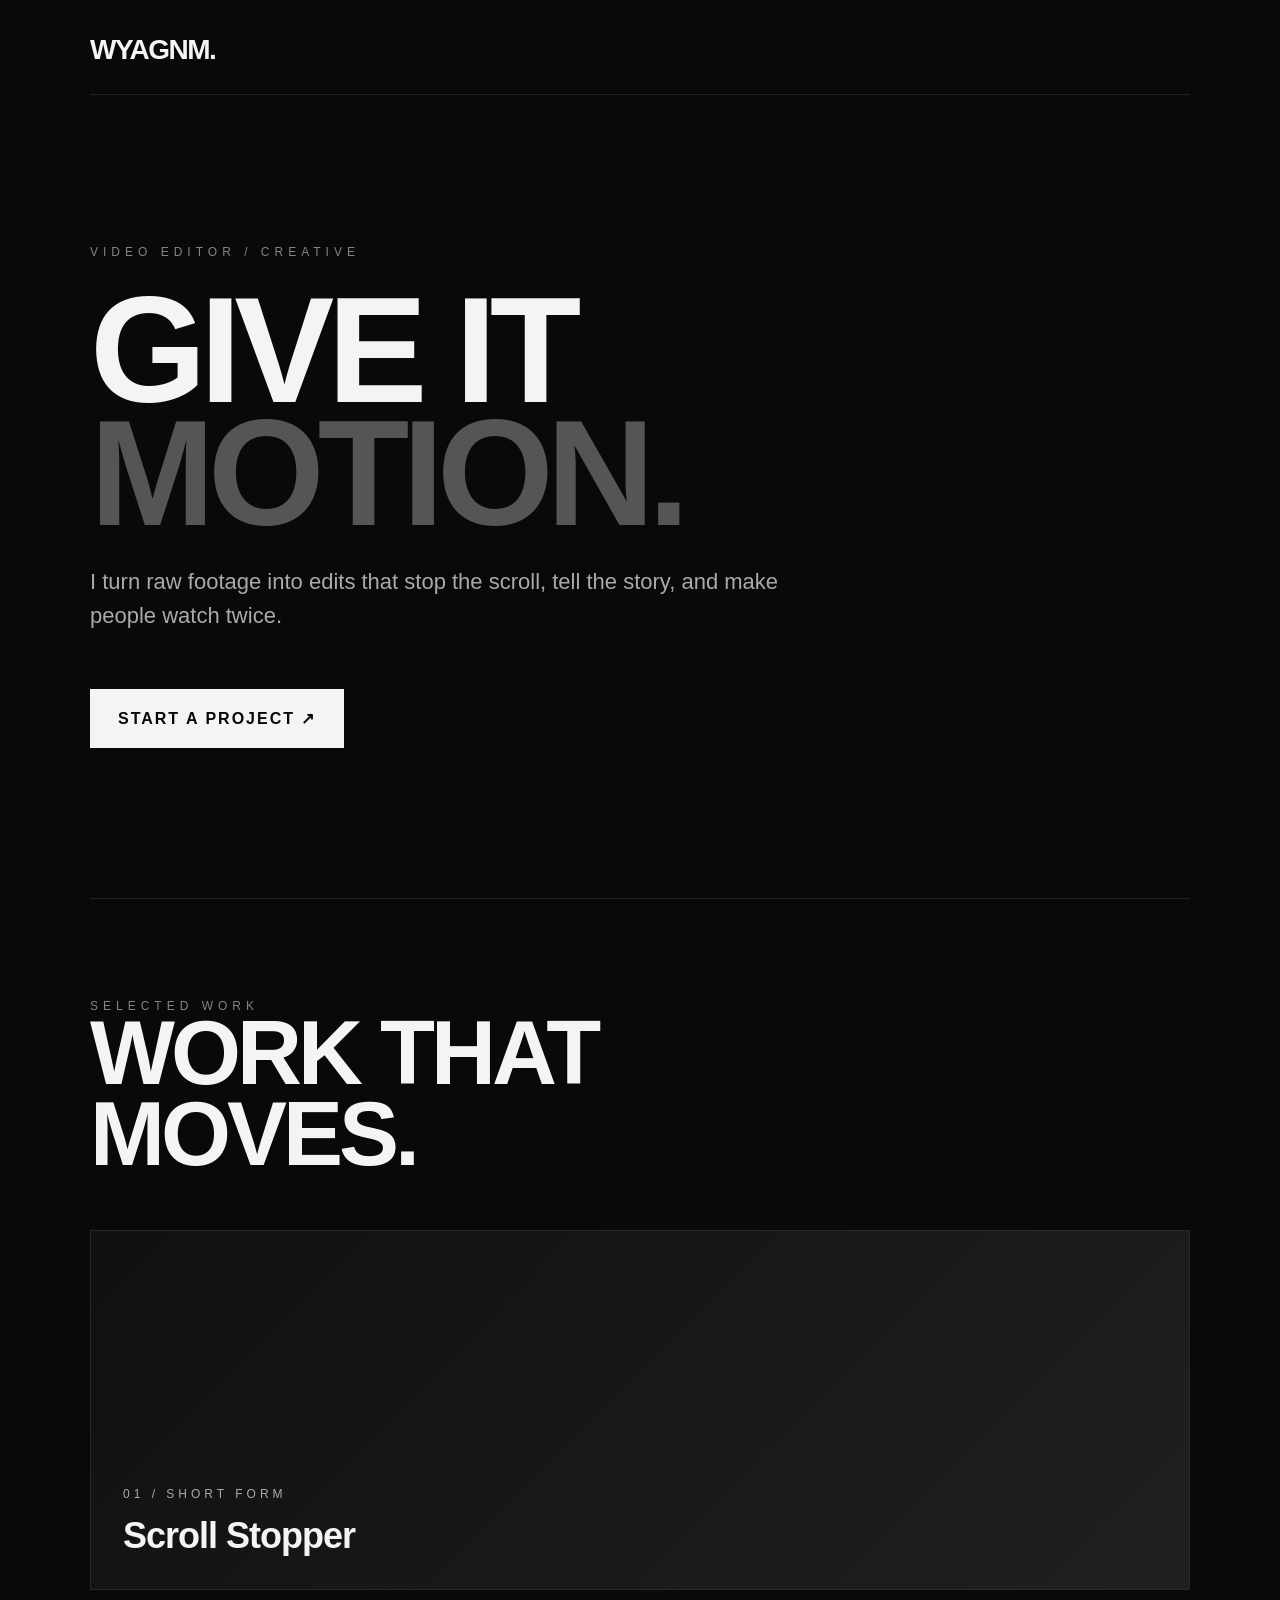
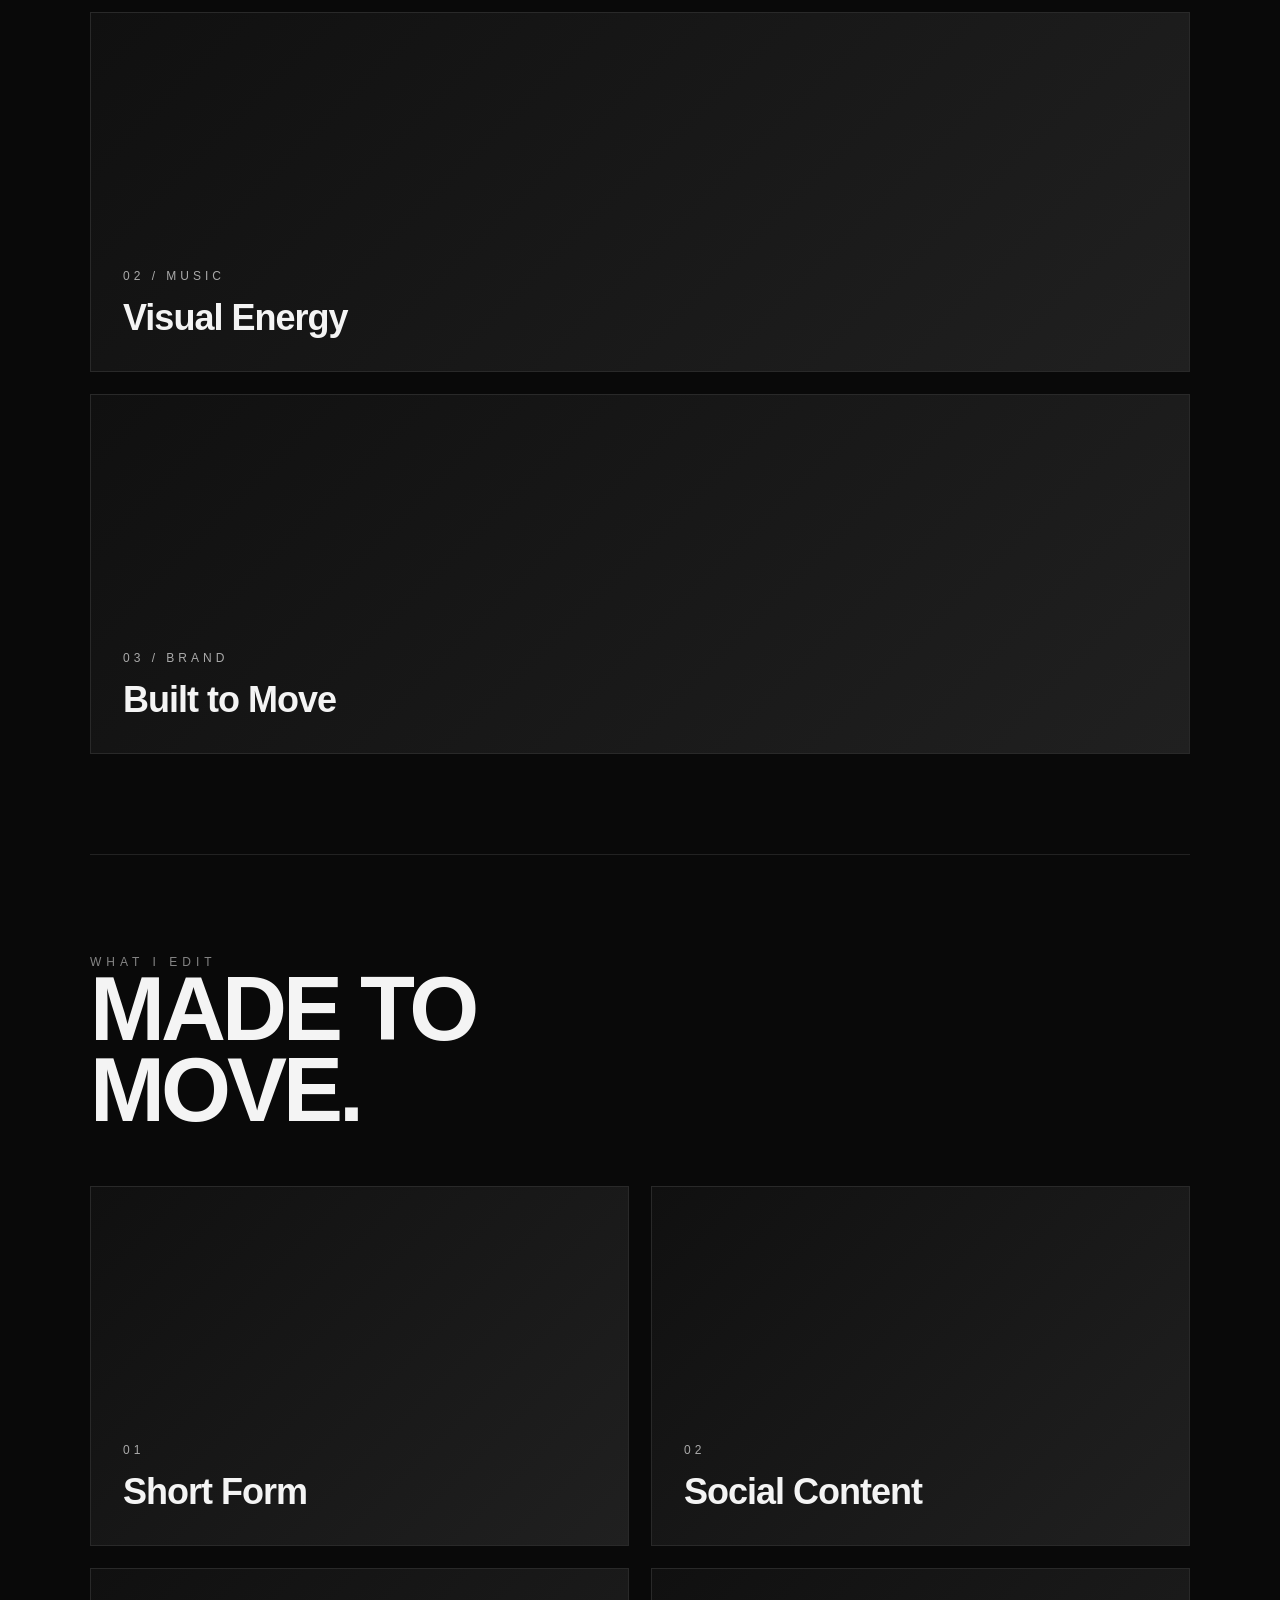
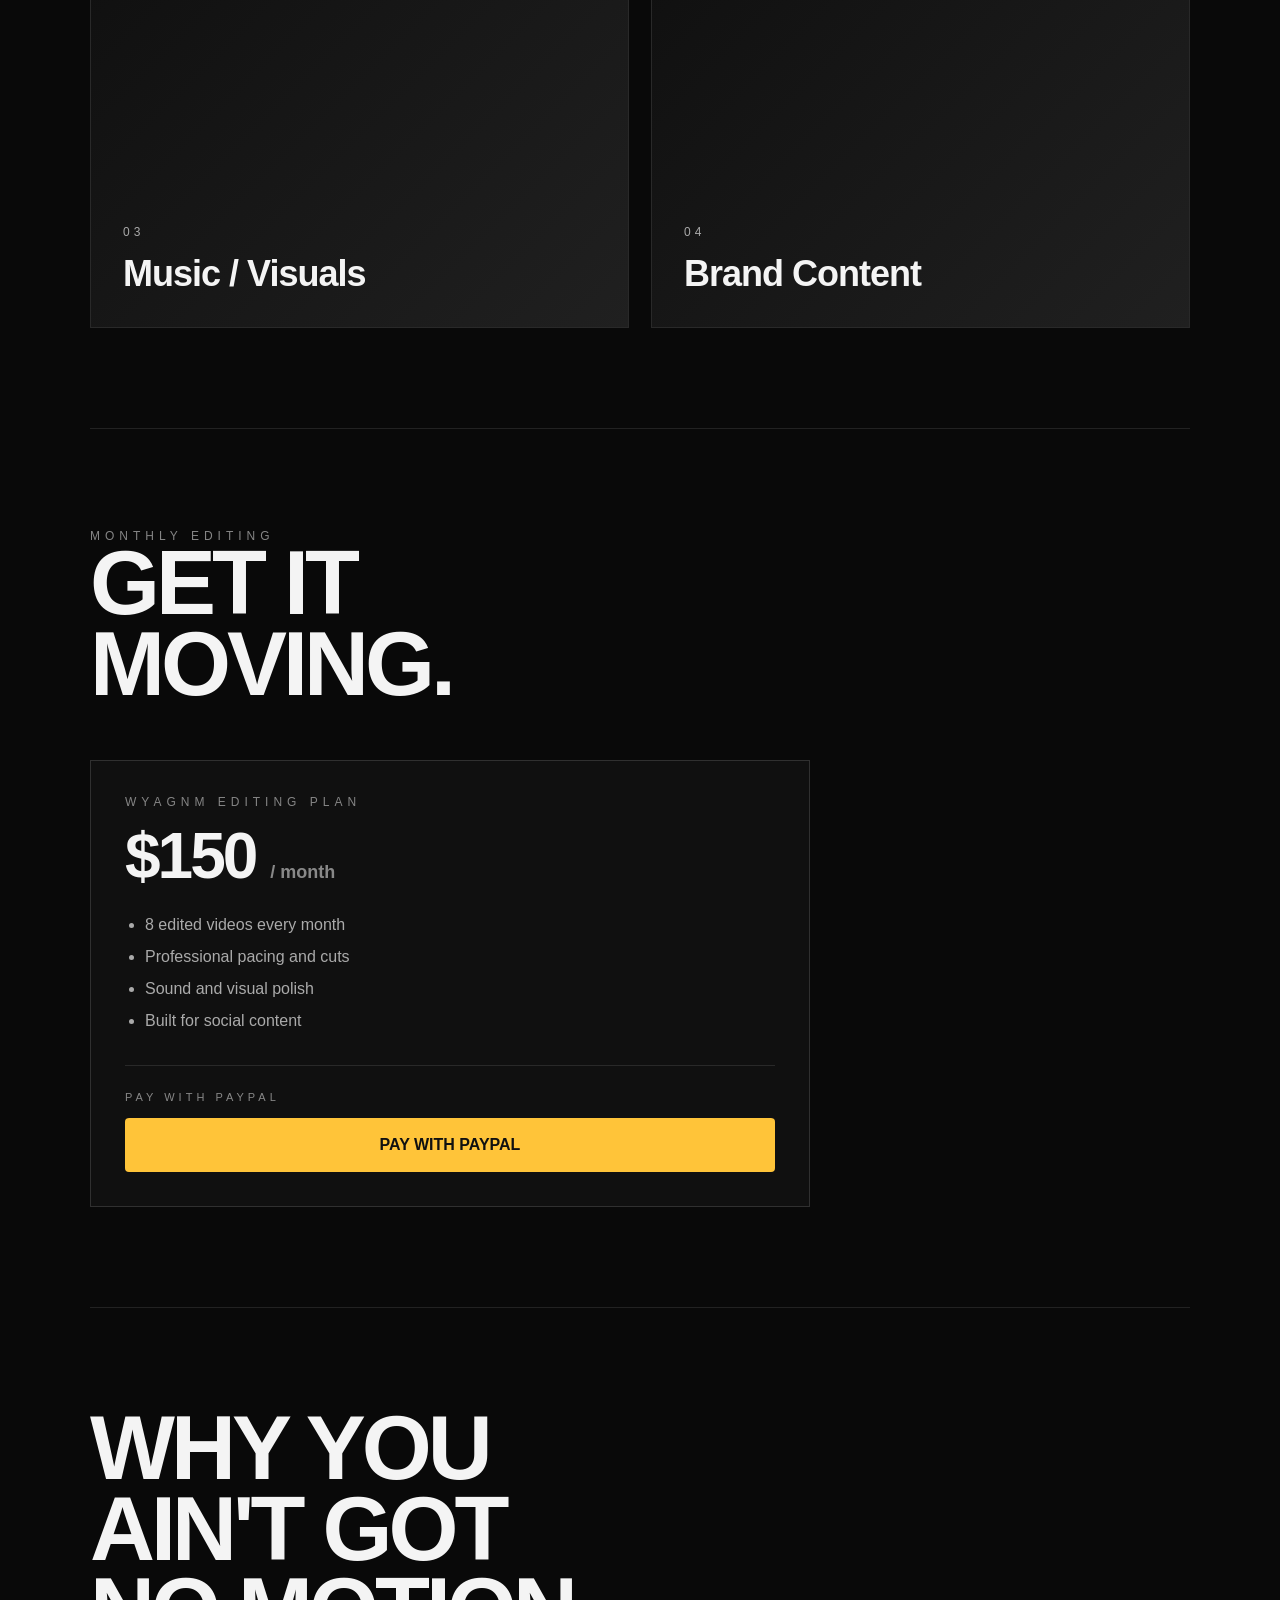
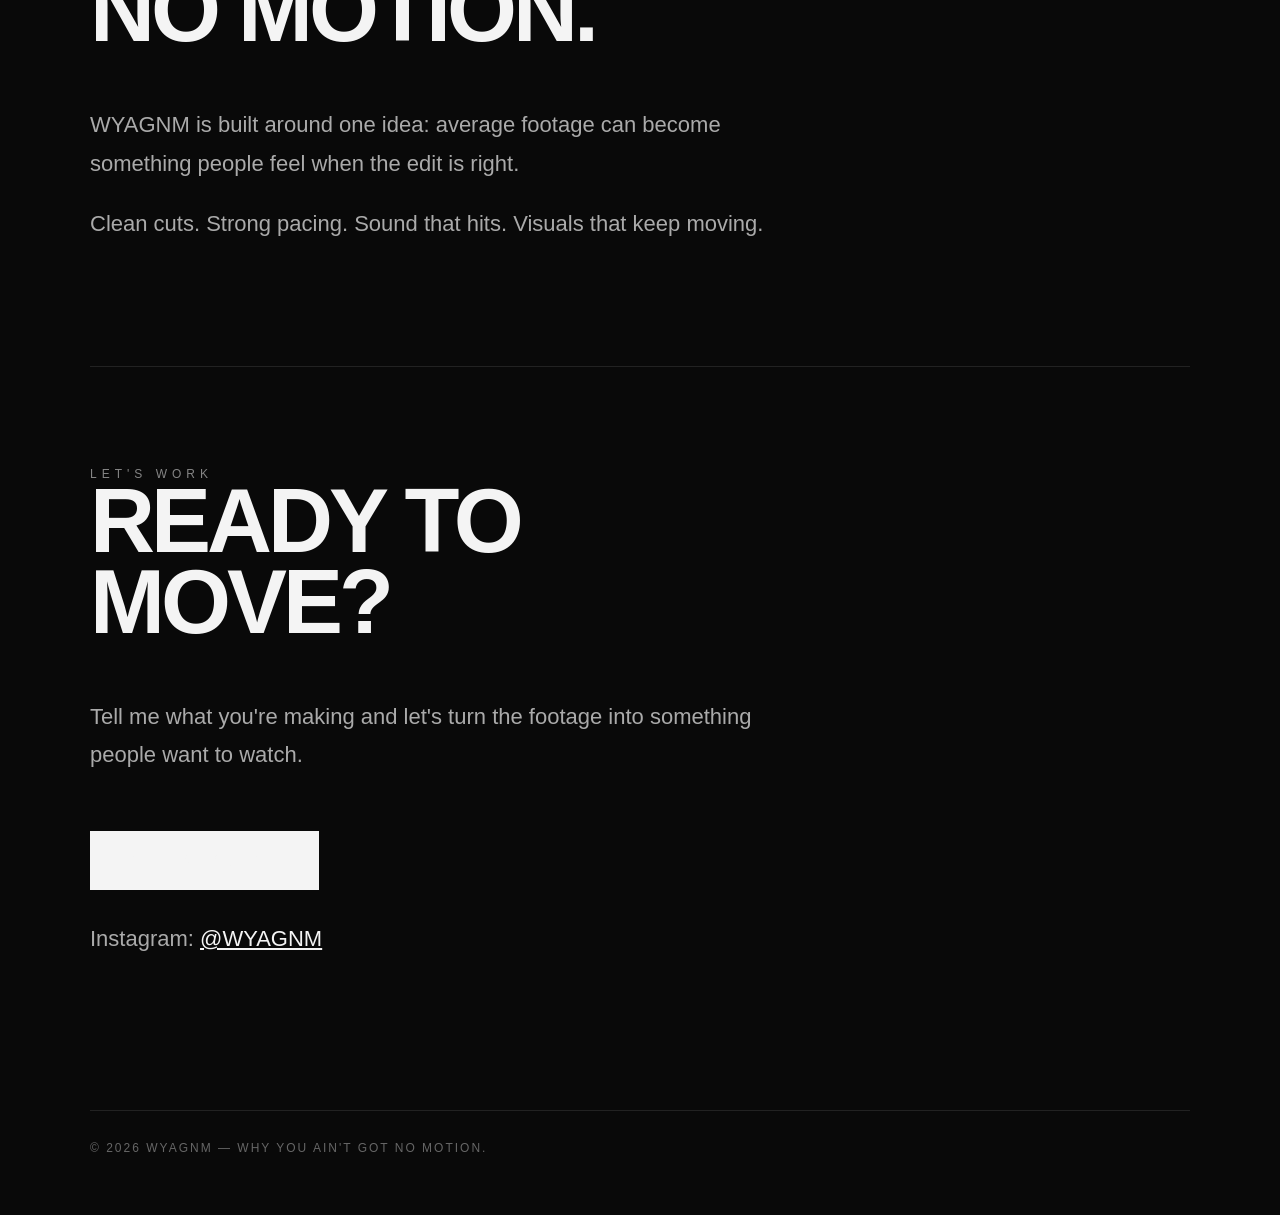
==== index.html @ 9f7410ac "Add files via upload" ====
<!doctype html>
<html lang="en">
<head>
<meta charset="utf-8">
<meta name="viewport" content="width=device-width,initial-scale=1,viewport-fit=cover">
<title>WYAGNM — Video Editor</title>
<meta name="description" content="WYAGNM — Video editor / creative. Give it motion.">
<style>
:root{--bg:#090909;--fg:#f4f4f4;--muted:#9a9a9a;--line:#222;--card:#151515}
*{box-sizing:border-box}html{scroll-behavior:smooth}
body{margin:0;background:var(--bg);color:var(--fg);font-family:Arial,Helvetica,sans-serif}
main{width:min(1100px,calc(100% - 40px));margin:auto}
header{padding:34px 0 28px;border-bottom:1px solid var(--line)}
.logo{font-size:28px;font-weight:900;letter-spacing:-1.5px}
.eyebrow{font-size:12px;letter-spacing:5px;color:#858585;text-transform:uppercase}
.hero{padding:150px 0 150px}
h1{font-size:clamp(64px,13vw,150px);line-height:.82;letter-spacing:-7px;margin:30px 0}
h1 span{color:#555}
.lead{max-width:690px;color:#aaa;font-size:22px;line-height:1.55}
.btn{display:inline-flex;align-items:center;gap:18px;margin-top:34px;padding:20px 28px;background:#f4f4f4;color:#080808;text-decoration:none;font-weight:800;letter-spacing:2px}
section{border-top:1px solid var(--line);padding:100px 0}
.section-title{font-size:clamp(48px,8vw,90px);line-height:.9;letter-spacing:-4px;margin:0 0 55px}
.work{display:grid;gap:22px}
.card{min-height:360px;background:linear-gradient(135deg,#101010,#202020);border:1px solid #292929;padding:32px;display:flex;flex-direction:column;justify-content:flex-end}
.card .num{font-size:12px;letter-spacing:4px;color:#aaa;text-transform:uppercase;margin-bottom:14px}
.card h3{font-size:36px;margin:0;letter-spacing:-1px}
.two{display:grid;grid-template-columns:1fr 1fr;gap:22px}
.copy{font-size:22px;line-height:1.75;color:#aaa;max-width:720px}
.offer{border:1px solid #303030;background:#101010;padding:34px;max-width:720px}
.price{font-size:64px;font-weight:900;letter-spacing:-3px;margin:10px 0}
.price small{font-size:18px;color:#888;letter-spacing:0}
.offer ul{padding-left:20px;color:#aaa;line-height:2}
.paybox{margin-top:28px;padding-top:25px;border-top:1px solid #292929}
.pay-label{font-size:11px;letter-spacing:4px;color:#888;text-transform:uppercase;margin-bottom:15px}
.paypal-placeholder{display:flex;align-items:center;justify-content:center;min-height:54px;background:#ffc439;color:#111;border-radius:4px;font-weight:800}
.contact{padding-bottom:130px}
.contact a{color:#f4f4f4}
footer{border-top:1px solid var(--line);padding:30px 0 60px;color:#666;font-size:12px;letter-spacing:2px}
@media(max-width:700px){
 main{width:calc(100% - 40px)}
 .hero{padding:115px 0 120px}
 h1{letter-spacing:-4px}
 .lead{font-size:20px}
 .two{grid-template-columns:1fr}
 .card{min-height:330px}
 section{padding:80px 0}
}
</style>
</head>
<body>
<main>
<header><div class="logo">WYAGNM.</div></header>

<section class="hero" style="border-top:0">
<div class="eyebrow">Video Editor / Creative</div>
<h1>GIVE IT<br><span>MOTION.</span></h1>
<p class="lead">I turn raw footage into edits that stop the scroll, tell the story, and make people watch twice.</p>
<a class="btn" href="#work">START A PROJECT ↗</a>
</section>

<section id="work">
<div class="eyebrow">Selected Work</div>
<h2 class="section-title">WORK THAT<br>MOVES.</h2>
<div class="work">
<div class="card"><div class="num">01 / Short Form</div><h3>Scroll Stopper</h3></div>
<div class="card"><div class="num">02 / Music</div><h3>Visual Energy</h3></div>
<div class="card"><div class="num">03 / Brand</div><h3>Built to Move</h3></div>
</div>
</section>

<section>
<div class="eyebrow">What I Edit</div>
<h2 class="section-title">MADE TO<br>MOVE.</h2>
<div class="two">
<div class="card"><div class="num">01</div><h3>Short Form</h3></div>
<div class="card"><div class="num">02</div><h3>Social Content</h3></div>
<div class="card"><div class="num">03</div><h3>Music / Visuals</h3></div>
<div class="card"><div class="num">04</div><h3>Brand Content</h3></div>
</div>
</section>

<section id="service">
<div class="eyebrow">Monthly Editing</div>
<h2 class="section-title">GET IT<br>MOVING.</h2>
<div class="offer">
<div class="eyebrow">WYAGNM EDITING PLAN</div>
<div class="price">$150 <small>/ month</small></div>
<ul>
<li>8 edited videos every month</li>
<li>Professional pacing and cuts</li>
<li>Sound and visual polish</li>
<li>Built for social content</li>
</ul>
<div class="paybox">
<div class="pay-label">Pay with PayPal</div>
<!--
  PAYPAL INSERTION POINT
  Paste the PayPal subscription button code you copied from PayPal here.
  Replace this placeholder div with PayPal's generated code.
-->
<div class="paypal-placeholder">PAY WITH PAYPAL</div>
</div>
</div>
</section>

<section>
<h2 class="section-title">WHY YOU<br>AIN'T GOT<br>NO MOTION.</h2>
<p class="copy">WYAGNM is built around one idea: average footage can become something people feel when the edit is right.</p>
<p class="copy">Clean cuts. Strong pacing. Sound that hits. Visuals that keep moving.</p>
</section>

<section class="contact" id="contact">
<div class="eyebrow">Let's Work</div>
<h2 class="section-title">READY TO<br>MOVE?</h2>
<p class="copy">Tell me what you're making and let's turn the footage into something people want to watch.</p>
<a class="btn" href="mailto:Wyagnm4623@gmail.com">EMAIL WYAGNM ↗</a>
<p class="copy" style="margin-top:30px">
Instagram: <a href="https://instagram.com/WYAGNM" target="_blank" rel="noopener">@WYAGNM</a>
</p>
</section>

<footer>© 2026 WYAGNM — WHY YOU AIN'T GOT NO MOTION.</footer>
</main>
</body>
</html>
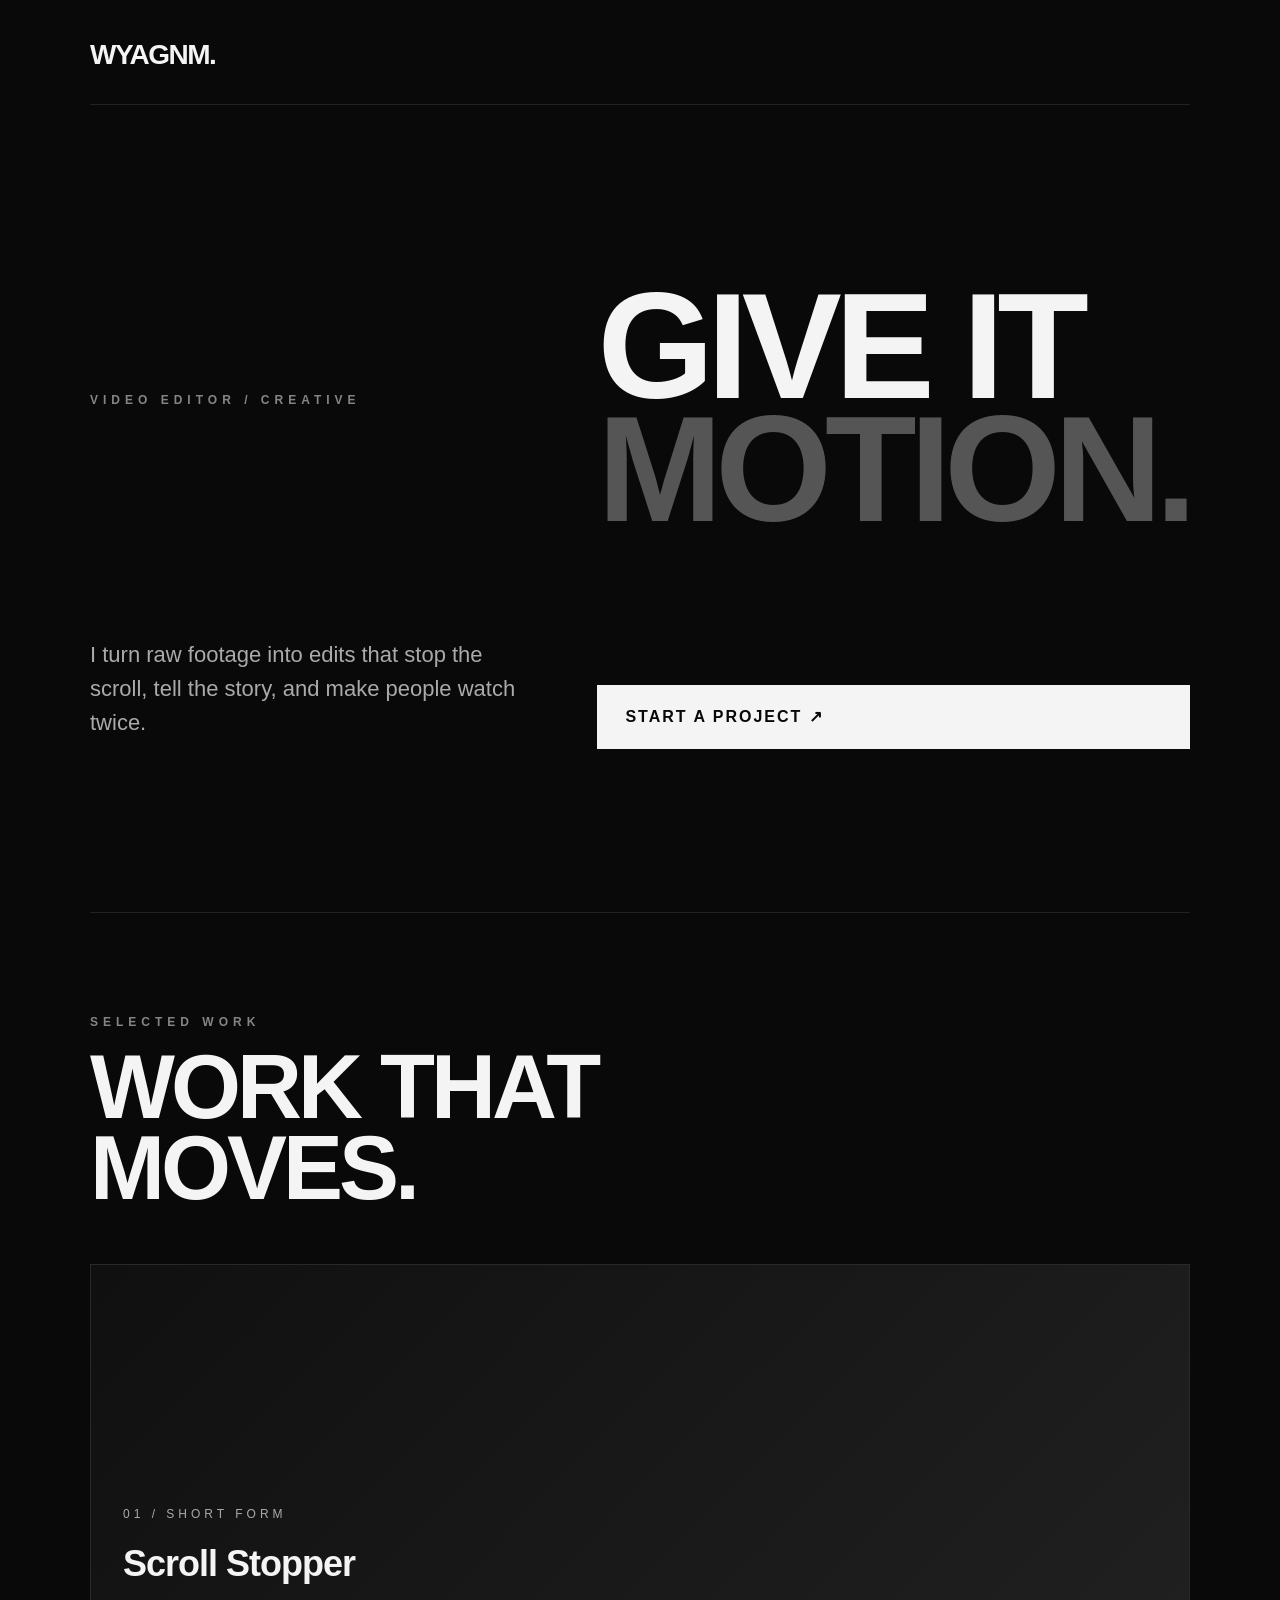
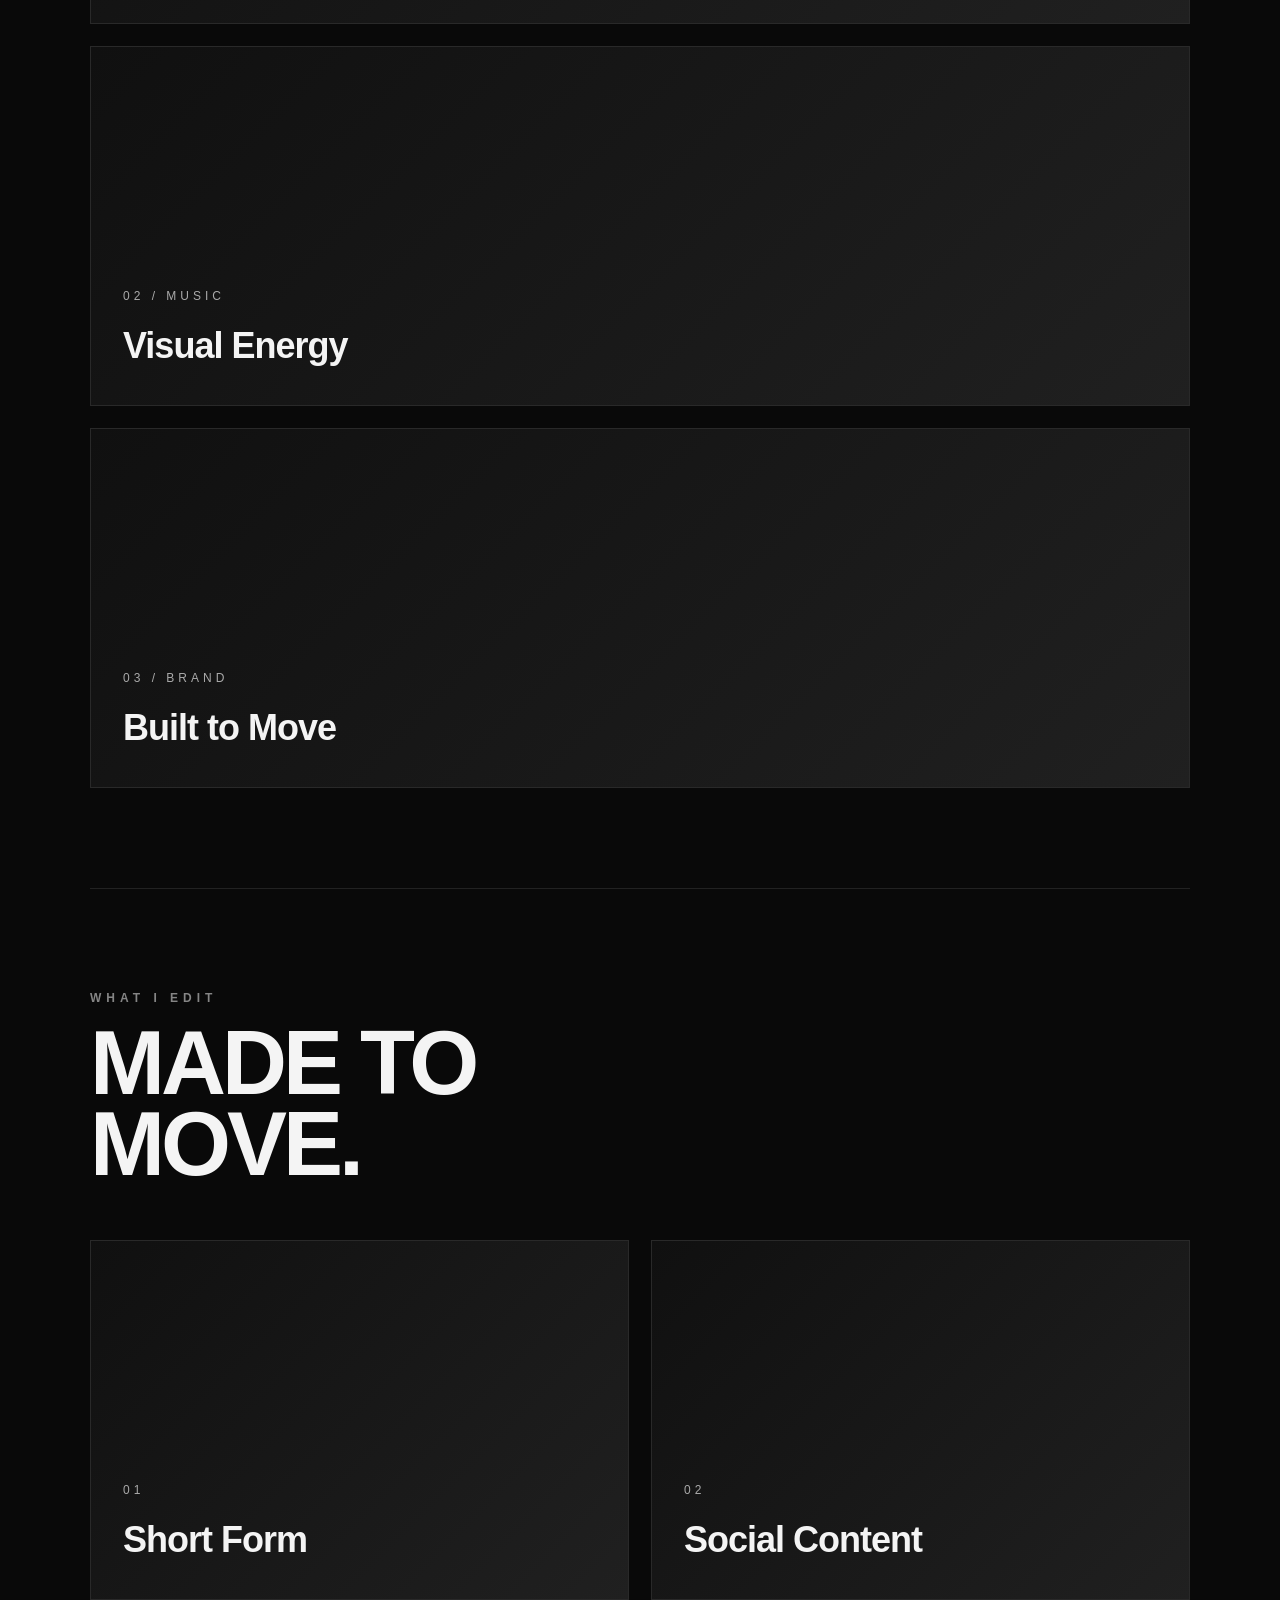
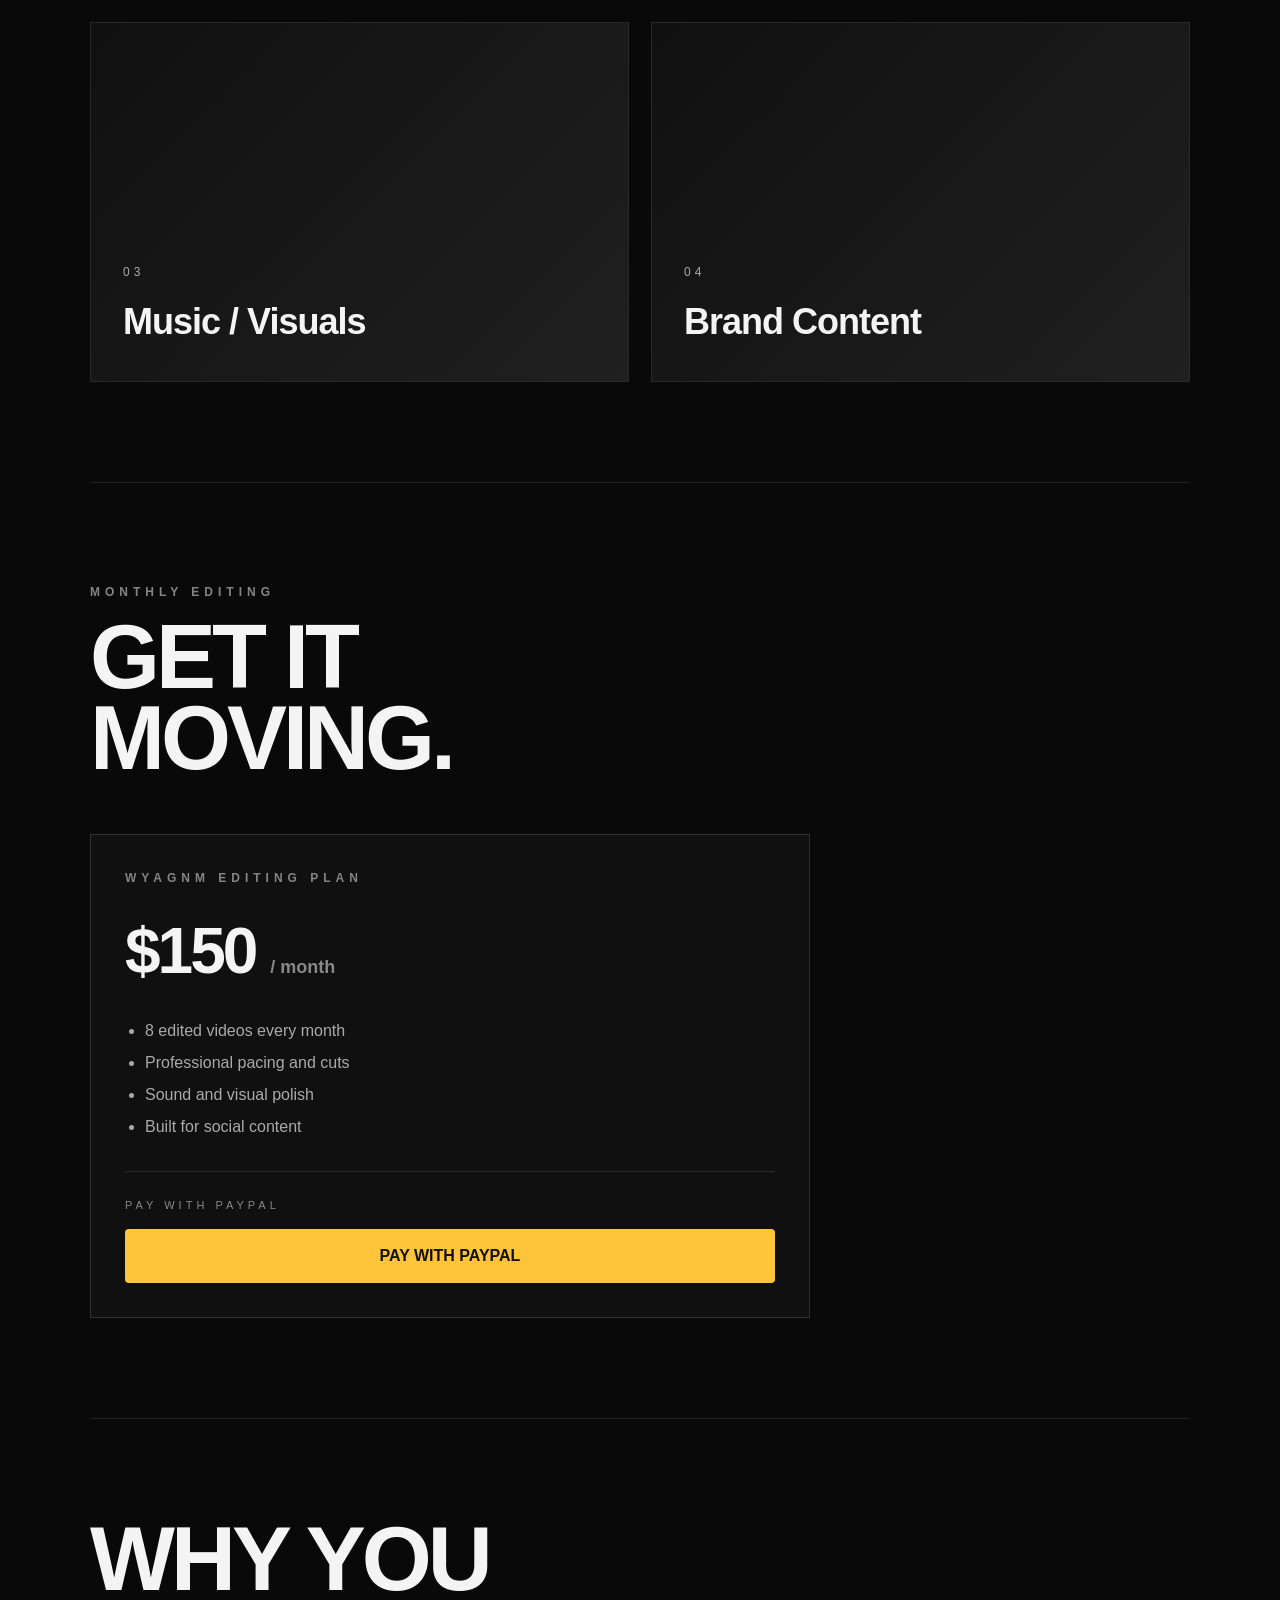
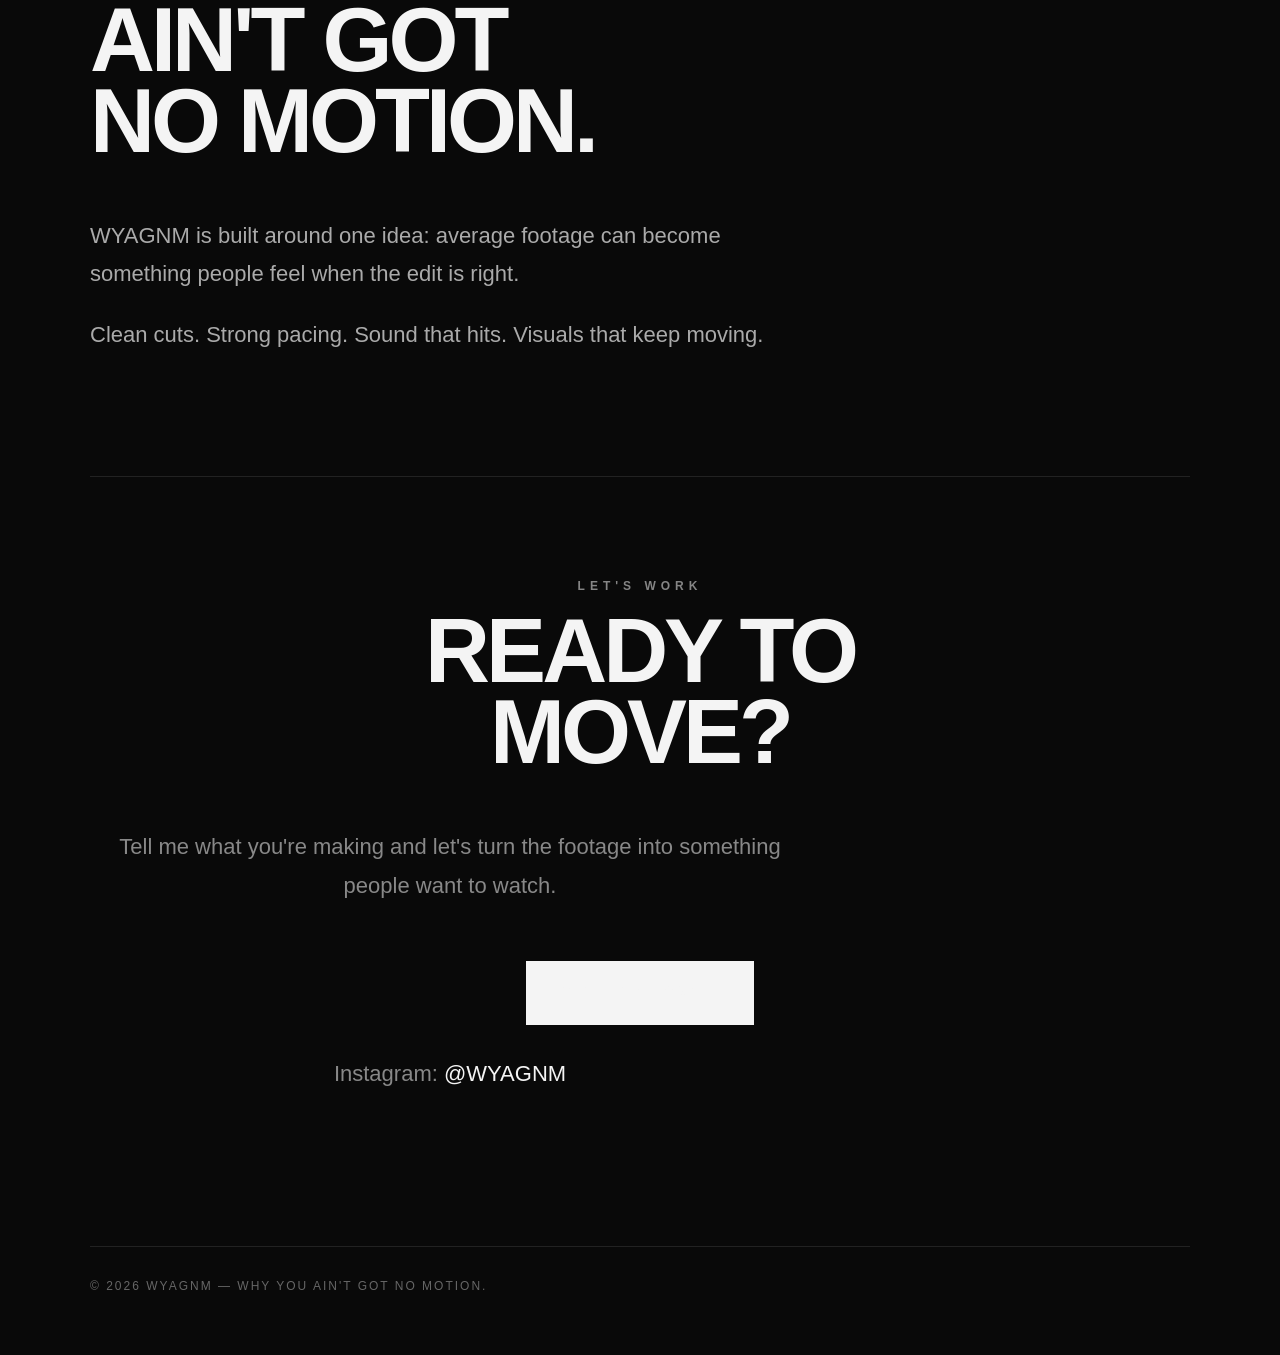
==== commit 663f23cc: "Update index.html" ====
--- a/index.html
+++ b/index.html
@@ -1,6 +1,6 @@
 <!doctype html>
 <html lang="en">
-<head>
+<head><link rel="stylesheet" href="styles.css"><script src="script.js"></script>
 <meta charset="utf-8">
 <meta name="viewport" content="width=device-width,initial-scale=1,viewport-fit=cover">
 <title>WYAGNM — Video Editor</title>
--- a/styles.css
+++ b/styles.css
@@ -0,0 +1,397 @@
+@import url('https://fonts.googleapis.com/css2?family=Inter:wght@400;500;600;700;800;900&display=swap');
+
+:root {
+  --bg: #070707;
+  --panel: #101010;
+  --line: #242424;
+  --text: #f4f4f4;
+  --muted: #9c9c9c;
+}
+
+* {
+  box-sizing: border-box;
+}
+
+html {
+  scroll-behavior: smooth;
+}
+
+body {
+  margin: 0;
+  background: var(--bg);
+  color: var(--text);
+  font-family: Inter, Arial, sans-serif;
+  line-height: 1.5;
+}
+
+a {
+  color: inherit;
+  text-decoration: none;
+}
+
+.nav {
+  position: sticky;
+  top: 0;
+  z-index: 20;
+  display: flex;
+  align-items: center;
+  justify-content: space-between;
+  padding: 18px 5vw;
+  background: rgba(7,7,7,.92);
+  backdrop-filter: blur(14px);
+  border-bottom: 1px solid var(--line);
+}
+
+.logo {
+  font-size: 24px;
+  font-weight: 900;
+  letter-spacing: -1px;
+}
+
+.logo span {
+  opacity: .45;
+}
+
+.nav nav {
+  display: flex;
+  gap: 28px;
+}
+
+.nav nav a {
+  color: #aaa;
+  font-size: 13px;
+  font-weight: 600;
+}
+
+.nav-cta {
+  border: 1px solid #fff;
+  padding: 10px 16px;
+  border-radius: 999px;
+  font-size: 12px;
+  font-weight: 800;
+}
+
+.hero {
+  min-height: 88vh;
+  padding: 9vw 7vw;
+  display: grid;
+  grid-template-columns: 1.1fr .9fr;
+  gap: 6vw;
+  align-items: center;
+}
+
+.eyebrow {
+  font-size: 11px;
+  font-weight: 800;
+  letter-spacing: 2.5px;
+  color: #aaa;
+  margin: 0 0 16px;
+}
+
+h1,
+h2,
+h3,
+p {
+  margin-top: 0;
+}
+
+h1 {
+  font-size: clamp(54px, 8vw, 120px);
+  line-height: .9;
+  letter-spacing: -.07em;
+  margin-bottom: 28px;
+}
+
+h2 {
+  font-size: clamp(40px, 6vw, 78px);
+  line-height: .95;
+  letter-spacing: -.055em;
+  margin-bottom: 20px;
+}
+
+em {
+  font-style: normal;
+  color: transparent;
+  -webkit-text-stroke: 1px #fff;
+}
+
+.hero-text {
+  max-width: 560px;
+  color: #aaa;
+  font-size: 18px;
+}
+
+.actions,
+.contact-buttons,
+.payment-buttons {
+  display: flex;
+  gap: 12px;
+  flex-wrap: wrap;
+  margin-top: 30px;
+}
+
+.button {
+  display: inline-flex;
+  justify-content: center;
+  align-items: center;
+  min-height: 48px;
+  padding: 0 22px;
+  border-radius: 999px;
+  font-weight: 800;
+  font-size: 13px;
+  border: 1px solid #444;
+}
+
+.primary {
+  background: #fff;
+  color: #000;
+  border-color: #fff;
+}
+
+.ghost {
+  background: transparent;
+  color: #fff;
+}
+
+.paypal {
+  background: #151515;
+  color: #fff;
+  border-color: #555;
+}
+
+.hero-card {
+  min-height: 500px;
+  position: relative;
+  overflow: hidden;
+  border: 1px solid #2b2b2b;
+  border-radius: 28px;
+  background: linear-gradient(145deg,#171717,#080808);
+  display: flex;
+  flex-direction: column;
+  justify-content: flex-end;
+  padding: 42px;
+}
+
+.hero-card p {
+  font-size: 12px;
+  letter-spacing: 4px;
+  font-weight: 900;
+}
+
+.hero-card strong {
+  font-size: clamp(48px,7vw,88px);
+  letter-spacing: -.07em;
+  line-height: .9;
+}
+
+.hero-card span {
+  margin-top: 15px;
+  font-size: 14px;
+  font-weight: 800;
+  letter-spacing: 2px;
+}
+
+.speed-lines {
+  position: absolute;
+  inset: -30%;
+  background: repeating-linear-gradient(
+    135deg,
+    transparent 0 34px,
+    rgba(255,255,255,.07) 35px 37px
+  );
+  transform: rotate(-8deg);
+}
+
+.section {
+  padding: 110px 7vw;
+}
+
+.section-heading {
+  max-width: 850px;
+  margin-bottom: 55px;
+}
+
+.section-heading > p:last-child {
+  color: #999;
+  max-width: 650px;
+}
+
+.work-grid {
+  display: grid;
+  grid-template-columns: repeat(2,1fr);
+  gap: 14px;
+}
+
+.work-card {
+  min-height: 230px;
+  padding: 28px;
+  border: 1px solid var(--line);
+  border-radius: 18px;
+  background: linear-gradient(145deg,#151515,#0b0b0b);
+  display: flex;
+  flex-direction: column;
+  justify-content: space-between;
+}
+
+.work-card b {
+  font-size: 12px;
+  color: #777;
+}
+
+.work-card small {
+  color: #888;
+  letter-spacing: 2px;
+  font-size: 9px;
+  font-weight: 800;
+}
+
+.work-card h3 {
+  margin: 8px 0 0;
+  font-size: 24px;
+}
+
+.dark-section {
+  background: #0d0d0d;
+}
+
+.edit-list {
+  border-top: 1px solid var(--line);
+}
+
+.edit-list > div {
+  display: grid;
+  grid-template-columns: 70px 1fr 1fr;
+  gap: 20px;
+  align-items: center;
+  padding: 28px 0;
+  border-bottom: 1px solid var(--line);
+}
+
+.edit-list span {
+  color: #777;
+  font-size: 12px;
+}
+
+.edit-list h3 {
+  margin: 0;
+  font-size: 22px;
+}
+
+.edit-list p {
+  margin: 0;
+  color: #888;
+}
+
+.pricing-section {
+  display: flex;
+  justify-content: center;
+}
+
+.pricing-card {
+  width: min(620px,100%);
+  padding: 50px;
+  border: 1px solid #333;
+  border-radius: 28px;
+  background: linear-gradient(145deg,#151515,#090909);
+}
+
+.pricing-card h2 {
+  font-size: 76px;
+}
+
+.pricing-card h2 span {
+  font-size: 20px;
+  color: #888;
+}
+
+.pricing-card ul {
+  list-style: none;
+  padding: 0;
+  margin: 30px 0;
+}
+
+.pricing-card li {
+  padding: 13px 0;
+  border-bottom: 1px solid #262626;
+  color: #ccc;
+}
+
+.pricing-card li::before {
+  content: "✓";
+  margin-right: 12px;
+}
+
+.full {
+  width: 100%;
+}
+
+.tiny {
+  color: #666;
+  font-size: 11px;
+  text-align: center;
+}
+
+.contact {
+  text-align: center;
+  padding-bottom: 140px;
+}
+
+.contact > p:not(.eyebrow) {
+  color: #888;
+}
+
+.contact-buttons {
+  justify-content: center;
+}
+
+footer {
+  padding: 28px 7vw;
+  border-top: 1px solid var(--line);
+  display: flex;
+  justify-content: space-between;
+  gap: 20px;
+  flex-wrap: wrap;
+  color: #777;
+  font-size: 11px;
+}
+
+footer strong {
+  color: #fff;
+}
+
+@media (max-width: 800px) {
+
+  .nav nav {
+    display: none;
+  }
+
+  .hero {
+    grid-template-columns: 1fr;
+    min-height: auto;
+    padding-top: 90px;
+  }
+
+  .hero-card {
+    min-height: 390px;
+  }
+
+  .work-grid {
+    grid-template-columns: 1fr;
+  }
+
+  .edit-list > div {
+    grid-template-columns: 45px 1fr;
+  }
+
+  .edit-list p {
+    grid-column: 2;
+  }
+
+  .pricing-card {
+    padding: 32px 24px;
+  }
+
+  .pricing-card h2 {
+    font-size: 60px;
+  }
+}
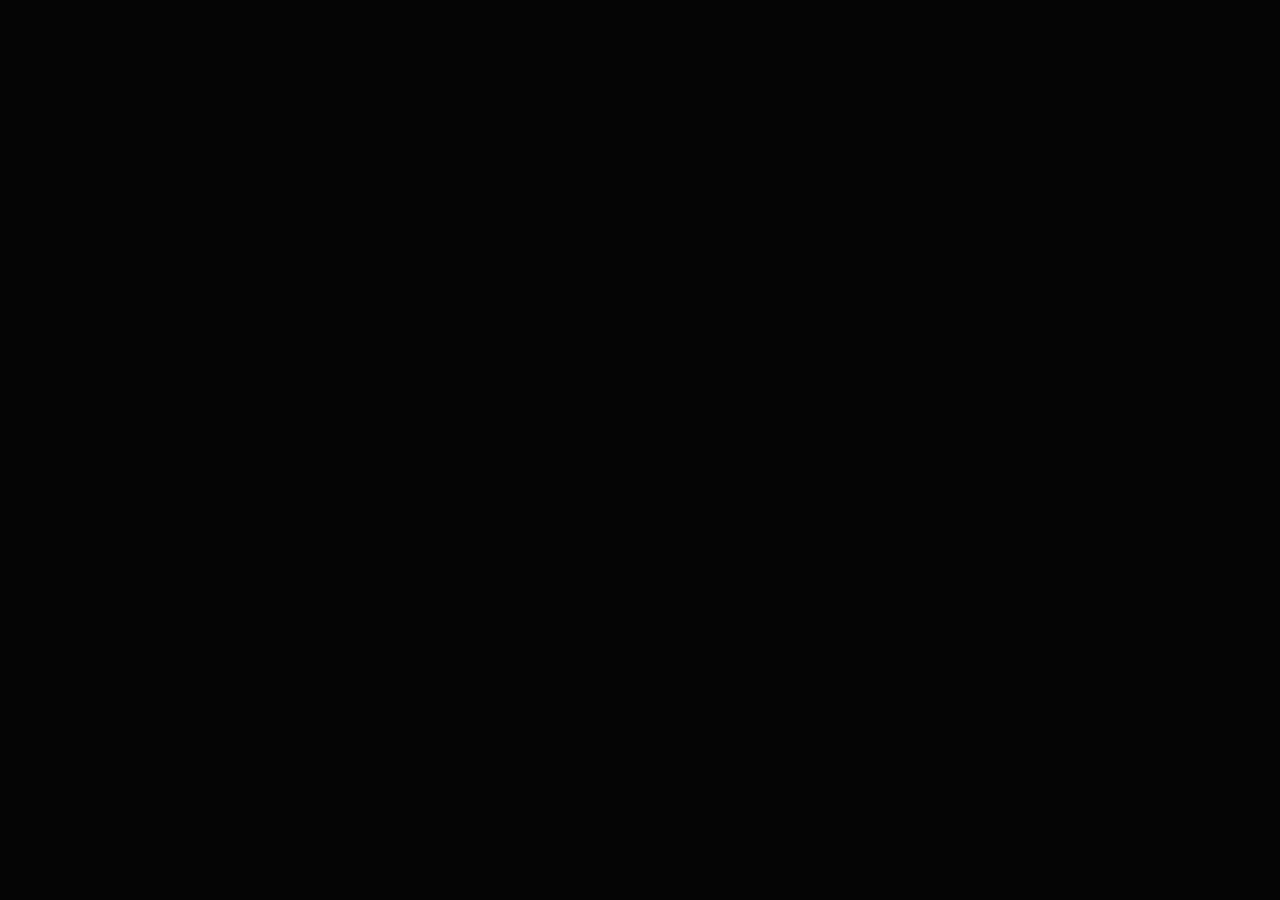
==== commit 3ea7ba4e: "Update index.html" ====
--- a/index.html
+++ b/index.html
@@ -1,125 +1,489 @@
-<!doctype html>
+<!DOCTYPE html>
 <html lang="en">
-<head><link rel="stylesheet" href="styles.css"><script src="script.js"></script>
-<meta charset="utf-8">
-<meta name="viewport" content="width=device-width,initial-scale=1,viewport-fit=cover">
-<title>WYAGNM — Video Editor</title>
-<meta name="description" content="WYAGNM — Video editor / creative. Give it motion.">
-<style>
-:root{--bg:#090909;--fg:#f4f4f4;--muted:#9a9a9a;--line:#222;--card:#151515}
-*{box-sizing:border-box}html{scroll-behavior:smooth}
-body{margin:0;background:var(--bg);color:var(--fg);font-family:Arial,Helvetica,sans-serif}
-main{width:min(1100px,calc(100% - 40px));margin:auto}
-header{padding:34px 0 28px;border-bottom:1px solid var(--line)}
-.logo{font-size:28px;font-weight:900;letter-spacing:-1.5px}
-.eyebrow{font-size:12px;letter-spacing:5px;color:#858585;text-transform:uppercase}
-.hero{padding:150px 0 150px}
-h1{font-size:clamp(64px,13vw,150px);line-height:.82;letter-spacing:-7px;margin:30px 0}
-h1 span{color:#555}
-.lead{max-width:690px;color:#aaa;font-size:22px;line-height:1.55}
-.btn{display:inline-flex;align-items:center;gap:18px;margin-top:34px;padding:20px 28px;background:#f4f4f4;color:#080808;text-decoration:none;font-weight:800;letter-spacing:2px}
-section{border-top:1px solid var(--line);padding:100px 0}
-.section-title{font-size:clamp(48px,8vw,90px);line-height:.9;letter-spacing:-4px;margin:0 0 55px}
-.work{display:grid;gap:22px}
-.card{min-height:360px;background:linear-gradient(135deg,#101010,#202020);border:1px solid #292929;padding:32px;display:flex;flex-direction:column;justify-content:flex-end}
-.card .num{font-size:12px;letter-spacing:4px;color:#aaa;text-transform:uppercase;margin-bottom:14px}
-.card h3{font-size:36px;margin:0;letter-spacing:-1px}
-.two{display:grid;grid-template-columns:1fr 1fr;gap:22px}
-.copy{font-size:22px;line-height:1.75;color:#aaa;max-width:720px}
-.offer{border:1px solid #303030;background:#101010;padding:34px;max-width:720px}
-.price{font-size:64px;font-weight:900;letter-spacing:-3px;margin:10px 0}
-.price small{font-size:18px;color:#888;letter-spacing:0}
-.offer ul{padding-left:20px;color:#aaa;line-height:2}
-.paybox{margin-top:28px;padding-top:25px;border-top:1px solid #292929}
-.pay-label{font-size:11px;letter-spacing:4px;color:#888;text-transform:uppercase;margin-bottom:15px}
-.paypal-placeholder{display:flex;align-items:center;justify-content:center;min-height:54px;background:#ffc439;color:#111;border-radius:4px;font-weight:800}
-.contact{padding-bottom:130px}
-.contact a{color:#f4f4f4}
-footer{border-top:1px solid var(--line);padding:30px 0 60px;color:#666;font-size:12px;letter-spacing:2px}
-@media(max-width:700px){
- main{width:calc(100% - 40px)}
- .hero{padding:115px 0 120px}
- h1{letter-spacing:-4px}
- .lead{font-size:20px}
- .two{grid-template-columns:1fr}
- .card{min-height:330px}
- section{padding:80px 0}
-}
-</style>
-</head>
-<body>
-<main>
-<header><div class="logo">WYAGNM.</div></header>
-
-<section class="hero" style="border-top:0">
-<div class="eyebrow">Video Editor / Creative</div>
-<h1>GIVE IT<br><span>MOTION.</span></h1>
-<p class="lead">I turn raw footage into edits that stop the scroll, tell the story, and make people watch twice.</p>
-<a class="btn" href="#work">START A PROJECT ↗</a>
-</section>
-
-<section id="work">
-<div class="eyebrow">Selected Work</div>
-<h2 class="section-title">WORK THAT<br>MOVES.</h2>
-<div class="work">
-<div class="card"><div class="num">01 / Short Form</div><h3>Scroll Stopper</h3></div>
-<div class="card"><div class="num">02 / Music</div><h3>Visual Energy</h3></div>
-<div class="card"><div class="num">03 / Brand</div><h3>Built to Move</h3></div>
-</div>
-</section>
-
-<section>
-<div class="eyebrow">What I Edit</div>
-<h2 class="section-title">MADE TO<br>MOVE.</h2>
-<div class="two">
-<div class="card"><div class="num">01</div><h3>Short Form</h3></div>
-<div class="card"><div class="num">02</div><h3>Social Content</h3></div>
-<div class="card"><div class="num">03</div><h3>Music / Visuals</h3></div>
-<div class="card"><div class="num">04</div><h3>Brand Content</h3></div>
-</div>
-</section>
-
-<section id="service">
-<div class="eyebrow">Monthly Editing</div>
-<h2 class="section-title">GET IT<br>MOVING.</h2>
-<div class="offer">
-<div class="eyebrow">WYAGNM EDITING PLAN</div>
-<div class="price">$150 <small>/ month</small></div>
-<ul>
-<li>8 edited videos every month</li>
-<li>Professional pacing and cuts</li>
-<li>Sound and visual polish</li>
-<li>Built for social content</li>
-</ul>
-<div class="paybox">
-<div class="pay-label">Pay with PayPal</div>
-<!--
-  PAYPAL INSERTION POINT
-  Paste the PayPal subscription button code you copied from PayPal here.
-  Replace this placeholder div with PayPal's generated code.
--->
-<div class="paypal-placeholder">PAY WITH PAYPAL</div>
-</div>
-</div>
-</section>
-
-<section>
-<h2 class="section-title">WHY YOU<br>AIN'T GOT<br>NO MOTION.</h2>
-<p class="copy">WYAGNM is built around one idea: average footage can become something people feel when the edit is right.</p>
-<p class="copy">Clean cuts. Strong pacing. Sound that hits. Visuals that keep moving.</p>
-</section>
-
-<section class="contact" id="contact">
-<div class="eyebrow">Let's Work</div>
-<h2 class="section-title">READY TO<br>MOVE?</h2>
-<p class="copy">Tell me what you're making and let's turn the footage into something people want to watch.</p>
-<a class="btn" href="mailto:Wyagnm4623@gmail.com">EMAIL WYAGNM ↗</a>
-<p class="copy" style="margin-top:30px">
-Instagram: <a href="https://instagram.com/WYAGNM" target="_blank" rel="noopener">@WYAGNM</a>
-</p>
-</section>
-
-<footer>© 2026 WYAGNM — WHY YOU AIN'T GOT NO MOTION.</footer>
-</main>
-</body>
-</html>
+<head>
+  <meta charset="UTF-8">
+  <meta name="viewport" content="width=device-width, initial-scale=1.0">
+  <meta name="theme-color" content="#050505">
+  <meta name="description" content="WYAGNM — Video Editor / Creative. Raw footage into edits that stop the scroll.">
+
+  <title>WYAGNM. — Video Editor / Creative</title>
+
+  <style>
+    * {
+      box-sizing: border-box;
+      margin: 0;
+      padding: 0;
+    }
+
+    html {
+      scroll-behavior: smooth;
+    }
+
+    body {
+      background: #050505;
+      color: #f5f5f5;
+      font-family: Arial, Helvetica, sans-serif;
+      overflow-x: hidden;
+    }
+
+    a {
+      color: inherit;
+      text-decoration: none;
+    }
+
+    button,
+    a {
+      -webkit-tap-highlight-color: transparent;
+    }
+
+    .page {
+      width: 100%;
+      overflow: hidden;
+    }
+
+    /* NAV */
+
+    header {
+      position: fixed;
+      top: 0;
+      left: 0;
+      width: 100%;
+      z-index: 100;
+      padding: 22px 5vw;
+      display: flex;
+      align-items: center;
+      justify-content: space-between;
+      mix-blend-mode: difference;
+    }
+
+    .logo {
+      font-size: 20px;
+      font-weight: 900;
+      letter-spacing: -1px;
+    }
+
+    nav {
+      display: flex;
+      gap: 28px;
+      font-size: 11px;
+      letter-spacing: 1.5px;
+      text-transform: uppercase;
+    }
+
+    nav a {
+      opacity: .75;
+      transition: .25s;
+    }
+
+    nav a:hover {
+      opacity: 1;
+    }
+
+    /* HERO */
+
+    .hero {
+      min-height: 100vh;
+      padding: 150px 5vw 70px;
+      display: flex;
+      flex-direction: column;
+      justify-content: center;
+      position: relative;
+    }
+
+    .eyebrow {
+      font-size: 11px;
+      letter-spacing: 3px;
+      text-transform: uppercase;
+      color: #888;
+      margin-bottom: 25px;
+    }
+
+    .hero h1 {
+      font-size: clamp(65px, 14vw, 190px);
+      line-height: .78;
+      letter-spacing: -0.075em;
+      font-weight: 900;
+      text-transform: uppercase;
+      max-width: 1200px;
+    }
+
+    .hero h1 span {
+      display: block;
+    }
+
+    .hero h1 .outline {
+      color: transparent;
+      -webkit-text-stroke: 1px #777;
+    }
+
+    .hero-bottom {
+      display: flex;
+      justify-content: space-between;
+      align-items: flex-end;
+      gap: 30px;
+      margin-top: 70px;
+      max-width: 1100px;
+    }
+
+    .hero-copy {
+      max-width: 470px;
+      color: #999;
+      font-size: 17px;
+      line-height: 1.55;
+    }
+
+    .cta {
+      display: inline-flex;
+      align-items: center;
+      justify-content: center;
+      background: #f5f5f5;
+      color: #050505;
+      padding: 18px 24px;
+      font-size: 11px;
+      font-weight: 800;
+      letter-spacing: 1.5px;
+      transition: transform .25s, background .25s;
+      white-space: nowrap;
+    }
+
+    .cta:hover {
+      transform: translateY(-4px);
+      background: white;
+    }
+
+    .scroll-line {
+      position: absolute;
+      bottom: 30px;
+      right: 5vw;
+      font-size: 9px;
+      letter-spacing: 2px;
+      color: #555;
+      writing-mode: vertical-rl;
+      text-transform: uppercase;
+    }
+
+    /* GENERAL */
+
+    section {
+      padding: 120px 5vw;
+      border-top: 1px solid #191919;
+    }
+
+    .section-head {
+      display: flex;
+      justify-content: space-between;
+      align-items: flex-start;
+      gap: 30px;
+      margin-bottom: 55px;
+    }
+
+    .section-number {
+      font-size: 10px;
+      letter-spacing: 2px;
+      color: #666;
+    }
+
+    .section-title {
+      font-size: clamp(42px, 7vw, 100px);
+      line-height: .9;
+      letter-spacing: -.06em;
+      text-transform: uppercase;
+      font-weight: 900;
+      max-width: 900px;
+    }
+
+    .section-description {
+      max-width: 350px;
+      color: #777;
+      font-size: 14px;
+      line-height: 1.6;
+    }
+
+    /* FEATURE */
+
+    .feature {
+      position: relative;
+      min-height: 540px;
+      background:
+        radial-gradient(circle at 25% 35%, #292929 0, transparent 30%),
+        radial-gradient(circle at 75% 65%, #202020 0, transparent 32%),
+        linear-gradient(135deg, #111 0%, #050505 60%);
+      border: 1px solid #262626;
+      overflow: hidden;
+      display: flex;
+      align-items: flex-end;
+      padding: 45px;
+    }
+
+    .feature::before {
+      content: "WYAGNM";
+      position: absolute;
+      top: -45px;
+      right: -30px;
+      font-size: clamp(100px, 20vw, 280px);
+      font-weight: 900;
+      letter-spacing: -.1em;
+      color: #111;
+      pointer-events: none;
+    }
+
+    .feature-grid {
+      position: absolute;
+      inset: 35px;
+      display: grid;
+      grid-template-columns: repeat(4, 1fr);
+      grid-template-rows: repeat(2, 1fr);
+      gap: 8px;
+      opacity: .75;
+    }
+
+    .feature-tile {
+      border: 1px solid #292929;
+      background: linear-gradient(145deg, #1b1b1b, #080808);
+      position: relative;
+      overflow: hidden;
+    }
+
+    .feature-tile::after {
+      content: "";
+      position: absolute;
+      width: 120%;
+      height: 2px;
+      background: #555;
+      transform: rotate(-25deg);
+      top: 50%;
+      left: -10%;
+      opacity: .5;
+    }
+
+    .feature-content {
+      position: relative;
+      z-index: 3;
+    }
+
+    .feature-kicker {
+      font-size: 10px;
+      letter-spacing: 3px;
+      color: #999;
+      margin-bottom: 12px;
+      text-transform: uppercase;
+    }
+
+    .feature h3 {
+      font-size: clamp(48px, 8vw, 110px);
+      line-height: .82;
+      letter-spacing: -.07em;
+      text-transform: uppercase;
+      font-weight: 900;
+    }
+
+    .feature h3 span {
+      color: #777;
+    }
+
+    /* WORK TYPES */
+
+    .work-list {
+      border-top: 1px solid #252525;
+    }
+
+    .work-item {
+      min-height: 90px;
+      padding: 25px 0;
+      border-bottom: 1px solid #252525;
+      display: grid;
+      grid-template-columns: 60px 1fr auto;
+      align-items: center;
+      gap: 20px;
+      transition: padding .25s, background .25s;
+    }
+
+    .work-item:hover {
+      padding-left: 15px;
+      padding-right: 15px;
+      background: #0d0d0d;
+    }
+
+    .work-num {
+      color: #555;
+      font-size: 11px;
+    }
+
+    .work-name {
+      font-size: clamp(22px, 4vw, 45px);
+      font-weight: 800;
+      letter-spacing: -.04em;
+      text-transform: uppercase;
+    }
+
+    .work-arrow {
+      color: #777;
+      font-size: 20px;
+    }
+
+    /* OFFER */
+
+    .offer {
+      background: #f2f2f2;
+      color: #050505;
+      padding: 70px 6vw;
+      position: relative;
+      overflow: hidden;
+    }
+
+    .offer-label {
+      font-size: 10px;
+      letter-spacing: 3px;
+      text-transform: uppercase;
+      margin-bottom: 20px;
+    }
+
+    .offer h2 {
+      font-size: clamp(65px, 13vw, 180px);
+      line-height: .76;
+      letter-spacing: -.08em;
+      text-transform: uppercase;
+      font-weight: 900;
+      max-width: 1100px;
+    }
+
+    .offer h2 span {
+      display: block;
+    }
+
+    .offer-details {
+      margin-top: 60px;
+      display: flex;
+      justify-content: space-between;
+      align-items: flex-end;
+      gap: 30px;
+      border-top: 1px solid #bbb;
+      padding-top: 25px;
+    }
+
+    .offer-details p {
+      max-width: 500px;
+      font-size: 15px;
+      line-height: 1.5;
+    }
+
+    .price {
+      font-size: clamp(35px, 6vw, 70px);
+      font-weight: 900;
+      letter-spacing: -.06em;
+      white-space: nowrap;
+    }
+
+    .dark-cta {
+      display: inline-flex;
+      background: #050505;
+      color: #fff;
+      padding: 18px 25px;
+      font-size: 11px;
+      font-weight: 800;
+      letter-spacing: 1.5px;
+      margin-top: 30px;
+    }
+
+    /* PROCESS */
+
+    .process {
+      display: grid;
+      grid-template-columns: repeat(3, 1fr);
+      gap: 1px;
+      background: #252525;
+      border: 1px solid #252525;
+    }
+
+    .process-card {
+      background: #050505;
+      padding: 35px;
+      min-height: 250px;
+    }
+
+    .process-card small {
+      color: #555;
+      font-size: 10px;
+      letter-spacing: 2px;
+    }
+
+    .process-card h3 {
+      margin-top: 70px;
+      font-size: 25px;
+      letter-spacing: -.04em;
+      text-transform: uppercase;
+    }
+
+    .process-card p {
+      color: #777;
+      font-size: 13px;
+      line-height: 1.5;
+      margin-top: 12px;
+    }
+
+    /* CONTACT */
+
+    .contact {
+      min-height: 70vh;
+      display: flex;
+      flex-direction: column;
+      justify-content: space-between;
+    }
+
+    .contact h2 {
+      font-size: clamp(65px, 13vw, 180px);
+      line-height: .78;
+      letter-spacing: -.08em;
+      text-transform: uppercase;
+      font-weight: 900;
+    }
+
+    .contact-bottom {
+      display: flex;
+      justify-content: space-between;
+      align-items: flex-end;
+      gap: 30px;
+      margin-top: 80px;
+    }
+
+    .contact-info {
+      display: flex;
+      flex-direction: column;
+      gap: 12px;
+      color: #888;
+      font-size: 13px;
+    }
+
+    .contact-info a:hover {
+      color: white;
+    }
+
+    footer {
+      border-top: 1px solid #191919;
+      padding: 25px 5vw;
+      display: flex;
+      justify-content: space-between;
+      color: #555;
+      font-size: 9px;
+      letter-spacing: 2px;
+      text-transform: uppercase;
+    }
+
+    /* MOBILE */
+
+    @media (max-width: 700px) {
+
+      header {
+        padding: 20px;
+      }
+
+      nav {
+        gap: 12px;
+        font-size: 9px;
+      }
+
+      .hero {
+        padding: 130px 20px 70px;
+      }
+
+      .
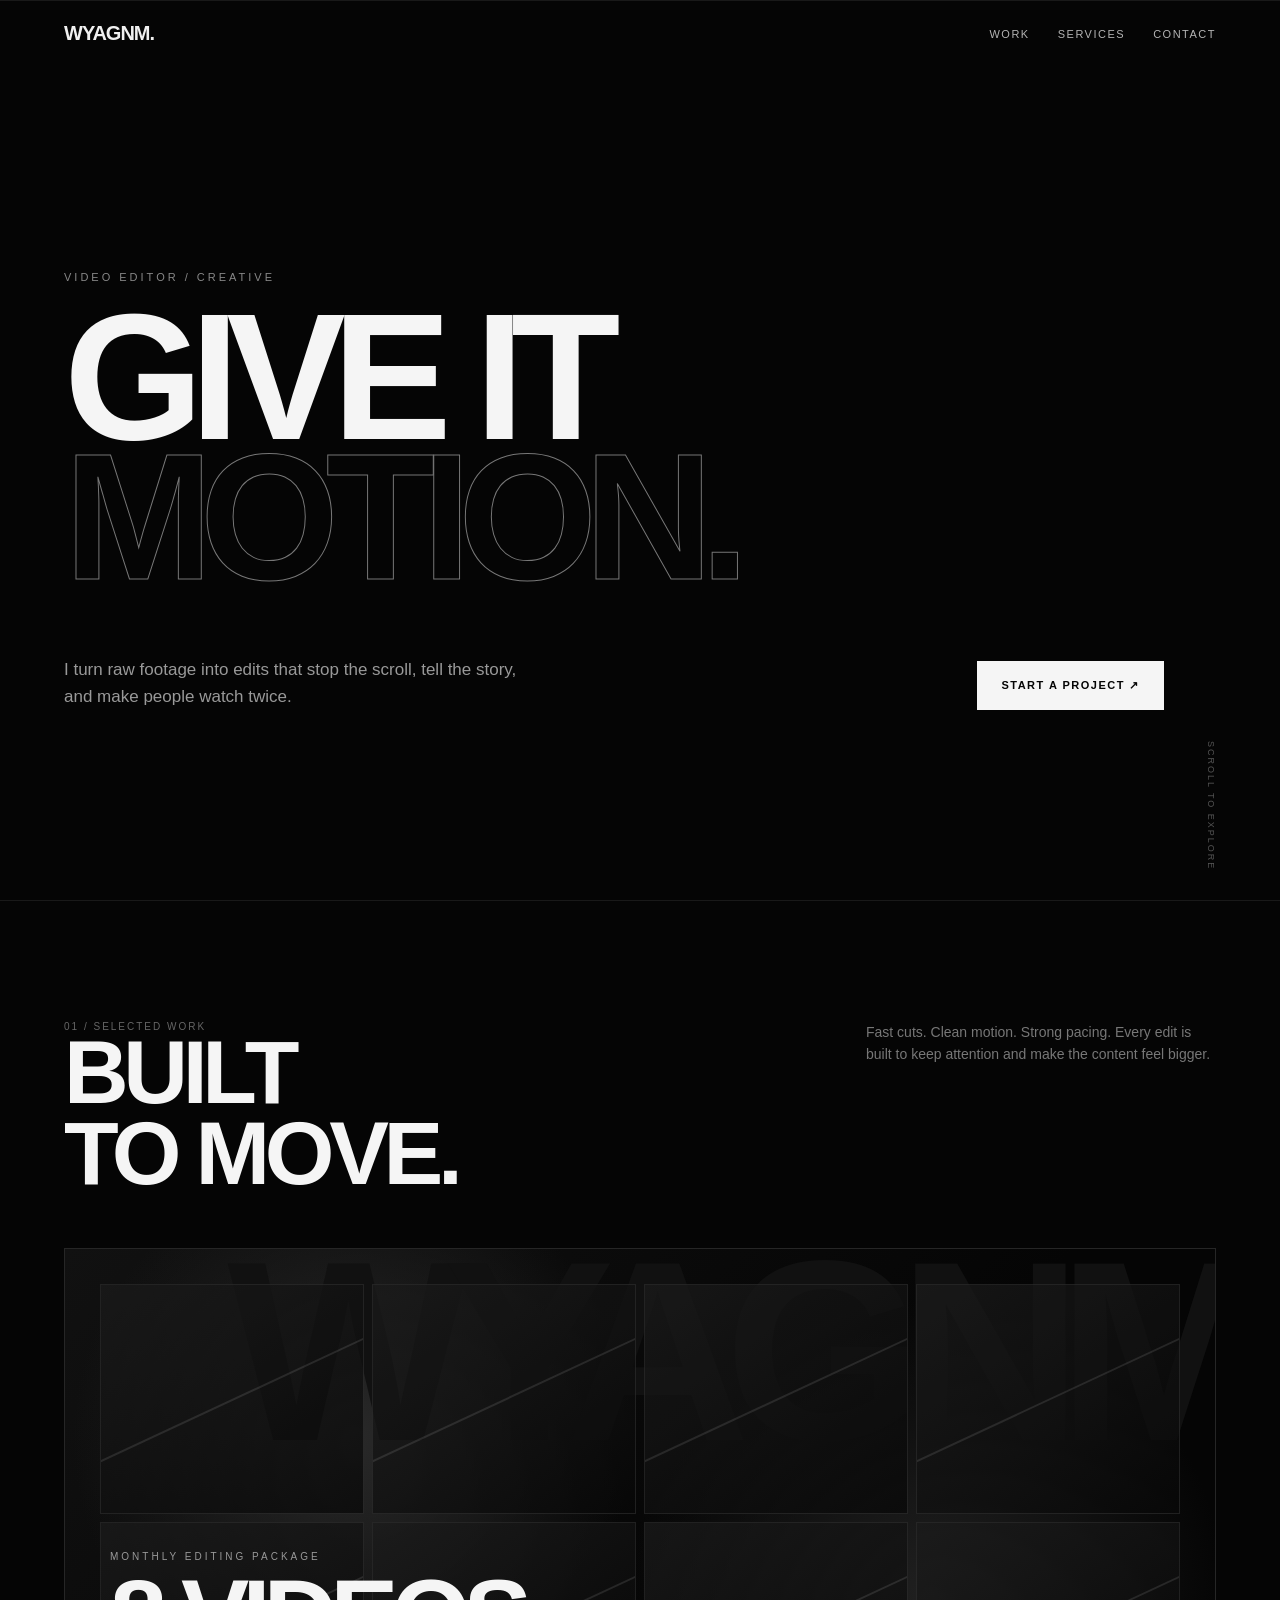
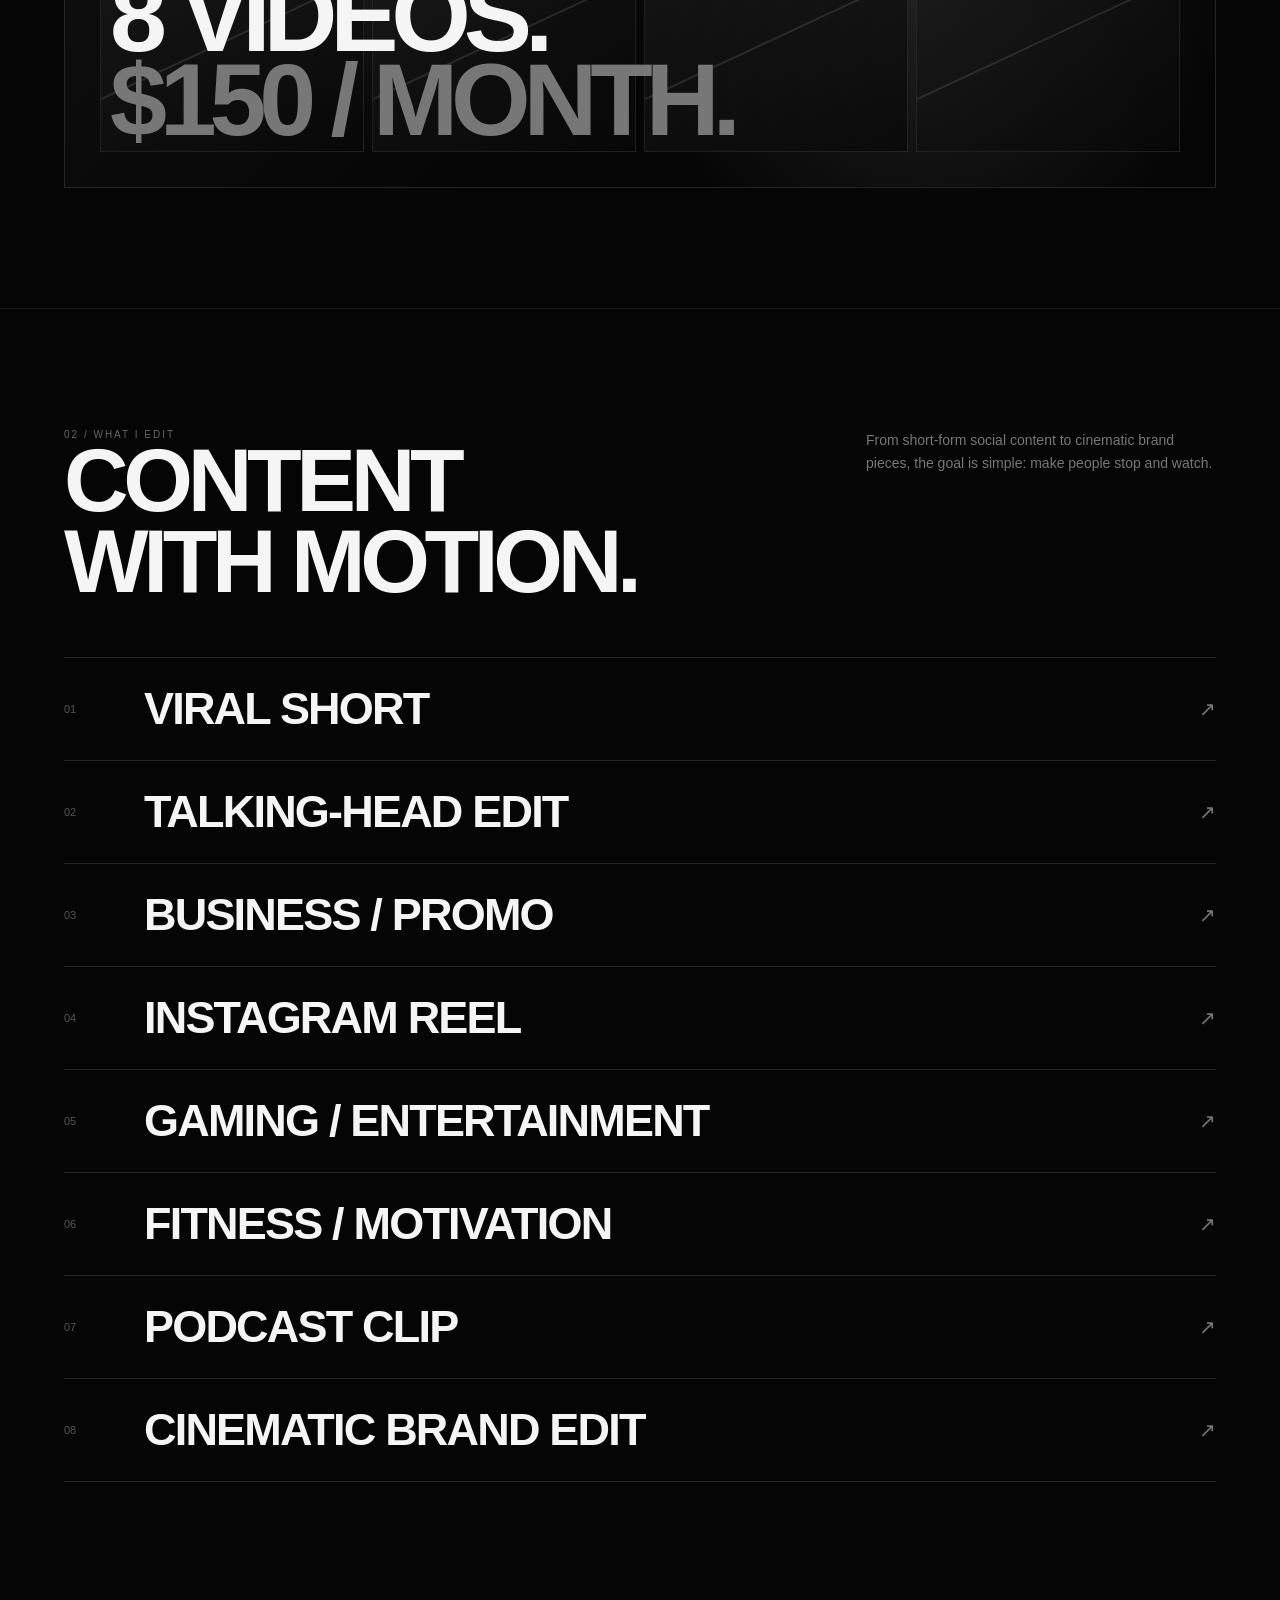
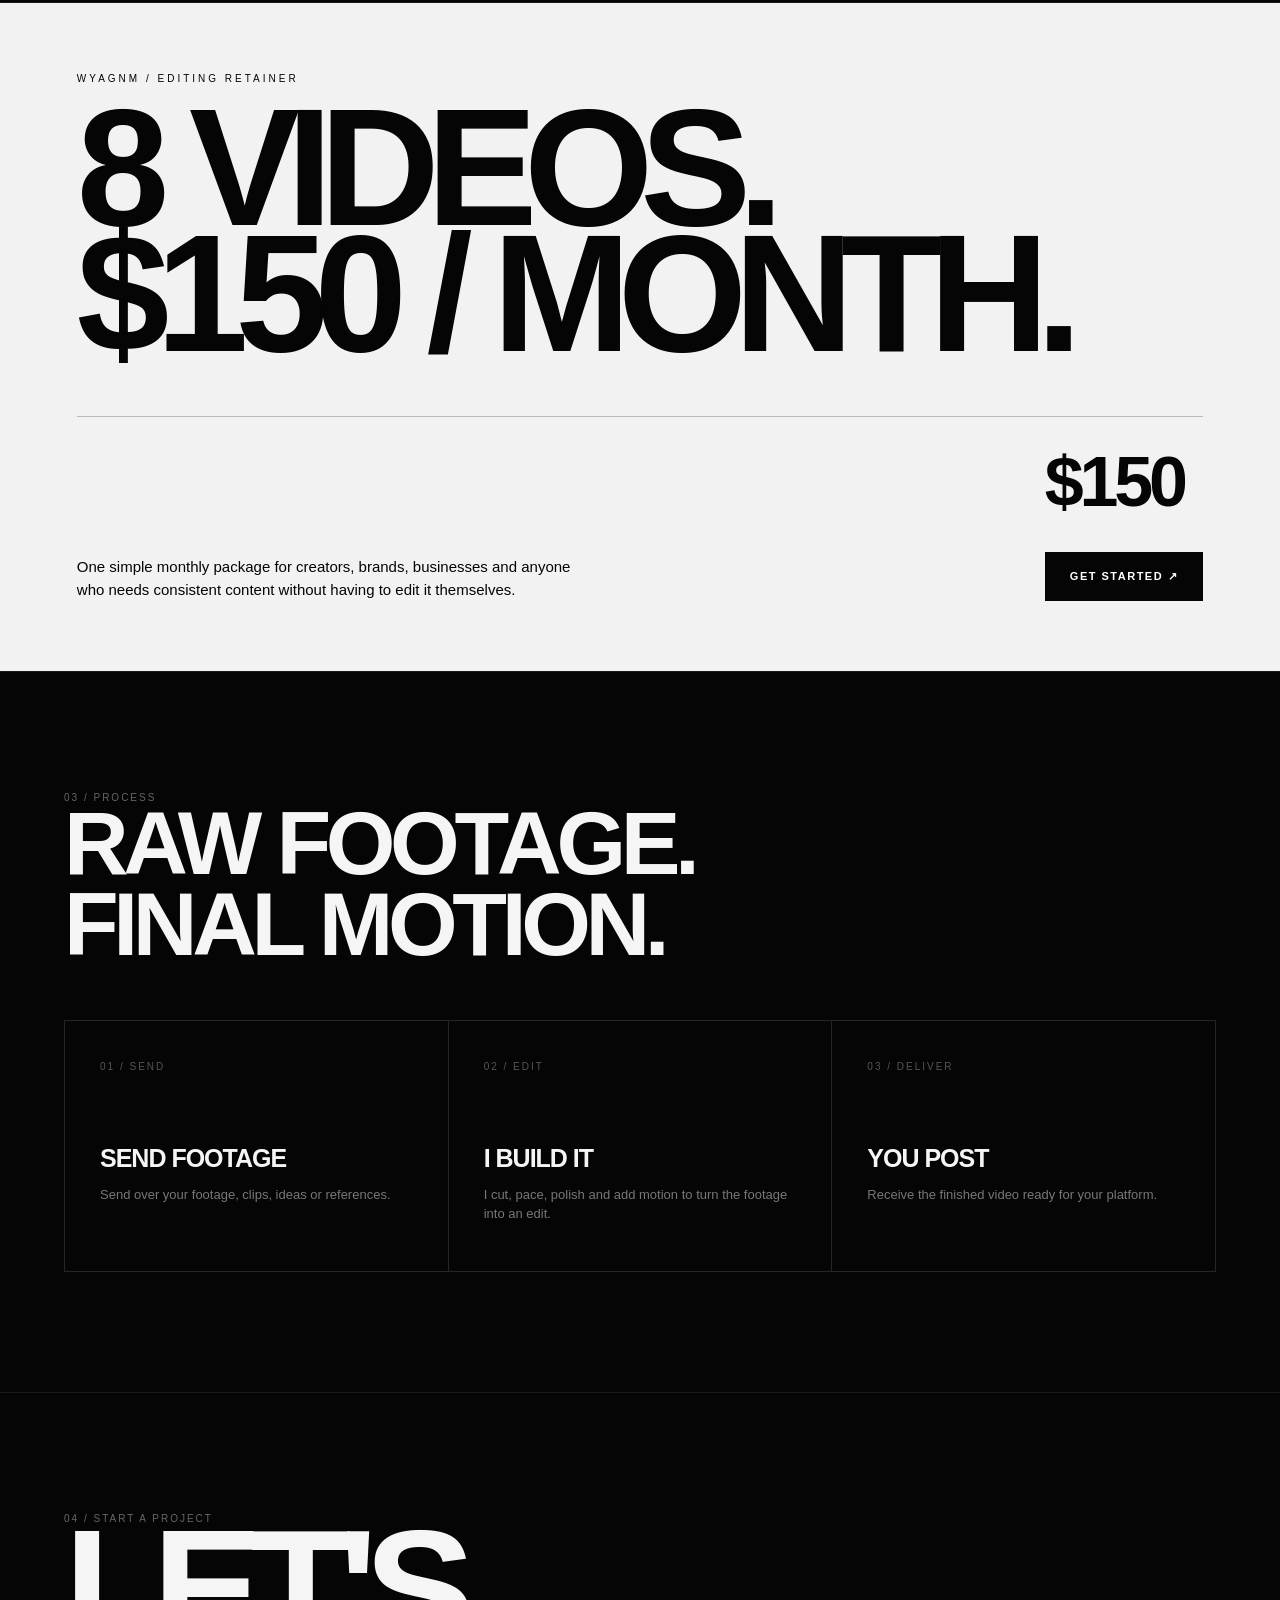
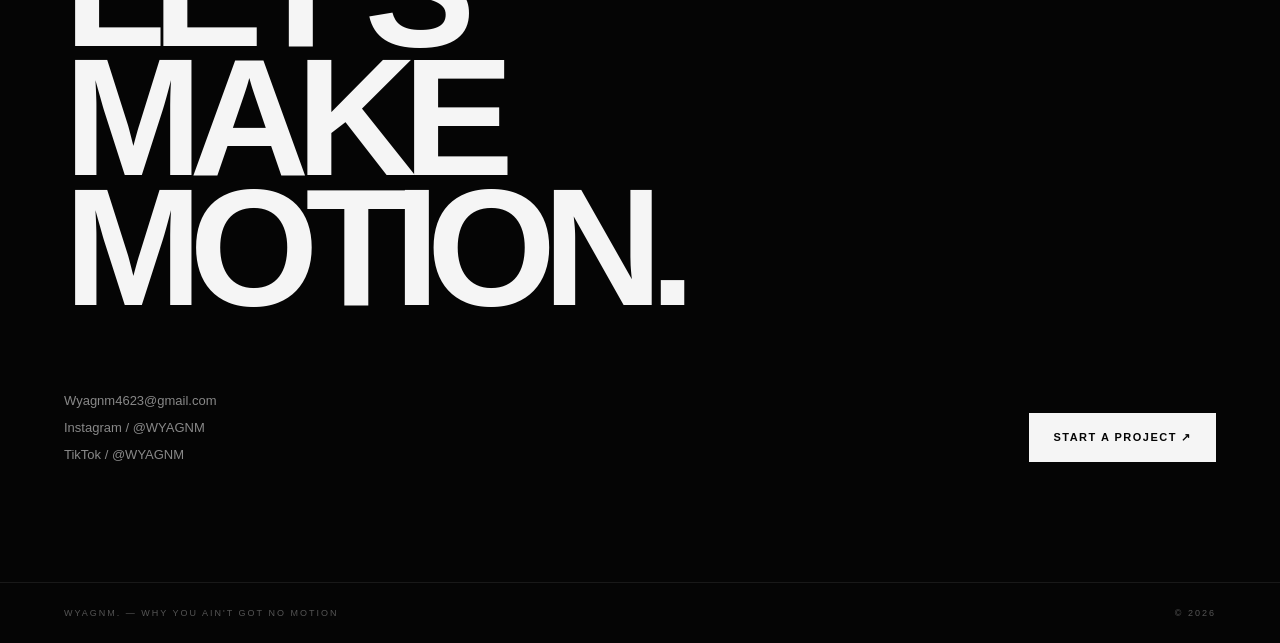
==== commit 544dc850: "Update index.html" ====
--- a/index.html
+++ b/index.html
@@ -486,4 +486,437 @@
         padding: 130px 20px 70px;
       }
 
-      .
+      .hero h1 {
+        font-size: clamp(58px, 18vw, 100px);
+      }
+
+      .hero-bottom {
+        flex-direction: column;
+        align-items: flex-start;
+        margin-top: 55px;
+      }
+
+      section {
+        padding: 85px 20px;
+      }
+
+      .section-head {
+        flex-direction: column;
+        margin-bottom: 35px;
+      }
+
+      .section-description {
+        max-width: 100%;
+      }
+
+      .feature {
+        min-height: 470px;
+        padding: 25px;
+      }
+
+      .feature-grid {
+        inset: 20px;
+        gap: 5px;
+      }
+
+      .feature h3 {
+        font-size: 58px;
+      }
+
+      .work-item {
+        grid-template-columns: 35px 1fr 20px;
+      }
+
+      .work-name {
+        font-size: 21px;
+      }
+
+      .offer {
+        padding: 65px 20px;
+      }
+
+      .offer h2 {
+        font-size: clamp(62px, 18vw, 105px);
+      }
+
+      .offer-details {
+        flex-direction: column;
+        align-items: flex-start;
+      }
+
+      .price {
+        font-size: 55px;
+      }
+
+      .process {
+        grid-template-columns: 1fr;
+      }
+
+      .process-card {
+        min-height: 210px;
+      }
+
+      .contact h2 {
+        font-size: clamp(62px, 18vw, 105px);
+      }
+
+      .contact-bottom {
+        flex-direction: column;
+        align-items: flex-start;
+      }
+
+      footer {
+        padding: 22px 20px;
+      }
+    }
+  </style>
+</head>
+
+<body>
+
+<div class="page">
+
+  <!-- NAV -->
+
+  <header>
+    <a href="#" class="logo">WYAGNM.</a>
+
+    <nav>
+      <a href="#work">Work</a>
+      <a href="#services">Services</a>
+      <a href="#contact">Contact</a>
+    </nav>
+  </header>
+
+
+  <!-- HERO -->
+
+  <main>
+
+    <section class="hero">
+
+      <div class="eyebrow">
+        Video Editor / Creative
+      </div>
+
+      <h1>
+        <span>Give It</span>
+        <span class="outline">Motion.</span>
+      </h1>
+
+      <div class="hero-bottom">
+
+        <p class="hero-copy">
+          I turn raw footage into edits that stop the scroll,
+          tell the story, and make people watch twice.
+        </p>
+
+        <a href="#contact" class="cta">
+          START A PROJECT ↗
+        </a>
+
+      </div>
+
+      <div class="scroll-line">
+        Scroll to explore
+      </div>
+
+    </section>
+
+
+    <!-- SELECTED WORK -->
+
+    <section id="work">
+
+      <div class="section-head">
+
+        <div>
+          <div class="section-number">01 / SELECTED WORK</div>
+
+          <h2 class="section-title">
+            Built<br>To Move.
+          </h2>
+        </div>
+
+        <p class="section-description">
+          Fast cuts. Clean motion. Strong pacing.
+          Every edit is built to keep attention and
+          make the content feel bigger.
+        </p>
+
+      </div>
+
+
+      <div class="feature">
+
+        <div class="feature-grid">
+
+          <div class="feature-tile"></div>
+          <div class="feature-tile"></div>
+          <div class="feature-tile"></div>
+          <div class="feature-tile"></div>
+          <div class="feature-tile"></div>
+          <div class="feature-tile"></div>
+          <div class="feature-tile"></div>
+          <div class="feature-tile"></div>
+
+        </div>
+
+        <div class="feature-content">
+
+          <div class="feature-kicker">
+            Monthly Editing Package
+          </div>
+
+          <h3>
+            8 Videos.<br>
+            <span>$150 / Month.</span>
+          </h3>
+
+        </div>
+
+      </div>
+
+    </section>
+
+
+    <!-- WHAT I EDIT -->
+
+    <section id="services">
+
+      <div class="section-head">
+
+        <div>
+          <div class="section-number">02 / WHAT I EDIT</div>
+
+          <h2 class="section-title">
+            Content<br>With Motion.
+          </h2>
+        </div>
+
+        <p class="section-description">
+          From short-form social content to cinematic
+          brand pieces, the goal is simple:
+          make people stop and watch.
+        </p>
+
+      </div>
+
+
+      <div class="work-list">
+
+        <div class="work-item">
+          <span class="work-num">01</span>
+          <span class="work-name">Viral Short</span>
+          <span class="work-arrow">↗</span>
+        </div>
+
+        <div class="work-item">
+          <span class="work-num">02</span>
+          <span class="work-name">Talking-Head Edit</span>
+          <span class="work-arrow">↗</span>
+        </div>
+
+        <div class="work-item">
+          <span class="work-num">03</span>
+          <span class="work-name">Business / Promo</span>
+          <span class="work-arrow">↗</span>
+        </div>
+
+        <div class="work-item">
+          <span class="work-num">04</span>
+          <span class="work-name">Instagram Reel</span>
+          <span class="work-arrow">↗</span>
+        </div>
+
+        <div class="work-item">
+          <span class="work-num">05</span>
+          <span class="work-name">Gaming / Entertainment</span>
+          <span class="work-arrow">↗</span>
+        </div>
+
+        <div class="work-item">
+          <span class="work-num">06</span>
+          <span class="work-name">Fitness / Motivation</span>
+          <span class="work-arrow">↗</span>
+        </div>
+
+        <div class="work-item">
+          <span class="work-num">07</span>
+          <span class="work-name">Podcast Clip</span>
+          <span class="work-arrow">↗</span>
+        </div>
+
+        <div class="work-item">
+          <span class="work-num">08</span>
+          <span class="work-name">Cinematic Brand Edit</span>
+          <span class="work-arrow">↗</span>
+        </div>
+
+      </div>
+
+    </section>
+
+
+    <!-- OFFER -->
+
+    <section class="offer">
+
+      <div class="offer-label">
+        WYAGNM / EDITING RETAINER
+      </div>
+
+      <h2>
+        <span>8 Videos.</span>
+        <span>$150 / Month.</span>
+      </h2>
+
+      <div class="offer-details">
+
+        <p>
+          One simple monthly package for creators,
+          brands, businesses and anyone who needs
+          consistent content without having to edit it
+          themselves.
+        </p>
+
+        <div>
+          <div class="price">$150</div>
+
+          <a href="#contact" class="dark-cta">
+            GET STARTED ↗
+          </a>
+        </div>
+
+      </div>
+
+    </section>
+
+
+    <!-- PROCESS -->
+
+    <section>
+
+      <div class="section-head">
+
+        <div>
+          <div class="section-number">03 / PROCESS</div>
+
+          <h2 class="section-title">
+            Raw Footage.<br>
+            Final Motion.
+          </h2>
+        </div>
+
+      </div>
+
+
+      <div class="process">
+
+        <div class="process-card">
+
+          <small>01 / SEND</small>
+
+          <h3>Send Footage</h3>
+
+          <p>
+            Send over your footage, clips, ideas
+            or references.
+          </p>
+
+        </div>
+
+        <div class="process-card">
+
+          <small>02 / EDIT</small>
+
+          <h3>I Build It</h3>
+
+          <p>
+            I cut, pace, polish and add motion
+            to turn the footage into an edit.
+          </p>
+
+        </div>
+
+        <div class="process-card">
+
+          <small>03 / DELIVER</small>
+
+          <h3>You Post</h3>
+
+          <p>
+            Receive the finished video ready
+            for your platform.
+          </p>
+
+        </div>
+
+      </div>
+
+    </section>
+
+
+    <!-- CONTACT -->
+
+    <section class="contact" id="contact">
+
+      <div>
+
+        <div class="section-number">
+          04 / START A PROJECT
+        </div>
+
+        <h2>
+          Let's<br>
+          Make<br>
+          Motion.
+        </h2>
+
+      </div>
+
+
+      <div class="contact-bottom">
+
+        <div class="contact-info">
+
+          <a href="mailto:Wyagnm4623@gmail.com">
+            Wyagnm4623@gmail.com
+          </a>
+
+          <a href="https://instagram.com/WYAGNM" target="_blank">
+            Instagram / @WYAGNM
+          </a>
+
+          <a href="https://www.tiktok.com/@WYAGNM" target="_blank">
+            TikTok / @WYAGNM
+          </a>
+
+        </div>
+
+        <a
+          href="mailto:Wyagnm4623@gmail.com?subject=WYAGNM%20Project%20Inquiry"
+          class="cta"
+        >
+          START A PROJECT ↗
+        </a>
+
+      </div>
+
+    </section>
+
+  </main>
+
+
+  <footer>
+
+    <span>WYAGNM. — WHY YOU AIN'T GOT NO MOTION</span>
+
+    <span>© 2026</span>
+
+  </footer>
+
+</div>
+
+</body>
+</html>
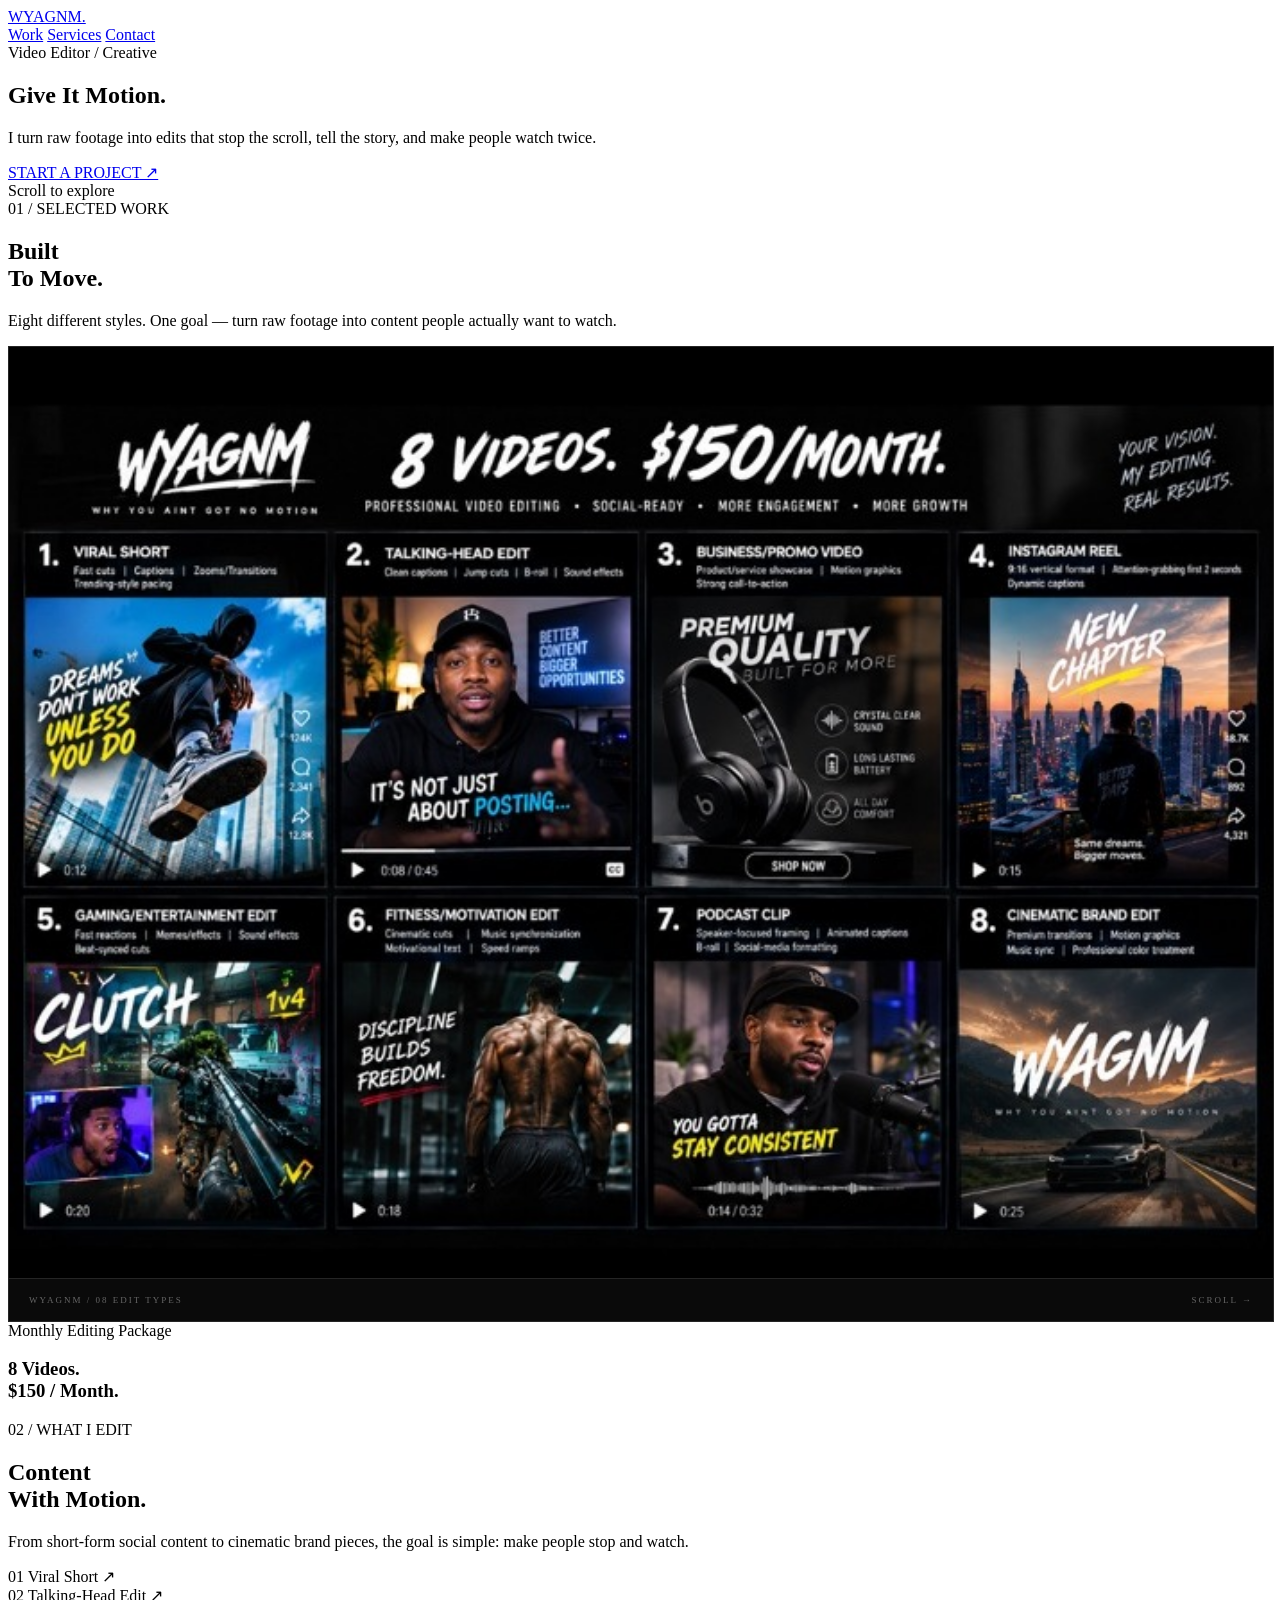
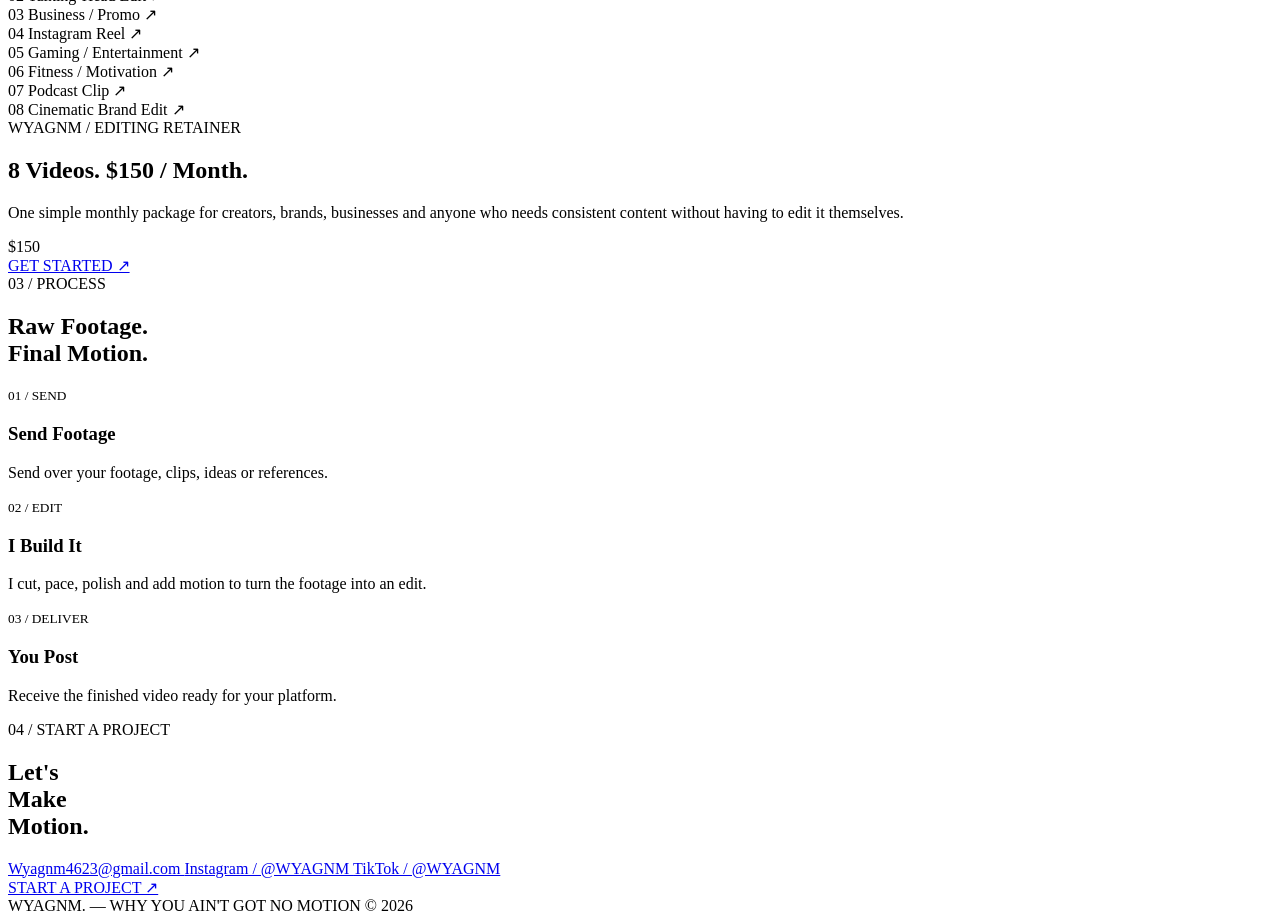
==== commit ea5a09f5: "Update index.html" ====
--- a/index.html
+++ b/index.html
@@ -9,6 +9,40 @@
   <title>WYAGNM. — Video Editor / Creative</title>
 
   <style>
+    .real-work {
+  width: 100%;
+  background: #0a0a0a;
+  border: 1px solid #252525;
+  overflow: hidden;
+}
+
+.real-work img {
+  display: block;
+  width: 100%;
+  height: auto;
+  transition: transform .5s ease;
+}
+
+.real-work:hover img {
+  transform: scale(1.015);
+}
+
+.real-work-caption {
+  display: flex;
+  justify-content: space-between;
+  padding: 16px 20px;
+  border-top: 1px solid #252525;
+  color: #666;
+  font-size: 9px;
+  letter-spacing: 2px;
+  text-transform: uppercase;
+}
+
+@media (max-width: 700px) {
+  .real-work-caption {
+    font-size: 8px;
+    padding: 13px 15px;
+  }
     * {
       box-sizing: border-box;
       margin: 0;
@@ -624,30 +658,43 @@
     </section>
 
 
-    <!-- SELECTED WORK -->
-
-    <section id="work">
-
-      <div class="section-head">
-
-        <div>
-          <div class="section-number">01 / SELECTED WORK</div>
-
-          <h2 class="section-title">
-            Built<br>To Move.
-          </h2>
-        </div>
-
-        <p class="section-description">
-          Fast cuts. Clean motion. Strong pacing.
-          Every edit is built to keep attention and
-          make the content feel bigger.
-        </p>
-
-      </div>
-
-
-      <div class="feature">
+  <!-- SELECTED WORK -->
+
+<section id="work">
+
+  <div class="section-head">
+
+    <div>
+      <div class="section-number">01 / SELECTED WORK</div>
+
+      <h2 class="section-title">
+        Built<br>To Move.
+      </h2>
+    </div>
+
+    <p class="section-description">
+      Eight different styles. One goal —
+      turn raw footage into content people
+      actually want to watch.
+    </p>
+
+  </div>
+
+  <div class="real-work">
+
+    <img
+      src="wyagnm-8-videos.jpg"
+      alt="WYAGNM — 8 Videos for $150 per month"
+    >
+
+    <div class="real-work-caption">
+      <span>WYAGNM / 08 EDIT TYPES</span>
+      <span>SCROLL →</span>
+    </div>
+
+  </div>
+
+</section>
 
         <div class="feature-grid">
 
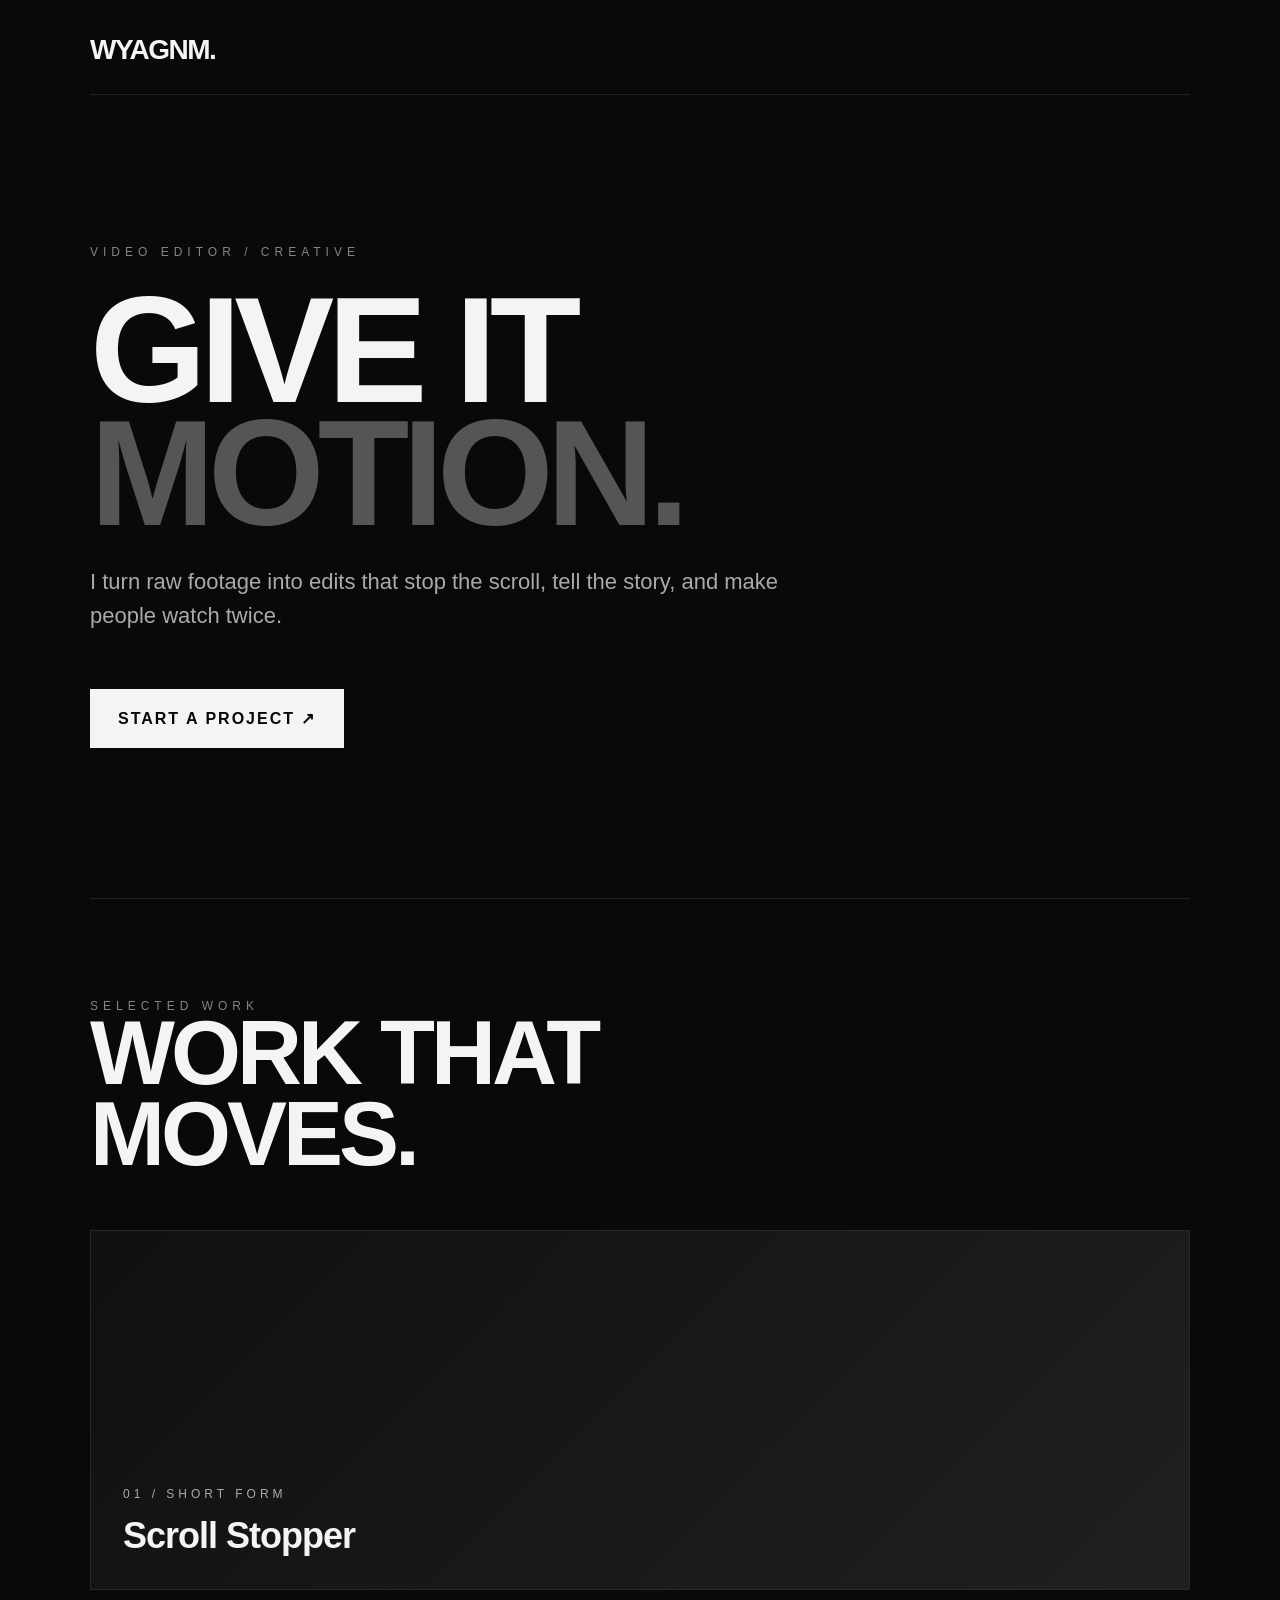
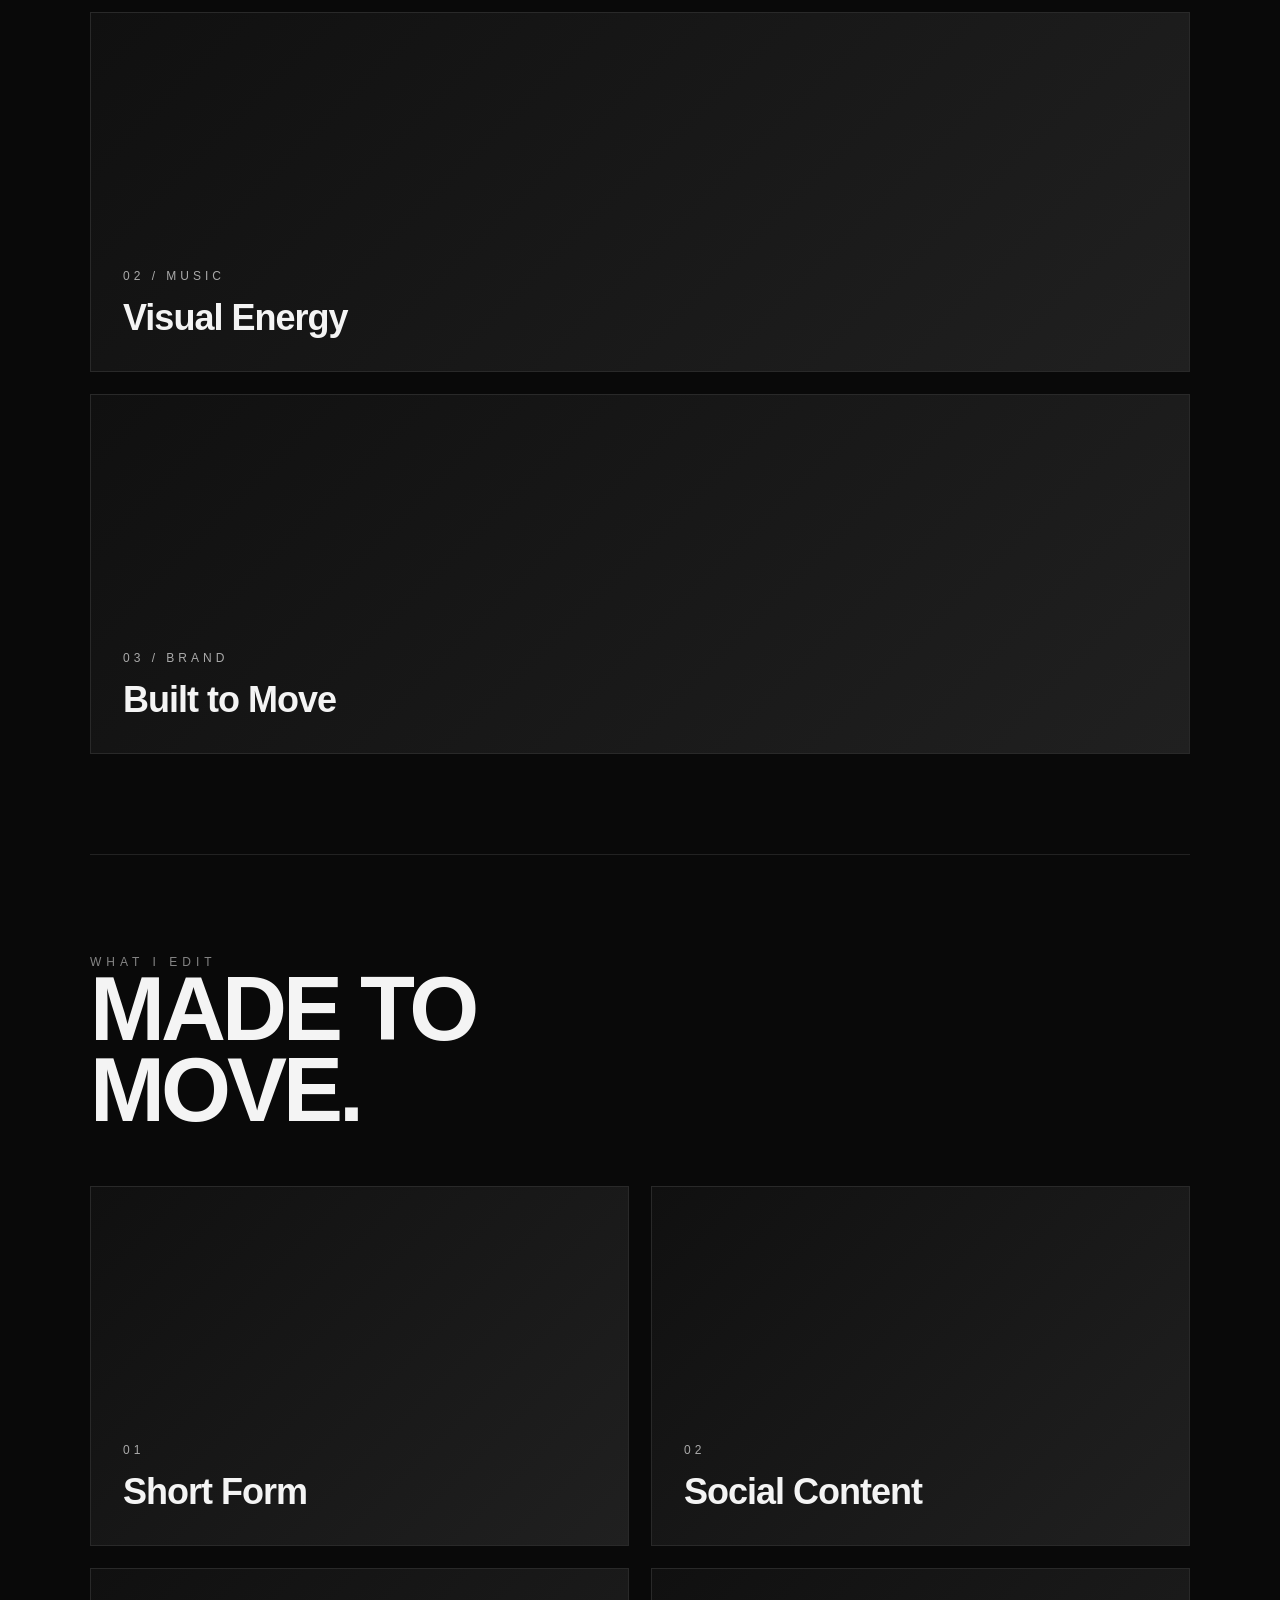
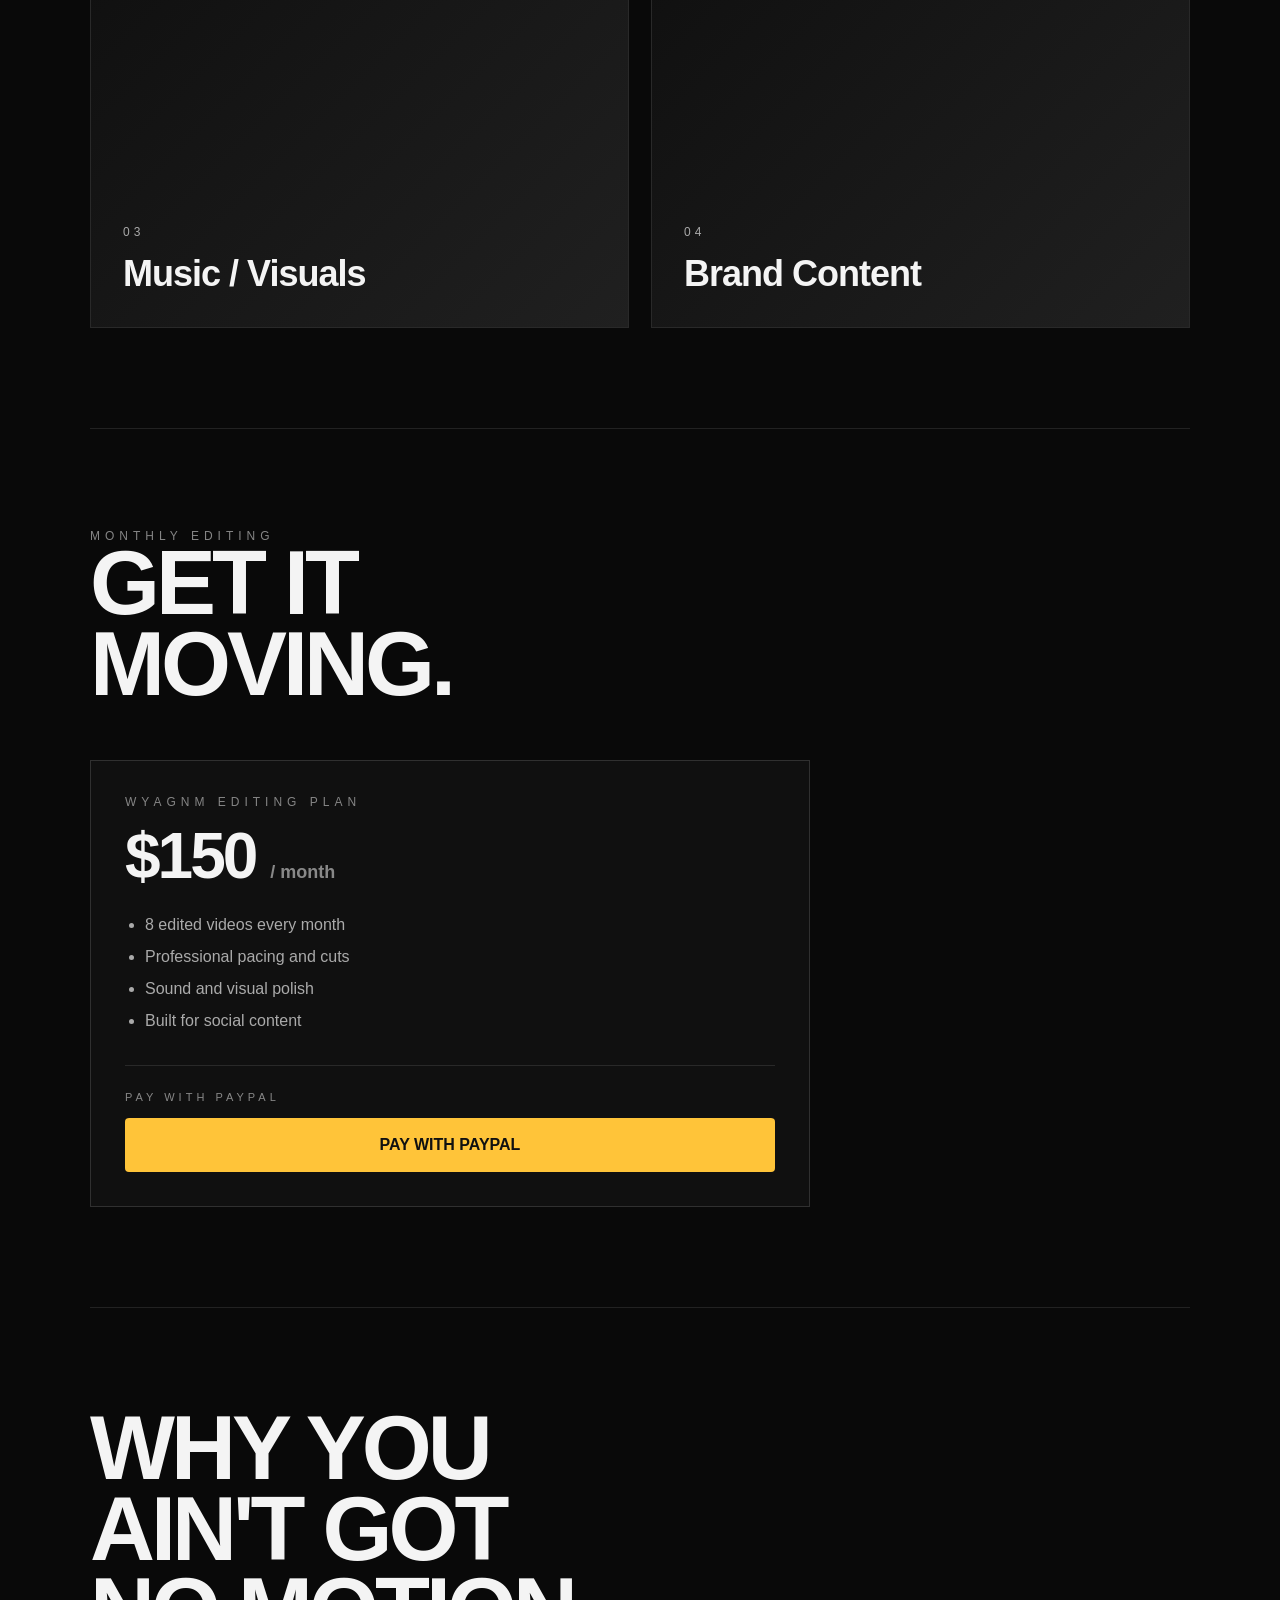
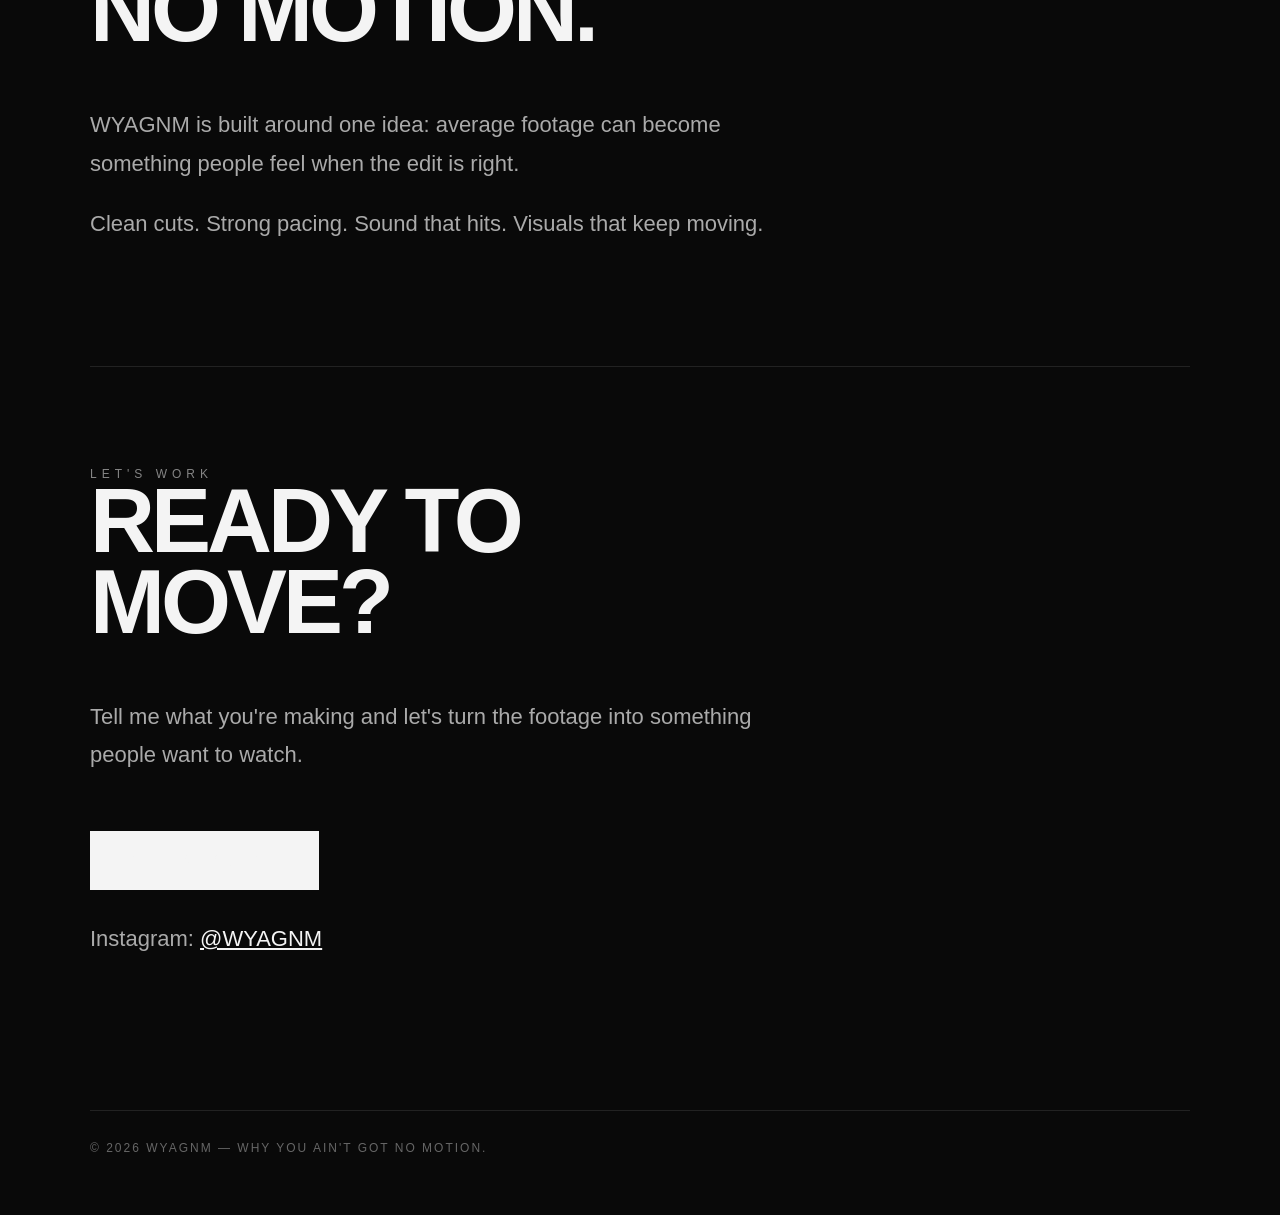
==== commit 0dd4590b: "Add files via upload" ====
--- a/index.html
+++ b/index.html
@@ -1,969 +1,125 @@
-<!DOCTYPE html>
+<!doctype html>
 <html lang="en">
 <head>
-  <meta charset="UTF-8">
-  <meta name="viewport" content="width=device-width, initial-scale=1.0">
-  <meta name="theme-color" content="#050505">
-  <meta name="description" content="WYAGNM — Video Editor / Creative. Raw footage into edits that stop the scroll.">
+<meta charset="utf-8">
+<meta name="viewport" content="width=device-width,initial-scale=1,viewport-fit=cover">
+<title>WYAGNM — Video Editor</title>
+<meta name="description" content="WYAGNM — Video editor / creative. Give it motion.">
+<style>
+:root{--bg:#090909;--fg:#f4f4f4;--muted:#9a9a9a;--line:#222;--card:#151515}
+*{box-sizing:border-box}html{scroll-behavior:smooth}
+body{margin:0;background:var(--bg);color:var(--fg);font-family:Arial,Helvetica,sans-serif}
+main{width:min(1100px,calc(100% - 40px));margin:auto}
+header{padding:34px 0 28px;border-bottom:1px solid var(--line)}
+.logo{font-size:28px;font-weight:900;letter-spacing:-1.5px}
+.eyebrow{font-size:12px;letter-spacing:5px;color:#858585;text-transform:uppercase}
+.hero{padding:150px 0 150px}
+h1{font-size:clamp(64px,13vw,150px);line-height:.82;letter-spacing:-7px;margin:30px 0}
+h1 span{color:#555}
+.lead{max-width:690px;color:#aaa;font-size:22px;line-height:1.55}
+.btn{display:inline-flex;align-items:center;gap:18px;margin-top:34px;padding:20px 28px;background:#f4f4f4;color:#080808;text-decoration:none;font-weight:800;letter-spacing:2px}
+section{border-top:1px solid var(--line);padding:100px 0}
+.section-title{font-size:clamp(48px,8vw,90px);line-height:.9;letter-spacing:-4px;margin:0 0 55px}
+.work{display:grid;gap:22px}
+.card{min-height:360px;background:linear-gradient(135deg,#101010,#202020);border:1px solid #292929;padding:32px;display:flex;flex-direction:column;justify-content:flex-end}
+.card .num{font-size:12px;letter-spacing:4px;color:#aaa;text-transform:uppercase;margin-bottom:14px}
+.card h3{font-size:36px;margin:0;letter-spacing:-1px}
+.two{display:grid;grid-template-columns:1fr 1fr;gap:22px}
+.copy{font-size:22px;line-height:1.75;color:#aaa;max-width:720px}
+.offer{border:1px solid #303030;background:#101010;padding:34px;max-width:720px}
+.price{font-size:64px;font-weight:900;letter-spacing:-3px;margin:10px 0}
+.price small{font-size:18px;color:#888;letter-spacing:0}
+.offer ul{padding-left:20px;color:#aaa;line-height:2}
+.paybox{margin-top:28px;padding-top:25px;border-top:1px solid #292929}
+.pay-label{font-size:11px;letter-spacing:4px;color:#888;text-transform:uppercase;margin-bottom:15px}
+.paypal-placeholder{display:flex;align-items:center;justify-content:center;min-height:54px;background:#ffc439;color:#111;border-radius:4px;font-weight:800}
+.contact{padding-bottom:130px}
+.contact a{color:#f4f4f4}
+footer{border-top:1px solid var(--line);padding:30px 0 60px;color:#666;font-size:12px;letter-spacing:2px}
+@media(max-width:700px){
+ main{width:calc(100% - 40px)}
+ .hero{padding:115px 0 120px}
+ h1{letter-spacing:-4px}
+ .lead{font-size:20px}
+ .two{grid-template-columns:1fr}
+ .card{min-height:330px}
+ section{padding:80px 0}
+}
+</style>
+</head>
+<body>
+<main>
+<header><div class="logo">WYAGNM.</div></header>
 
-  <title>WYAGNM. — Video Editor / Creative</title>
-
-  <style>
-    .real-work {
-  width: 100%;
-  background: #0a0a0a;
-  border: 1px solid #252525;
-  overflow: hidden;
-}
-
-.real-work img {
-  display: block;
-  width: 100%;
-  height: auto;
-  transition: transform .5s ease;
-}
-
-.real-work:hover img {
-  transform: scale(1.015);
-}
-
-.real-work-caption {
-  display: flex;
-  justify-content: space-between;
-  padding: 16px 20px;
-  border-top: 1px solid #252525;
-  color: #666;
-  font-size: 9px;
-  letter-spacing: 2px;
-  text-transform: uppercase;
-}
-
-@media (max-width: 700px) {
-  .real-work-caption {
-    font-size: 8px;
-    padding: 13px 15px;
-  }
-    * {
-      box-sizing: border-box;
-      margin: 0;
-      padding: 0;
-    }
-
-    html {
-      scroll-behavior: smooth;
-    }
-
-    body {
-      background: #050505;
-      color: #f5f5f5;
-      font-family: Arial, Helvetica, sans-serif;
-      overflow-x: hidden;
-    }
-
-    a {
-      color: inherit;
-      text-decoration: none;
-    }
-
-    button,
-    a {
-      -webkit-tap-highlight-color: transparent;
-    }
-
-    .page {
-      width: 100%;
-      overflow: hidden;
-    }
-
-    /* NAV */
-
-    header {
-      position: fixed;
-      top: 0;
-      left: 0;
-      width: 100%;
-      z-index: 100;
-      padding: 22px 5vw;
-      display: flex;
-      align-items: center;
-      justify-content: space-between;
-      mix-blend-mode: difference;
-    }
-
-    .logo {
-      font-size: 20px;
-      font-weight: 900;
-      letter-spacing: -1px;
-    }
-
-    nav {
-      display: flex;
-      gap: 28px;
-      font-size: 11px;
-      letter-spacing: 1.5px;
-      text-transform: uppercase;
-    }
-
-    nav a {
-      opacity: .75;
-      transition: .25s;
-    }
-
-    nav a:hover {
-      opacity: 1;
-    }
-
-    /* HERO */
-
-    .hero {
-      min-height: 100vh;
-      padding: 150px 5vw 70px;
-      display: flex;
-      flex-direction: column;
-      justify-content: center;
-      position: relative;
-    }
-
-    .eyebrow {
-      font-size: 11px;
-      letter-spacing: 3px;
-      text-transform: uppercase;
-      color: #888;
-      margin-bottom: 25px;
-    }
-
-    .hero h1 {
-      font-size: clamp(65px, 14vw, 190px);
-      line-height: .78;
-      letter-spacing: -0.075em;
-      font-weight: 900;
-      text-transform: uppercase;
-      max-width: 1200px;
-    }
-
-    .hero h1 span {
-      display: block;
-    }
-
-    .hero h1 .outline {
-      color: transparent;
-      -webkit-text-stroke: 1px #777;
-    }
-
-    .hero-bottom {
-      display: flex;
-      justify-content: space-between;
-      align-items: flex-end;
-      gap: 30px;
-      margin-top: 70px;
-      max-width: 1100px;
-    }
-
-    .hero-copy {
-      max-width: 470px;
-      color: #999;
-      font-size: 17px;
-      line-height: 1.55;
-    }
-
-    .cta {
-      display: inline-flex;
-      align-items: center;
-      justify-content: center;
-      background: #f5f5f5;
-      color: #050505;
-      padding: 18px 24px;
-      font-size: 11px;
-      font-weight: 800;
-      letter-spacing: 1.5px;
-      transition: transform .25s, background .25s;
-      white-space: nowrap;
-    }
-
-    .cta:hover {
-      transform: translateY(-4px);
-      background: white;
-    }
-
-    .scroll-line {
-      position: absolute;
-      bottom: 30px;
-      right: 5vw;
-      font-size: 9px;
-      letter-spacing: 2px;
-      color: #555;
-      writing-mode: vertical-rl;
-      text-transform: uppercase;
-    }
-
-    /* GENERAL */
-
-    section {
-      padding: 120px 5vw;
-      border-top: 1px solid #191919;
-    }
-
-    .section-head {
-      display: flex;
-      justify-content: space-between;
-      align-items: flex-start;
-      gap: 30px;
-      margin-bottom: 55px;
-    }
-
-    .section-number {
-      font-size: 10px;
-      letter-spacing: 2px;
-      color: #666;
-    }
-
-    .section-title {
-      font-size: clamp(42px, 7vw, 100px);
-      line-height: .9;
-      letter-spacing: -.06em;
-      text-transform: uppercase;
-      font-weight: 900;
-      max-width: 900px;
-    }
-
-    .section-description {
-      max-width: 350px;
-      color: #777;
-      font-size: 14px;
-      line-height: 1.6;
-    }
-
-    /* FEATURE */
-
-    .feature {
-      position: relative;
-      min-height: 540px;
-      background:
-        radial-gradient(circle at 25% 35%, #292929 0, transparent 30%),
-        radial-gradient(circle at 75% 65%, #202020 0, transparent 32%),
-        linear-gradient(135deg, #111 0%, #050505 60%);
-      border: 1px solid #262626;
-      overflow: hidden;
-      display: flex;
-      align-items: flex-end;
-      padding: 45px;
-    }
-
-    .feature::before {
-      content: "WYAGNM";
-      position: absolute;
-      top: -45px;
-      right: -30px;
-      font-size: clamp(100px, 20vw, 280px);
-      font-weight: 900;
-      letter-spacing: -.1em;
-      color: #111;
-      pointer-events: none;
-    }
-
-    .feature-grid {
-      position: absolute;
-      inset: 35px;
-      display: grid;
-      grid-template-columns: repeat(4, 1fr);
-      grid-template-rows: repeat(2, 1fr);
-      gap: 8px;
-      opacity: .75;
-    }
-
-    .feature-tile {
-      border: 1px solid #292929;
-      background: linear-gradient(145deg, #1b1b1b, #080808);
-      position: relative;
-      overflow: hidden;
-    }
-
-    .feature-tile::after {
-      content: "";
-      position: absolute;
-      width: 120%;
-      height: 2px;
-      background: #555;
-      transform: rotate(-25deg);
-      top: 50%;
-      left: -10%;
-      opacity: .5;
-    }
-
-    .feature-content {
-      position: relative;
-      z-index: 3;
-    }
-
-    .feature-kicker {
-      font-size: 10px;
-      letter-spacing: 3px;
-      color: #999;
-      margin-bottom: 12px;
-      text-transform: uppercase;
-    }
-
-    .feature h3 {
-      font-size: clamp(48px, 8vw, 110px);
-      line-height: .82;
-      letter-spacing: -.07em;
-      text-transform: uppercase;
-      font-weight: 900;
-    }
-
-    .feature h3 span {
-      color: #777;
-    }
-
-    /* WORK TYPES */
-
-    .work-list {
-      border-top: 1px solid #252525;
-    }
-
-    .work-item {
-      min-height: 90px;
-      padding: 25px 0;
-      border-bottom: 1px solid #252525;
-      display: grid;
-      grid-template-columns: 60px 1fr auto;
-      align-items: center;
-      gap: 20px;
-      transition: padding .25s, background .25s;
-    }
-
-    .work-item:hover {
-      padding-left: 15px;
-      padding-right: 15px;
-      background: #0d0d0d;
-    }
-
-    .work-num {
-      color: #555;
-      font-size: 11px;
-    }
-
-    .work-name {
-      font-size: clamp(22px, 4vw, 45px);
-      font-weight: 800;
-      letter-spacing: -.04em;
-      text-transform: uppercase;
-    }
-
-    .work-arrow {
-      color: #777;
-      font-size: 20px;
-    }
-
-    /* OFFER */
-
-    .offer {
-      background: #f2f2f2;
-      color: #050505;
-      padding: 70px 6vw;
-      position: relative;
-      overflow: hidden;
-    }
-
-    .offer-label {
-      font-size: 10px;
-      letter-spacing: 3px;
-      text-transform: uppercase;
-      margin-bottom: 20px;
-    }
-
-    .offer h2 {
-      font-size: clamp(65px, 13vw, 180px);
-      line-height: .76;
-      letter-spacing: -.08em;
-      text-transform: uppercase;
-      font-weight: 900;
-      max-width: 1100px;
-    }
-
-    .offer h2 span {
-      display: block;
-    }
-
-    .offer-details {
-      margin-top: 60px;
-      display: flex;
-      justify-content: space-between;
-      align-items: flex-end;
-      gap: 30px;
-      border-top: 1px solid #bbb;
-      padding-top: 25px;
-    }
-
-    .offer-details p {
-      max-width: 500px;
-      font-size: 15px;
-      line-height: 1.5;
-    }
-
-    .price {
-      font-size: clamp(35px, 6vw, 70px);
-      font-weight: 900;
-      letter-spacing: -.06em;
-      white-space: nowrap;
-    }
-
-    .dark-cta {
-      display: inline-flex;
-      background: #050505;
-      color: #fff;
-      padding: 18px 25px;
-      font-size: 11px;
-      font-weight: 800;
-      letter-spacing: 1.5px;
-      margin-top: 30px;
-    }
-
-    /* PROCESS */
-
-    .process {
-      display: grid;
-      grid-template-columns: repeat(3, 1fr);
-      gap: 1px;
-      background: #252525;
-      border: 1px solid #252525;
-    }
-
-    .process-card {
-      background: #050505;
-      padding: 35px;
-      min-height: 250px;
-    }
-
-    .process-card small {
-      color: #555;
-      font-size: 10px;
-      letter-spacing: 2px;
-    }
-
-    .process-card h3 {
-      margin-top: 70px;
-      font-size: 25px;
-      letter-spacing: -.04em;
-      text-transform: uppercase;
-    }
-
-    .process-card p {
-      color: #777;
-      font-size: 13px;
-      line-height: 1.5;
-      margin-top: 12px;
-    }
-
-    /* CONTACT */
-
-    .contact {
-      min-height: 70vh;
-      display: flex;
-      flex-direction: column;
-      justify-content: space-between;
-    }
-
-    .contact h2 {
-      font-size: clamp(65px, 13vw, 180px);
-      line-height: .78;
-      letter-spacing: -.08em;
-      text-transform: uppercase;
-      font-weight: 900;
-    }
-
-    .contact-bottom {
-      display: flex;
-      justify-content: space-between;
-      align-items: flex-end;
-      gap: 30px;
-      margin-top: 80px;
-    }
-
-    .contact-info {
-      display: flex;
-      flex-direction: column;
-      gap: 12px;
-      color: #888;
-      font-size: 13px;
-    }
-
-    .contact-info a:hover {
-      color: white;
-    }
-
-    footer {
-      border-top: 1px solid #191919;
-      padding: 25px 5vw;
-      display: flex;
-      justify-content: space-between;
-      color: #555;
-      font-size: 9px;
-      letter-spacing: 2px;
-      text-transform: uppercase;
-    }
-
-    /* MOBILE */
-
-    @media (max-width: 700px) {
-
-      header {
-        padding: 20px;
-      }
-
-      nav {
-        gap: 12px;
-        font-size: 9px;
-      }
-
-      .hero {
-        padding: 130px 20px 70px;
-      }
-
-      .hero h1 {
-        font-size: clamp(58px, 18vw, 100px);
-      }
-
-      .hero-bottom {
-        flex-direction: column;
-        align-items: flex-start;
-        margin-top: 55px;
-      }
-
-      section {
-        padding: 85px 20px;
-      }
-
-      .section-head {
-        flex-direction: column;
-        margin-bottom: 35px;
-      }
-
-      .section-description {
-        max-width: 100%;
-      }
-
-      .feature {
-        min-height: 470px;
-        padding: 25px;
-      }
-
-      .feature-grid {
-        inset: 20px;
-        gap: 5px;
-      }
-
-      .feature h3 {
-        font-size: 58px;
-      }
-
-      .work-item {
-        grid-template-columns: 35px 1fr 20px;
-      }
-
-      .work-name {
-        font-size: 21px;
-      }
-
-      .offer {
-        padding: 65px 20px;
-      }
-
-      .offer h2 {
-        font-size: clamp(62px, 18vw, 105px);
-      }
-
-      .offer-details {
-        flex-direction: column;
-        align-items: flex-start;
-      }
-
-      .price {
-        font-size: 55px;
-      }
-
-      .process {
-        grid-template-columns: 1fr;
-      }
-
-      .process-card {
-        min-height: 210px;
-      }
-
-      .contact h2 {
-        font-size: clamp(62px, 18vw, 105px);
-      }
-
-      .contact-bottom {
-        flex-direction: column;
-        align-items: flex-start;
-      }
-
-      footer {
-        padding: 22px 20px;
-      }
-    }
-  </style>
-</head>
-
-<body>
-
-<div class="page">
-
-  <!-- NAV -->
-
-  <header>
-    <a href="#" class="logo">WYAGNM.</a>
-
-    <nav>
-      <a href="#work">Work</a>
-      <a href="#services">Services</a>
-      <a href="#contact">Contact</a>
-    </nav>
-  </header>
-
-
-  <!-- HERO -->
-
-  <main>
-
-    <section class="hero">
-
-      <div class="eyebrow">
-        Video Editor / Creative
-      </div>
-
-      <h1>
-        <span>Give It</span>
-        <span class="outline">Motion.</span>
-      </h1>
-
-      <div class="hero-bottom">
-
-        <p class="hero-copy">
-          I turn raw footage into edits that stop the scroll,
-          tell the story, and make people watch twice.
-        </p>
-
-        <a href="#contact" class="cta">
-          START A PROJECT ↗
-        </a>
-
-      </div>
-
-      <div class="scroll-line">
-        Scroll to explore
-      </div>
-
-    </section>
-
-
-  <!-- SELECTED WORK -->
+<section class="hero" style="border-top:0">
+<div class="eyebrow">Video Editor / Creative</div>
+<h1>GIVE IT<br><span>MOTION.</span></h1>
+<p class="lead">I turn raw footage into edits that stop the scroll, tell the story, and make people watch twice.</p>
+<a class="btn" href="#work">START A PROJECT ↗</a>
+</section>
 
 <section id="work">
-
-  <div class="section-head">
-
-    <div>
-      <div class="section-number">01 / SELECTED WORK</div>
-
-      <h2 class="section-title">
-        Built<br>To Move.
-      </h2>
-    </div>
-
-    <p class="section-description">
-      Eight different styles. One goal —
-      turn raw footage into content people
-      actually want to watch.
-    </p>
-
-  </div>
-
-  <div class="real-work">
-
-    <img
-      src="wyagnm-8-videos.jpg"
-      alt="WYAGNM — 8 Videos for $150 per month"
-    >
-
-    <div class="real-work-caption">
-      <span>WYAGNM / 08 EDIT TYPES</span>
-      <span>SCROLL →</span>
-    </div>
-
-  </div>
-
+<div class="eyebrow">Selected Work</div>
+<h2 class="section-title">WORK THAT<br>MOVES.</h2>
+<div class="work">
+<div class="card"><div class="num">01 / Short Form</div><h3>Scroll Stopper</h3></div>
+<div class="card"><div class="num">02 / Music</div><h3>Visual Energy</h3></div>
+<div class="card"><div class="num">03 / Brand</div><h3>Built to Move</h3></div>
+</div>
 </section>
 
-        <div class="feature-grid">
+<section>
+<div class="eyebrow">What I Edit</div>
+<h2 class="section-title">MADE TO<br>MOVE.</h2>
+<div class="two">
+<div class="card"><div class="num">01</div><h3>Short Form</h3></div>
+<div class="card"><div class="num">02</div><h3>Social Content</h3></div>
+<div class="card"><div class="num">03</div><h3>Music / Visuals</h3></div>
+<div class="card"><div class="num">04</div><h3>Brand Content</h3></div>
+</div>
+</section>
 
-          <div class="feature-tile"></div>
-          <div class="feature-tile"></div>
-          <div class="feature-tile"></div>
-          <div class="feature-tile"></div>
-          <div class="feature-tile"></div>
-          <div class="feature-tile"></div>
-          <div class="feature-tile"></div>
-          <div class="feature-tile"></div>
+<section id="service">
+<div class="eyebrow">Monthly Editing</div>
+<h2 class="section-title">GET IT<br>MOVING.</h2>
+<div class="offer">
+<div class="eyebrow">WYAGNM EDITING PLAN</div>
+<div class="price">$150 <small>/ month</small></div>
+<ul>
+<li>8 edited videos every month</li>
+<li>Professional pacing and cuts</li>
+<li>Sound and visual polish</li>
+<li>Built for social content</li>
+</ul>
+<div class="paybox">
+<div class="pay-label">Pay with PayPal</div>
+<!--
+  PAYPAL INSERTION POINT
+  Paste the PayPal subscription button code you copied from PayPal here.
+  Replace this placeholder div with PayPal's generated code.
+-->
+<div class="paypal-placeholder">PAY WITH PAYPAL</div>
+</div>
+</div>
+</section>
 
-        </div>
+<section>
+<h2 class="section-title">WHY YOU<br>AIN'T GOT<br>NO MOTION.</h2>
+<p class="copy">WYAGNM is built around one idea: average footage can become something people feel when the edit is right.</p>
+<p class="copy">Clean cuts. Strong pacing. Sound that hits. Visuals that keep moving.</p>
+</section>
 
-        <div class="feature-content">
+<section class="contact" id="contact">
+<div class="eyebrow">Let's Work</div>
+<h2 class="section-title">READY TO<br>MOVE?</h2>
+<p class="copy">Tell me what you're making and let's turn the footage into something people want to watch.</p>
+<a class="btn" href="mailto:Wyagnm4623@gmail.com">EMAIL WYAGNM ↗</a>
+<p class="copy" style="margin-top:30px">
+Instagram: <a href="https://instagram.com/WYAGNM" target="_blank" rel="noopener">@WYAGNM</a>
+</p>
+</section>
 
-          <div class="feature-kicker">
-            Monthly Editing Package
-          </div>
-
-          <h3>
-            8 Videos.<br>
-            <span>$150 / Month.</span>
-          </h3>
-
-        </div>
-
-      </div>
-
-    </section>
-
-
-    <!-- WHAT I EDIT -->
-
-    <section id="services">
-
-      <div class="section-head">
-
-        <div>
-          <div class="section-number">02 / WHAT I EDIT</div>
-
-          <h2 class="section-title">
-            Content<br>With Motion.
-          </h2>
-        </div>
-
-        <p class="section-description">
-          From short-form social content to cinematic
-          brand pieces, the goal is simple:
-          make people stop and watch.
-        </p>
-
-      </div>
-
-
-      <div class="work-list">
-
-        <div class="work-item">
-          <span class="work-num">01</span>
-          <span class="work-name">Viral Short</span>
-          <span class="work-arrow">↗</span>
-        </div>
-
-        <div class="work-item">
-          <span class="work-num">02</span>
-          <span class="work-name">Talking-Head Edit</span>
-          <span class="work-arrow">↗</span>
-        </div>
-
-        <div class="work-item">
-          <span class="work-num">03</span>
-          <span class="work-name">Business / Promo</span>
-          <span class="work-arrow">↗</span>
-        </div>
-
-        <div class="work-item">
-          <span class="work-num">04</span>
-          <span class="work-name">Instagram Reel</span>
-          <span class="work-arrow">↗</span>
-        </div>
-
-        <div class="work-item">
-          <span class="work-num">05</span>
-          <span class="work-name">Gaming / Entertainment</span>
-          <span class="work-arrow">↗</span>
-        </div>
-
-        <div class="work-item">
-          <span class="work-num">06</span>
-          <span class="work-name">Fitness / Motivation</span>
-          <span class="work-arrow">↗</span>
-        </div>
-
-        <div class="work-item">
-          <span class="work-num">07</span>
-          <span class="work-name">Podcast Clip</span>
-          <span class="work-arrow">↗</span>
-        </div>
-
-        <div class="work-item">
-          <span class="work-num">08</span>
-          <span class="work-name">Cinematic Brand Edit</span>
-          <span class="work-arrow">↗</span>
-        </div>
-
-      </div>
-
-    </section>
-
-
-    <!-- OFFER -->
-
-    <section class="offer">
-
-      <div class="offer-label">
-        WYAGNM / EDITING RETAINER
-      </div>
-
-      <h2>
-        <span>8 Videos.</span>
-        <span>$150 / Month.</span>
-      </h2>
-
-      <div class="offer-details">
-
-        <p>
-          One simple monthly package for creators,
-          brands, businesses and anyone who needs
-          consistent content without having to edit it
-          themselves.
-        </p>
-
-        <div>
-          <div class="price">$150</div>
-
-          <a href="#contact" class="dark-cta">
-            GET STARTED ↗
-          </a>
-        </div>
-
-      </div>
-
-    </section>
-
-
-    <!-- PROCESS -->
-
-    <section>
-
-      <div class="section-head">
-
-        <div>
-          <div class="section-number">03 / PROCESS</div>
-
-          <h2 class="section-title">
-            Raw Footage.<br>
-            Final Motion.
-          </h2>
-        </div>
-
-      </div>
-
-
-      <div class="process">
-
-        <div class="process-card">
-
-          <small>01 / SEND</small>
-
-          <h3>Send Footage</h3>
-
-          <p>
-            Send over your footage, clips, ideas
-            or references.
-          </p>
-
-        </div>
-
-        <div class="process-card">
-
-          <small>02 / EDIT</small>
-
-          <h3>I Build It</h3>
-
-          <p>
-            I cut, pace, polish and add motion
-            to turn the footage into an edit.
-          </p>
-
-        </div>
-
-        <div class="process-card">
-
-          <small>03 / DELIVER</small>
-
-          <h3>You Post</h3>
-
-          <p>
-            Receive the finished video ready
-            for your platform.
-          </p>
-
-        </div>
-
-      </div>
-
-    </section>
-
-
-    <!-- CONTACT -->
-
-    <section class="contact" id="contact">
-
-      <div>
-
-        <div class="section-number">
-          04 / START A PROJECT
-        </div>
-
-        <h2>
-          Let's<br>
-          Make<br>
-          Motion.
-        </h2>
-
-      </div>
-
-
-      <div class="contact-bottom">
-
-        <div class="contact-info">
-
-          <a href="mailto:Wyagnm4623@gmail.com">
-            Wyagnm4623@gmail.com
-          </a>
-
-          <a href="https://instagram.com/WYAGNM" target="_blank">
-            Instagram / @WYAGNM
-          </a>
-
-          <a href="https://www.tiktok.com/@WYAGNM" target="_blank">
-            TikTok / @WYAGNM
-          </a>
-
-        </div>
-
-        <a
-          href="mailto:Wyagnm4623@gmail.com?subject=WYAGNM%20Project%20Inquiry"
-          class="cta"
-        >
-          START A PROJECT ↗
-        </a>
-
-      </div>
-
-    </section>
-
-  </main>
-
-
-  <footer>
-
-    <span>WYAGNM. — WHY YOU AIN'T GOT NO MOTION</span>
-
-    <span>© 2026</span>
-
-  </footer>
-
-</div>
-
+<footer>© 2026 WYAGNM — WHY YOU AIN'T GOT NO MOTION.</footer>
+</main>
 </body>
 </html>
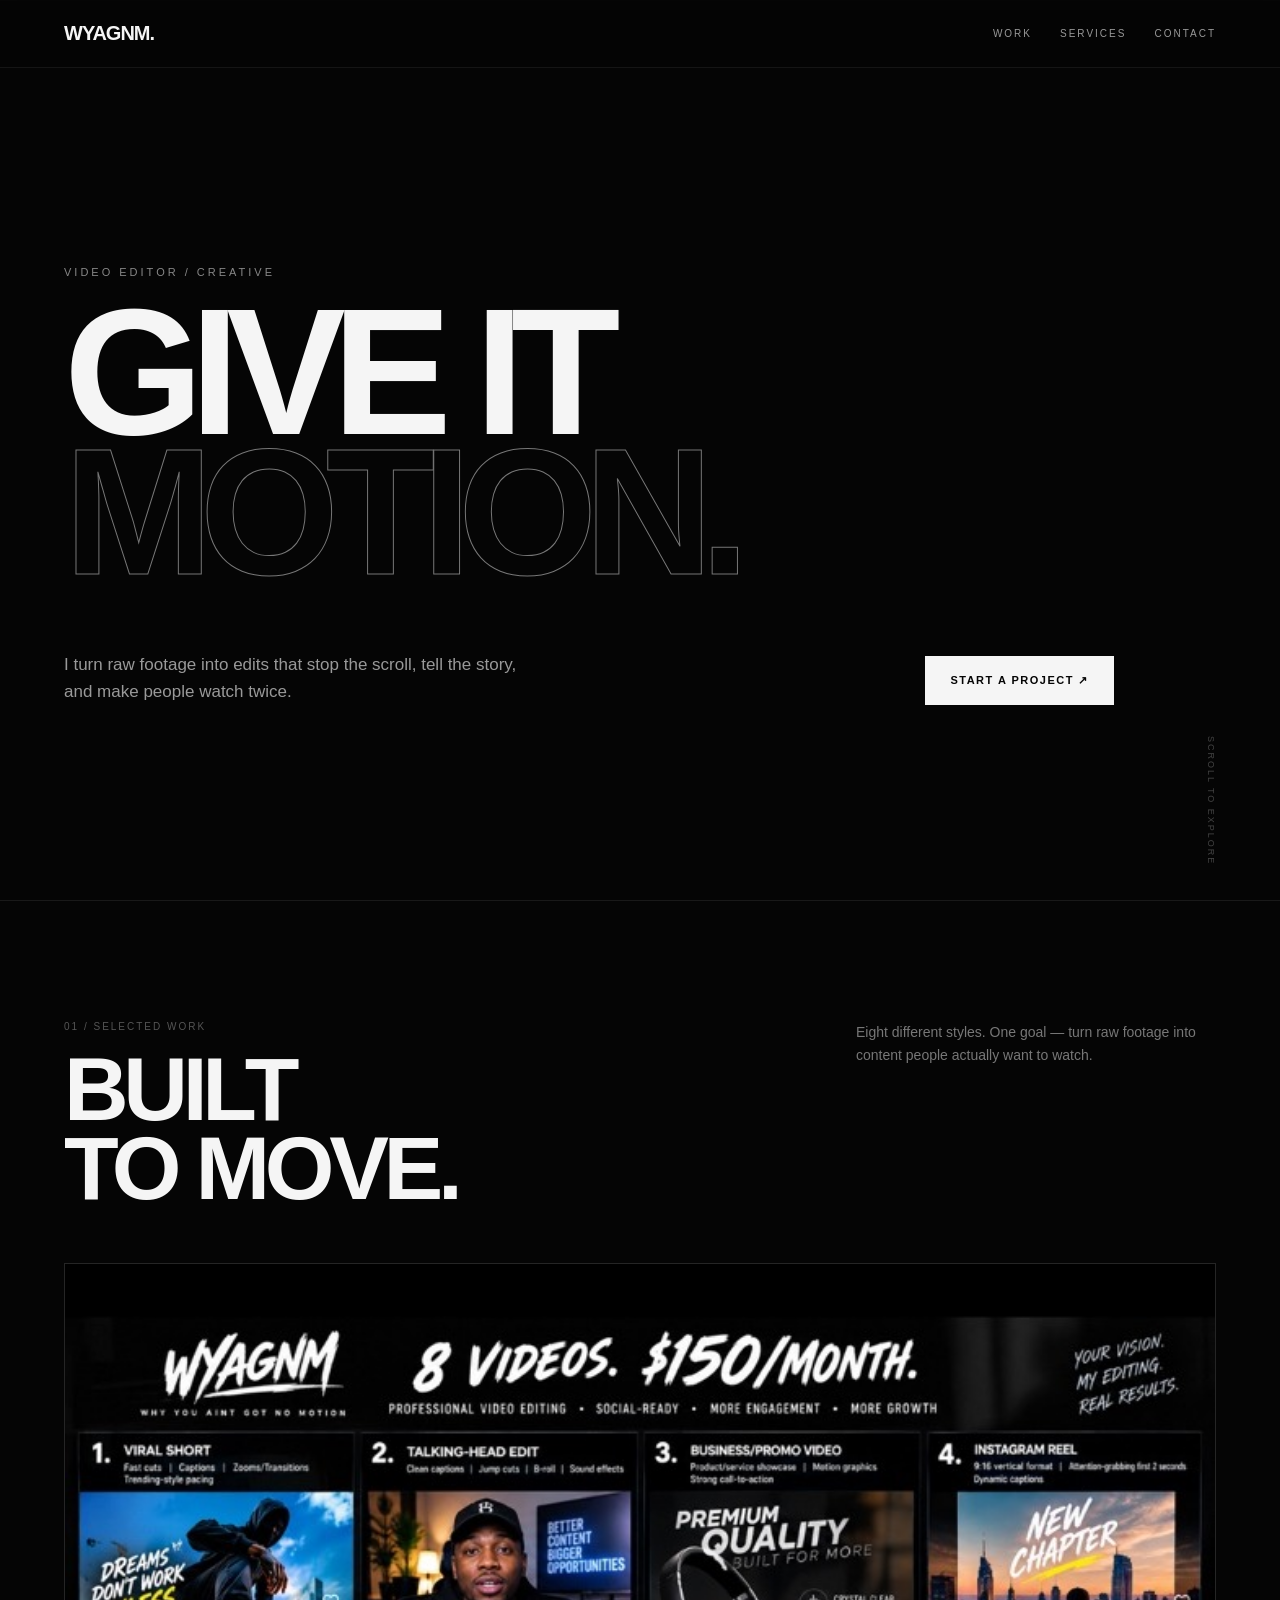
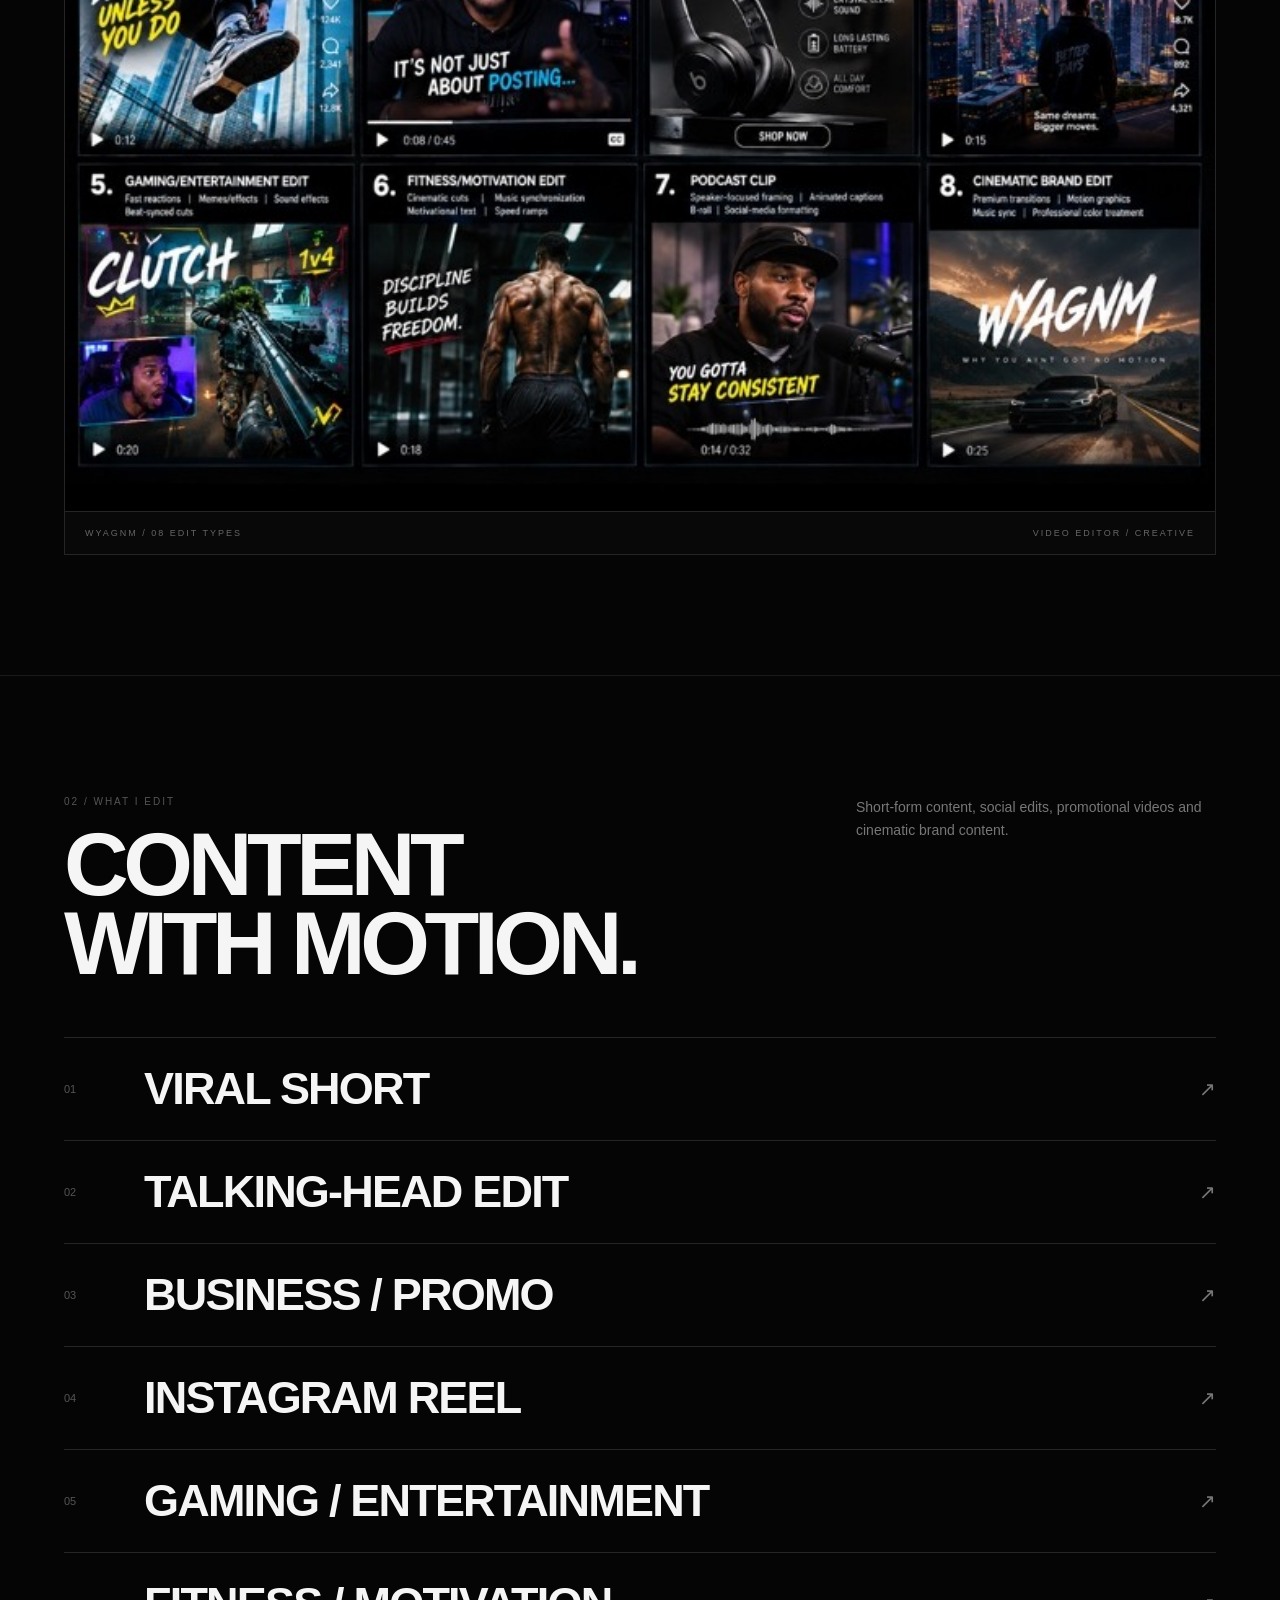
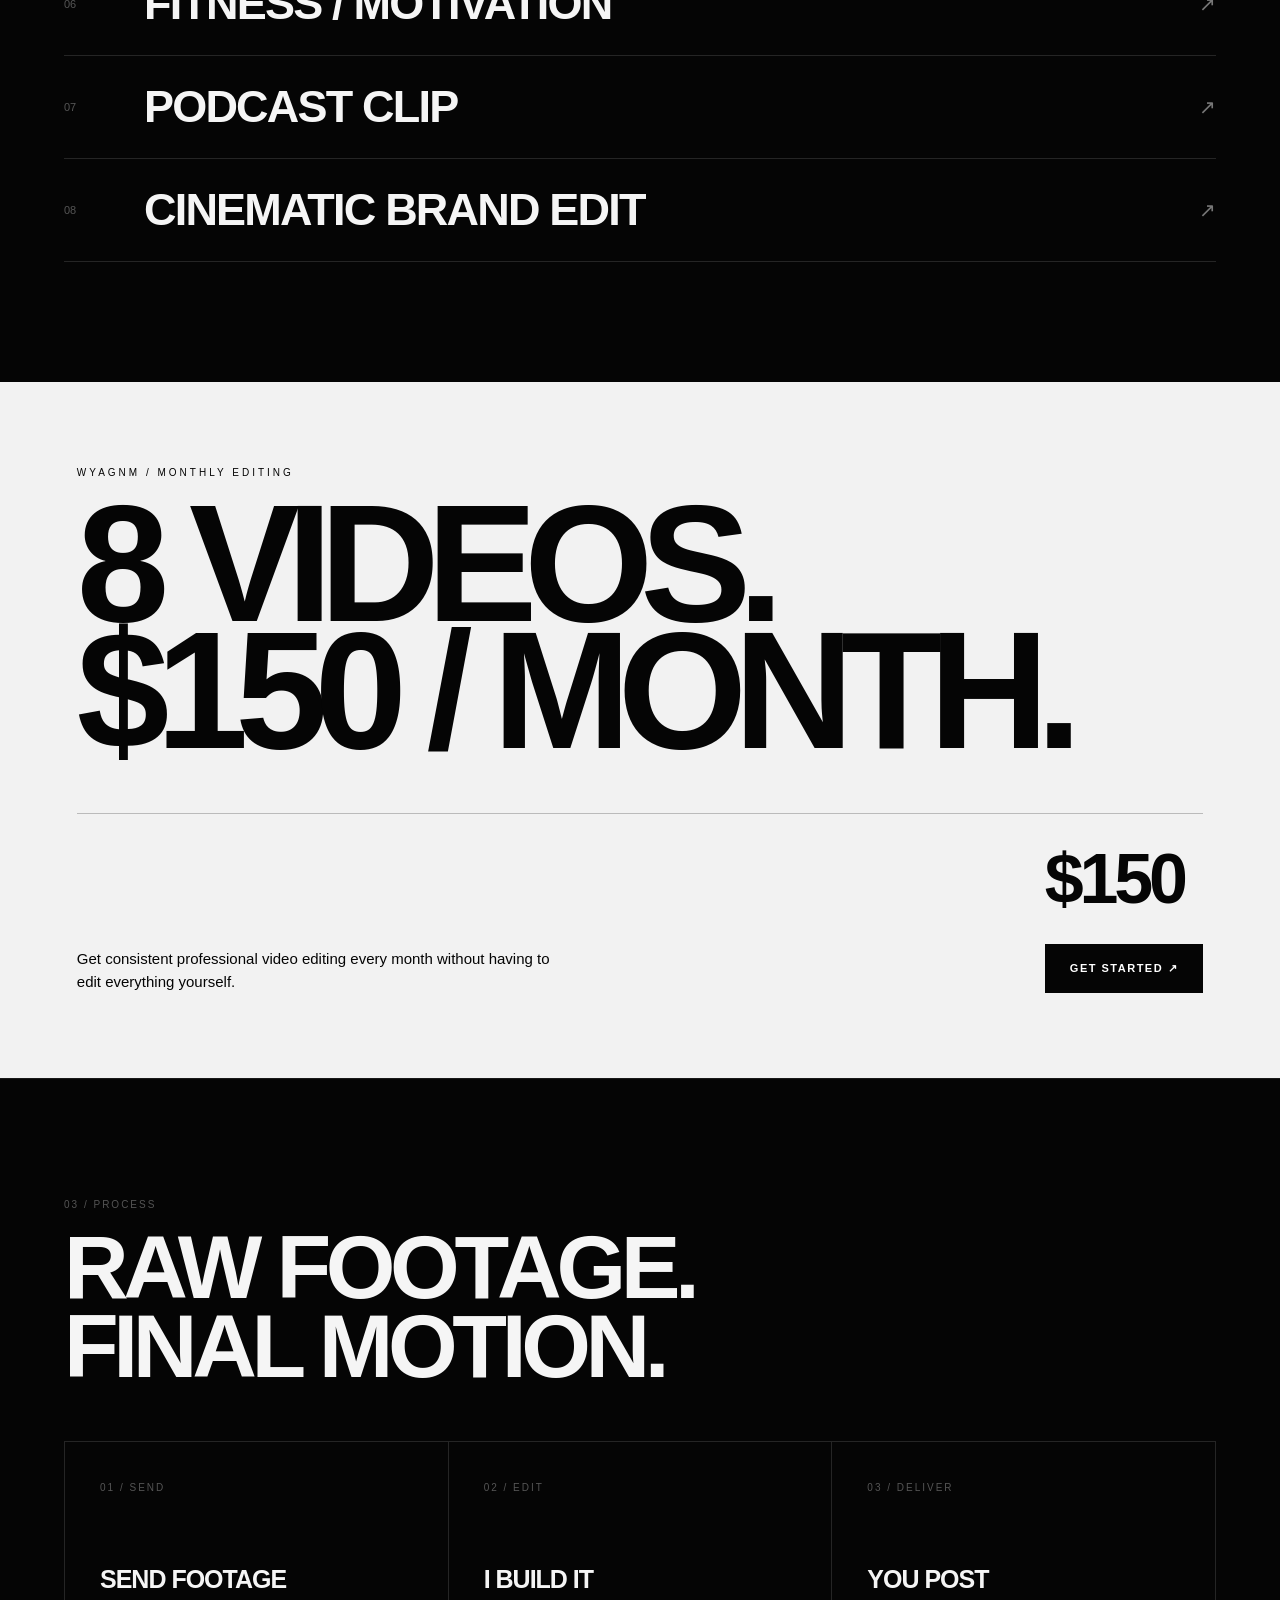
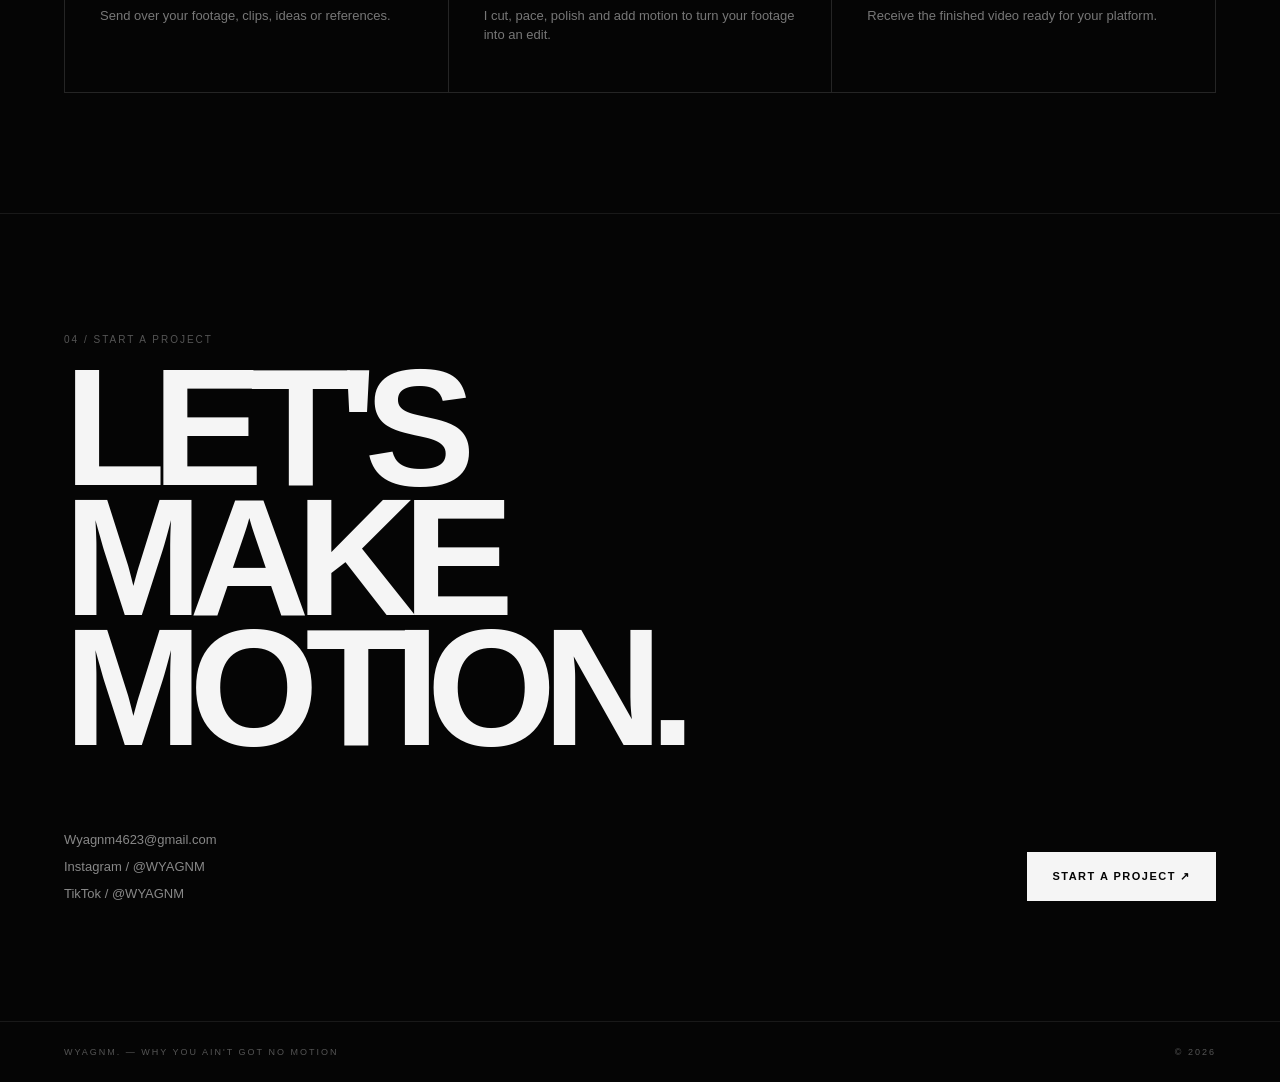
==== commit d4b0eefa: "Update index.html" ====
--- a/index.html
+++ b/index.html
@@ -1,125 +1,938 @@
-<!doctype html>
+<!DOCTYPE html>
 <html lang="en">
 <head>
-<meta charset="utf-8">
-<meta name="viewport" content="width=device-width,initial-scale=1,viewport-fit=cover">
-<title>WYAGNM — Video Editor</title>
-<meta name="description" content="WYAGNM — Video editor / creative. Give it motion.">
-<style>
-:root{--bg:#090909;--fg:#f4f4f4;--muted:#9a9a9a;--line:#222;--card:#151515}
-*{box-sizing:border-box}html{scroll-behavior:smooth}
-body{margin:0;background:var(--bg);color:var(--fg);font-family:Arial,Helvetica,sans-serif}
-main{width:min(1100px,calc(100% - 40px));margin:auto}
-header{padding:34px 0 28px;border-bottom:1px solid var(--line)}
-.logo{font-size:28px;font-weight:900;letter-spacing:-1.5px}
-.eyebrow{font-size:12px;letter-spacing:5px;color:#858585;text-transform:uppercase}
-.hero{padding:150px 0 150px}
-h1{font-size:clamp(64px,13vw,150px);line-height:.82;letter-spacing:-7px;margin:30px 0}
-h1 span{color:#555}
-.lead{max-width:690px;color:#aaa;font-size:22px;line-height:1.55}
-.btn{display:inline-flex;align-items:center;gap:18px;margin-top:34px;padding:20px 28px;background:#f4f4f4;color:#080808;text-decoration:none;font-weight:800;letter-spacing:2px}
-section{border-top:1px solid var(--line);padding:100px 0}
-.section-title{font-size:clamp(48px,8vw,90px);line-height:.9;letter-spacing:-4px;margin:0 0 55px}
-.work{display:grid;gap:22px}
-.card{min-height:360px;background:linear-gradient(135deg,#101010,#202020);border:1px solid #292929;padding:32px;display:flex;flex-direction:column;justify-content:flex-end}
-.card .num{font-size:12px;letter-spacing:4px;color:#aaa;text-transform:uppercase;margin-bottom:14px}
-.card h3{font-size:36px;margin:0;letter-spacing:-1px}
-.two{display:grid;grid-template-columns:1fr 1fr;gap:22px}
-.copy{font-size:22px;line-height:1.75;color:#aaa;max-width:720px}
-.offer{border:1px solid #303030;background:#101010;padding:34px;max-width:720px}
-.price{font-size:64px;font-weight:900;letter-spacing:-3px;margin:10px 0}
-.price small{font-size:18px;color:#888;letter-spacing:0}
-.offer ul{padding-left:20px;color:#aaa;line-height:2}
-.paybox{margin-top:28px;padding-top:25px;border-top:1px solid #292929}
-.pay-label{font-size:11px;letter-spacing:4px;color:#888;text-transform:uppercase;margin-bottom:15px}
-.paypal-placeholder{display:flex;align-items:center;justify-content:center;min-height:54px;background:#ffc439;color:#111;border-radius:4px;font-weight:800}
-.contact{padding-bottom:130px}
-.contact a{color:#f4f4f4}
-footer{border-top:1px solid var(--line);padding:30px 0 60px;color:#666;font-size:12px;letter-spacing:2px}
-@media(max-width:700px){
- main{width:calc(100% - 40px)}
- .hero{padding:115px 0 120px}
- h1{letter-spacing:-4px}
- .lead{font-size:20px}
- .two{grid-template-columns:1fr}
- .card{min-height:330px}
- section{padding:80px 0}
-}
-</style>
+  <meta charset="UTF-8">
+  <meta name="viewport" content="width=device-width, initial-scale=1.0">
+  <meta name="theme-color" content="#050505">
+  <meta name="description" content="WYAGNM — Video Editor / Creative. Give your content motion.">
+
+  <title>WYAGNM. — Video Editor / Creative</title>
+
+  <style>
+    * {
+      box-sizing: border-box;
+      margin: 0;
+      padding: 0;
+    }
+
+    html {
+      scroll-behavior: smooth;
+      background: #050505;
+    }
+
+    body {
+      background: #050505;
+      color: #f5f5f5;
+      font-family: Arial, Helvetica, sans-serif;
+      overflow-x: hidden;
+    }
+
+    a {
+      color: inherit;
+      text-decoration: none;
+    }
+
+    /* =========================
+       NAVIGATION
+    ========================= */
+
+    header {
+      position: fixed;
+      top: 0;
+      left: 0;
+      z-index: 1000;
+      width: 100%;
+      padding: 22px 5vw;
+      display: flex;
+      align-items: center;
+      justify-content: space-between;
+      background: rgba(5, 5, 5, .88);
+      backdrop-filter: blur(12px);
+      -webkit-backdrop-filter: blur(12px);
+      border-bottom: 1px solid #151515;
+    }
+
+    .logo {
+      font-size: 20px;
+      font-weight: 900;
+      letter-spacing: -1px;
+    }
+
+    nav {
+      display: flex;
+      gap: 28px;
+      font-size: 10px;
+      letter-spacing: 2px;
+      text-transform: uppercase;
+    }
+
+    nav a {
+      color: #999;
+      transition: color .2s ease;
+    }
+
+    nav a:hover {
+      color: #fff;
+    }
+
+    /* =========================
+       HERO
+    ========================= */
+
+    .hero {
+      min-height: 100vh;
+      padding: 150px 5vw 80px;
+      display: flex;
+      flex-direction: column;
+      justify-content: center;
+      position: relative;
+      background: #050505;
+    }
+
+    .eyebrow {
+      margin-bottom: 25px;
+      color: #888;
+      font-size: 11px;
+      letter-spacing: 3px;
+      text-transform: uppercase;
+    }
+
+    .hero h1 {
+      max-width: 1200px;
+      font-size: clamp(65px, 14vw, 190px);
+      line-height: .78;
+      letter-spacing: -.075em;
+      font-weight: 900;
+      text-transform: uppercase;
+    }
+
+    .hero h1 span {
+      display: block;
+    }
+
+    .outline {
+      color: transparent;
+      -webkit-text-stroke: 1px #777;
+    }
+
+    .hero-bottom {
+      max-width: 1050px;
+      margin-top: 70px;
+      display: flex;
+      align-items: flex-end;
+      justify-content: space-between;
+      gap: 35px;
+    }
+
+    .hero-copy {
+      max-width: 480px;
+      color: #999;
+      font-size: 17px;
+      line-height: 1.55;
+    }
+
+    .cta {
+      display: inline-flex;
+      align-items: center;
+      justify-content: center;
+      padding: 18px 25px;
+      background: #f5f5f5;
+      color: #050505;
+      font-size: 11px;
+      font-weight: 800;
+      letter-spacing: 1.5px;
+      white-space: nowrap;
+      transition: transform .25s ease, background .25s ease;
+    }
+
+    .cta:hover {
+      transform: translateY(-4px);
+      background: #fff;
+    }
+
+    .scroll-line {
+      position: absolute;
+      right: 5vw;
+      bottom: 35px;
+      color: #444;
+      font-size: 9px;
+      letter-spacing: 2px;
+      writing-mode: vertical-rl;
+      text-transform: uppercase;
+    }
+
+    /* =========================
+       SECTIONS
+    ========================= */
+
+    section {
+      padding: 120px 5vw;
+      border-top: 1px solid #191919;
+      background: #050505;
+    }
+
+    .section-head {
+      display: flex;
+      justify-content: space-between;
+      align-items: flex-start;
+      gap: 40px;
+      margin-bottom: 55px;
+    }
+
+    .section-number {
+      margin-bottom: 18px;
+      color: #555;
+      font-size: 10px;
+      letter-spacing: 2px;
+    }
+
+    .section-title {
+      max-width: 900px;
+      font-size: clamp(42px, 7vw, 100px);
+      line-height: .88;
+      letter-spacing: -.06em;
+      font-weight: 900;
+      text-transform: uppercase;
+    }
+
+    .section-description {
+      max-width: 360px;
+      color: #777;
+      font-size: 14px;
+      line-height: 1.65;
+    }
+
+    /* =========================
+       REAL WYAGNM GRAPHIC
+    ========================= */
+
+    .real-work {
+      width: 100%;
+      overflow: hidden;
+      background: #080808;
+      border: 1px solid #252525;
+    }
+
+    .real-work img {
+      display: block;
+      width: 100%;
+      height: auto;
+      transition: transform .6s ease;
+    }
+
+    .real-work:hover img {
+      transform: scale(1.012);
+    }
+
+    .real-work-caption {
+      display: flex;
+      align-items: center;
+      justify-content: space-between;
+      gap: 20px;
+      padding: 16px 20px;
+      border-top: 1px solid #252525;
+      color: #666;
+      font-size: 9px;
+      letter-spacing: 2px;
+      text-transform: uppercase;
+    }
+
+    /* =========================
+       WHAT I EDIT
+    ========================= */
+
+    .work-list {
+      border-top: 1px solid #252525;
+    }
+
+    .work-item {
+      min-height: 90px;
+      padding: 25px 0;
+      display: grid;
+      grid-template-columns: 60px 1fr auto;
+      align-items: center;
+      gap: 20px;
+      border-bottom: 1px solid #252525;
+      transition: background .25s ease, padding .25s ease;
+    }
+
+    .work-item:hover {
+      padding-left: 15px;
+      padding-right: 15px;
+      background: #0c0c0c;
+    }
+
+    .work-num {
+      color: #555;
+      font-size: 11px;
+    }
+
+    .work-name {
+      font-size: clamp(22px, 4vw, 45px);
+      font-weight: 800;
+      letter-spacing: -.04em;
+      text-transform: uppercase;
+    }
+
+    .work-arrow {
+      color: #777;
+      font-size: 20px;
+    }
+
+    /* =========================
+       OFFER
+    ========================= */
+
+    .offer {
+      padding: 85px 6vw;
+      background: #f2f2f2;
+      color: #050505;
+      border-top: none;
+    }
+
+    .offer-label {
+      margin-bottom: 22px;
+      font-size: 10px;
+      letter-spacing: 3px;
+      text-transform: uppercase;
+    }
+
+    .offer h2 {
+      max-width: 1150px;
+      font-size: clamp(65px, 13vw, 180px);
+      line-height: .76;
+      letter-spacing: -.08em;
+      font-weight: 900;
+      text-transform: uppercase;
+    }
+
+    .offer h2 span {
+      display: block;
+    }
+
+    .offer-details {
+      margin-top: 60px;
+      padding-top: 25px;
+      display: flex;
+      align-items: flex-end;
+      justify-content: space-between;
+      gap: 30px;
+      border-top: 1px solid #bbb;
+    }
+
+    .offer-details p {
+      max-width: 500px;
+      font-size: 15px;
+      line-height: 1.55;
+    }
+
+    .price {
+      font-size: clamp(40px, 6vw, 70px);
+      font-weight: 900;
+      letter-spacing: -.06em;
+    }
+
+    .dark-cta {
+      display: inline-flex;
+      margin-top: 25px;
+      padding: 18px 25px;
+      background: #050505;
+      color: #fff;
+      font-size: 11px;
+      font-weight: 800;
+      letter-spacing: 1.5px;
+    }
+
+    /* =========================
+       PROCESS
+    ========================= */
+
+    .process {
+      display: grid;
+      grid-template-columns: repeat(3, 1fr);
+      gap: 1px;
+      background: #252525;
+      border: 1px solid #252525;
+    }
+
+    .process-card {
+      min-height: 250px;
+      padding: 35px;
+      background: #050505;
+    }
+
+    .process-card small {
+      color: #555;
+      font-size: 10px;
+      letter-spacing: 2px;
+    }
+
+    .process-card h3 {
+      margin-top: 70px;
+      font-size: 25px;
+      letter-spacing: -.04em;
+      text-transform: uppercase;
+    }
+
+    .process-card p {
+      margin-top: 12px;
+      color: #777;
+      font-size: 13px;
+      line-height: 1.5;
+    }
+
+    /* =========================
+       CONTACT
+    ========================= */
+
+    .contact {
+      min-height: 75vh;
+      display: flex;
+      flex-direction: column;
+      justify-content: space-between;
+    }
+
+    .contact h2 {
+      font-size: clamp(65px, 13vw, 180px);
+      line-height: .78;
+      letter-spacing: -.08em;
+      font-weight: 900;
+      text-transform: uppercase;
+    }
+
+    .contact-bottom {
+      margin-top: 80px;
+      display: flex;
+      align-items: flex-end;
+      justify-content: space-between;
+      gap: 30px;
+    }
+
+    .contact-info {
+      display: flex;
+      flex-direction: column;
+      gap: 12px;
+      color: #888;
+      font-size: 13px;
+    }
+
+    .contact-info a:hover {
+      color: #fff;
+    }
+
+    /* =========================
+       FOOTER
+    ========================= */
+
+    footer {
+      padding: 25px 5vw;
+      display: flex;
+      justify-content: space-between;
+      gap: 20px;
+      border-top: 1px solid #191919;
+      color: #555;
+      font-size: 9px;
+      letter-spacing: 2px;
+      text-transform: uppercase;
+    }
+
+    /* =========================
+       MOBILE
+    ========================= */
+
+    @media (max-width: 700px) {
+
+      header {
+        padding: 20px;
+      }
+
+      .logo {
+        font-size: 18px;
+      }
+
+      nav {
+        gap: 13px;
+        font-size: 8px;
+      }
+
+      .hero {
+        min-height: 100svh;
+        padding: 130px 20px 80px;
+      }
+
+      .hero h1 {
+        font-size: clamp(58px, 18vw, 105px);
+      }
+
+      .hero-bottom {
+        margin-top: 55px;
+        flex-direction: column;
+        align-items: flex-start;
+      }
+
+      .hero-copy {
+        font-size: 15px;
+      }
+
+      section {
+        padding: 85px 20px;
+      }
+
+      .section-head {
+        flex-direction: column;
+        margin-bottom: 35px;
+      }
+
+      .section-description {
+        max-width: 100%;
+      }
+
+      .real-work {
+        width: 100%;
+      }
+
+      .real-work img {
+        width: 100%;
+      }
+
+      .real-work-caption {
+        padding: 13px 15px;
+        font-size: 7px;
+      }
+
+      .work-item {
+        grid-template-columns: 32px 1fr 20px;
+        min-height: 75px;
+      }
+
+      .work-name {
+        font-size: 20px;
+      }
+
+      .offer {
+        padding: 65px 20px;
+      }
+
+      .offer h2 {
+        font-size: clamp(62px, 18vw, 105px);
+      }
+
+      .offer-details {
+        flex-direction: column;
+        align-items: flex-start;
+      }
+
+      .price {
+        font-size: 55px;
+      }
+
+      .process {
+        grid-template-columns: 1fr;
+      }
+
+      .process-card {
+        min-height: 210px;
+      }
+
+      .contact h2 {
+        font-size: clamp(62px, 18vw, 105px);
+      }
+
+      .contact-bottom {
+        flex-direction: column;
+        align-items: flex-start;
+      }
+
+      footer {
+        padding: 22px 20px;
+        flex-direction: column;
+      }
+    }
+  </style>
 </head>
+
 <body>
-<main>
-<header><div class="logo">WYAGNM.</div></header>
-
-<section class="hero" style="border-top:0">
-<div class="eyebrow">Video Editor / Creative</div>
-<h1>GIVE IT<br><span>MOTION.</span></h1>
-<p class="lead">I turn raw footage into edits that stop the scroll, tell the story, and make people watch twice.</p>
-<a class="btn" href="#work">START A PROJECT ↗</a>
-</section>
-
-<section id="work">
-<div class="eyebrow">Selected Work</div>
-<h2 class="section-title">WORK THAT<br>MOVES.</h2>
-<div class="work">
-<div class="card"><div class="num">01 / Short Form</div><h3>Scroll Stopper</h3></div>
-<div class="card"><div class="num">02 / Music</div><h3>Visual Energy</h3></div>
-<div class="card"><div class="num">03 / Brand</div><h3>Built to Move</h3></div>
-</div>
-</section>
-
-<section>
-<div class="eyebrow">What I Edit</div>
-<h2 class="section-title">MADE TO<br>MOVE.</h2>
-<div class="two">
-<div class="card"><div class="num">01</div><h3>Short Form</h3></div>
-<div class="card"><div class="num">02</div><h3>Social Content</h3></div>
-<div class="card"><div class="num">03</div><h3>Music / Visuals</h3></div>
-<div class="card"><div class="num">04</div><h3>Brand Content</h3></div>
-</div>
-</section>
-
-<section id="service">
-<div class="eyebrow">Monthly Editing</div>
-<h2 class="section-title">GET IT<br>MOVING.</h2>
-<div class="offer">
-<div class="eyebrow">WYAGNM EDITING PLAN</div>
-<div class="price">$150 <small>/ month</small></div>
-<ul>
-<li>8 edited videos every month</li>
-<li>Professional pacing and cuts</li>
-<li>Sound and visual polish</li>
-<li>Built for social content</li>
-</ul>
-<div class="paybox">
-<div class="pay-label">Pay with PayPal</div>
-<!--
-  PAYPAL INSERTION POINT
-  Paste the PayPal subscription button code you copied from PayPal here.
-  Replace this placeholder div with PayPal's generated code.
--->
-<div class="paypal-placeholder">PAY WITH PAYPAL</div>
-</div>
-</div>
-</section>
-
-<section>
-<h2 class="section-title">WHY YOU<br>AIN'T GOT<br>NO MOTION.</h2>
-<p class="copy">WYAGNM is built around one idea: average footage can become something people feel when the edit is right.</p>
-<p class="copy">Clean cuts. Strong pacing. Sound that hits. Visuals that keep moving.</p>
-</section>
-
-<section class="contact" id="contact">
-<div class="eyebrow">Let's Work</div>
-<h2 class="section-title">READY TO<br>MOVE?</h2>
-<p class="copy">Tell me what you're making and let's turn the footage into something people want to watch.</p>
-<a class="btn" href="mailto:Wyagnm4623@gmail.com">EMAIL WYAGNM ↗</a>
-<p class="copy" style="margin-top:30px">
-Instagram: <a href="https://instagram.com/WYAGNM" target="_blank" rel="noopener">@WYAGNM</a>
-</p>
-</section>
-
-<footer>© 2026 WYAGNM — WHY YOU AIN'T GOT NO MOTION.</footer>
-</main>
+
+  <header>
+
+    <a href="#" class="logo">
+      WYAGNM.
+    </a>
+
+    <nav>
+      <a href="#work">Work</a>
+      <a href="#services">Services</a>
+      <a href="#contact">Contact</a>
+    </nav>
+
+  </header>
+
+
+  <main>
+
+    <!-- HERO -->
+
+    <section class="hero">
+
+      <div class="eyebrow">
+        Video Editor / Creative
+      </div>
+
+      <h1>
+        <span>Give It</span>
+        <span class="outline">Motion.</span>
+      </h1>
+
+      <div class="hero-bottom">
+
+        <p class="hero-copy">
+          I turn raw footage into edits that stop the
+          scroll, tell the story, and make people
+          watch twice.
+        </p>
+
+        <a href="#contact" class="cta">
+          START A PROJECT ↗
+        </a>
+
+      </div>
+
+      <div class="scroll-line">
+        Scroll to explore
+      </div>
+
+    </section>
+
+
+    <!-- SELECTED WORK -->
+
+    <section id="work">
+
+      <div class="section-head">
+
+        <div>
+
+          <div class="section-number">
+            01 / SELECTED WORK
+          </div>
+
+          <h2 class="section-title">
+            Built<br>
+            To Move.
+          </h2>
+
+        </div>
+
+        <p class="section-description">
+          Eight different styles. One goal —
+          turn raw footage into content people
+          actually want to watch.
+        </p>
+
+      </div>
+
+
+      <!-- ACTUAL WYAGNM IMAGE -->
+
+      <div class="real-work">
+
+        <img
+          src="wyagnm-8-videos.jpg"
+          alt="WYAGNM 8 Videos $150 Month video editing package"
+          loading="lazy"
+        >
+
+        <div class="real-work-caption">
+
+          <span>
+            WYAGNM / 08 EDIT TYPES
+          </span>
+
+          <span>
+            VIDEO EDITOR / CREATIVE
+          </span>
+
+        </div>
+
+      </div>
+
+    </section>
+
+
+    <!-- WHAT I EDIT -->
+
+    <section id="services">
+
+      <div class="section-head">
+
+        <div>
+
+          <div class="section-number">
+            02 / WHAT I EDIT
+          </div>
+
+          <h2 class="section-title">
+            Content<br>
+            With Motion.
+          </h2>
+
+        </div>
+
+        <p class="section-description">
+          Short-form content, social edits,
+          promotional videos and cinematic
+          brand content.
+        </p>
+
+      </div>
+
+
+      <div class="work-list">
+
+        <div class="work-item">
+          <span class="work-num">01</span>
+          <span class="work-name">Viral Short</span>
+          <span class="work-arrow">↗</span>
+        </div>
+
+        <div class="work-item">
+          <span class="work-num">02</span>
+          <span class="work-name">Talking-Head Edit</span>
+          <span class="work-arrow">↗</span>
+        </div>
+
+        <div class="work-item">
+          <span class="work-num">03</span>
+          <span class="work-name">Business / Promo</span>
+          <span class="work-arrow">↗</span>
+        </div>
+
+        <div class="work-item">
+          <span class="work-num">04</span>
+          <span class="work-name">Instagram Reel</span>
+          <span class="work-arrow">↗</span>
+        </div>
+
+        <div class="work-item">
+          <span class="work-num">05</span>
+          <span class="work-name">Gaming / Entertainment</span>
+          <span class="work-arrow">↗</span>
+        </div>
+
+        <div class="work-item">
+          <span class="work-num">06</span>
+          <span class="work-name">Fitness / Motivation</span>
+          <span class="work-arrow">↗</span>
+        </div>
+
+        <div class="work-item">
+          <span class="work-num">07</span>
+          <span class="work-name">Podcast Clip</span>
+          <span class="work-arrow">↗</span>
+        </div>
+
+        <div class="work-item">
+          <span class="work-num">08</span>
+          <span class="work-name">Cinematic Brand Edit</span>
+          <span class="work-arrow">↗</span>
+        </div>
+
+      </div>
+
+    </section>
+
+
+    <!-- OFFER -->
+
+    <section class="offer">
+
+      <div class="offer-label">
+        WYAGNM / MONTHLY EDITING
+      </div>
+
+      <h2>
+        <span>8 Videos.</span>
+        <span>$150 / Month.</span>
+      </h2>
+
+      <div class="offer-details">
+
+        <p>
+          Get consistent professional video editing
+          every month without having to edit
+          everything yourself.
+        </p>
+
+        <div>
+
+          <div class="price">
+            $150
+          </div>
+
+          <a href="#contact" class="dark-cta">
+            GET STARTED ↗
+          </a>
+
+        </div>
+
+      </div>
+
+    </section>
+
+
+    <!-- PROCESS -->
+
+    <section>
+
+      <div class="section-head">
+
+        <div>
+
+          <div class="section-number">
+            03 / PROCESS
+          </div>
+
+          <h2 class="section-title">
+            Raw Footage.<br>
+            Final Motion.
+          </h2>
+
+        </div>
+
+      </div>
+
+
+      <div class="process">
+
+        <div class="process-card">
+
+          <small>
+            01 / SEND
+          </small>
+
+          <h3>
+            Send Footage
+          </h3>
+
+          <p>
+            Send over your footage, clips,
+            ideas or references.
+          </p>
+
+        </div>
+
+
+        <div class="process-card">
+
+          <small>
+            02 / EDIT
+          </small>
+
+          <h3>
+            I Build It
+          </h3>
+
+          <p>
+            I cut, pace, polish and add motion
+            to turn your footage into an edit.
+          </p>
+
+        </div>
+
+
+        <div class="process-card">
+
+          <small>
+            03 / DELIVER
+          </small>
+
+          <h3>
+            You Post
+          </h3>
+
+          <p>
+            Receive the finished video ready
+            for your platform.
+          </p>
+
+        </div>
+
+      </div>
+
+    </section>
+
+
+    <!-- CONTACT -->
+
+    <section class="contact" id="contact">
+
+      <div>
+
+        <div class="section-number">
+          04 / START A PROJECT
+        </div>
+
+        <h2>
+          Let's<br>
+          Make<br>
+          Motion.
+        </h2>
+
+      </div>
+
+
+      <div class="contact-bottom">
+
+        <div class="contact-info">
+
+          <a href="mailto:Wyagnm4623@gmail.com">
+            Wyagnm4623@gmail.com
+          </a>
+
+          <a
+            href="https://instagram.com/WYAGNM"
+            target="_blank"
+            rel="noopener"
+          >
+            Instagram / @WYAGNM
+          </a>
+
+          <a
+            href="https://www.tiktok.com/@WYAGNM"
+            target="_blank"
+            rel="noopener"
+          >
+            TikTok / @WYAGNM
+          </a>
+
+        </div>
+
+
+        <a
+          href="mailto:Wyagnm4623@gmail.com?subject=WYAGNM%20Project%20Inquiry"
+          class="cta"
+        >
+          START A PROJECT ↗
+        </a>
+
+      </div>
+
+    </section>
+
+  </main>
+
+
+  <footer>
+
+    <span>
+      WYAGNM. — WHY YOU AIN'T GOT NO MOTION
+    </span>
+
+    <span>
+      © 2026
+    </span>
+
+  </footer>
+
 </body>
 </html>
